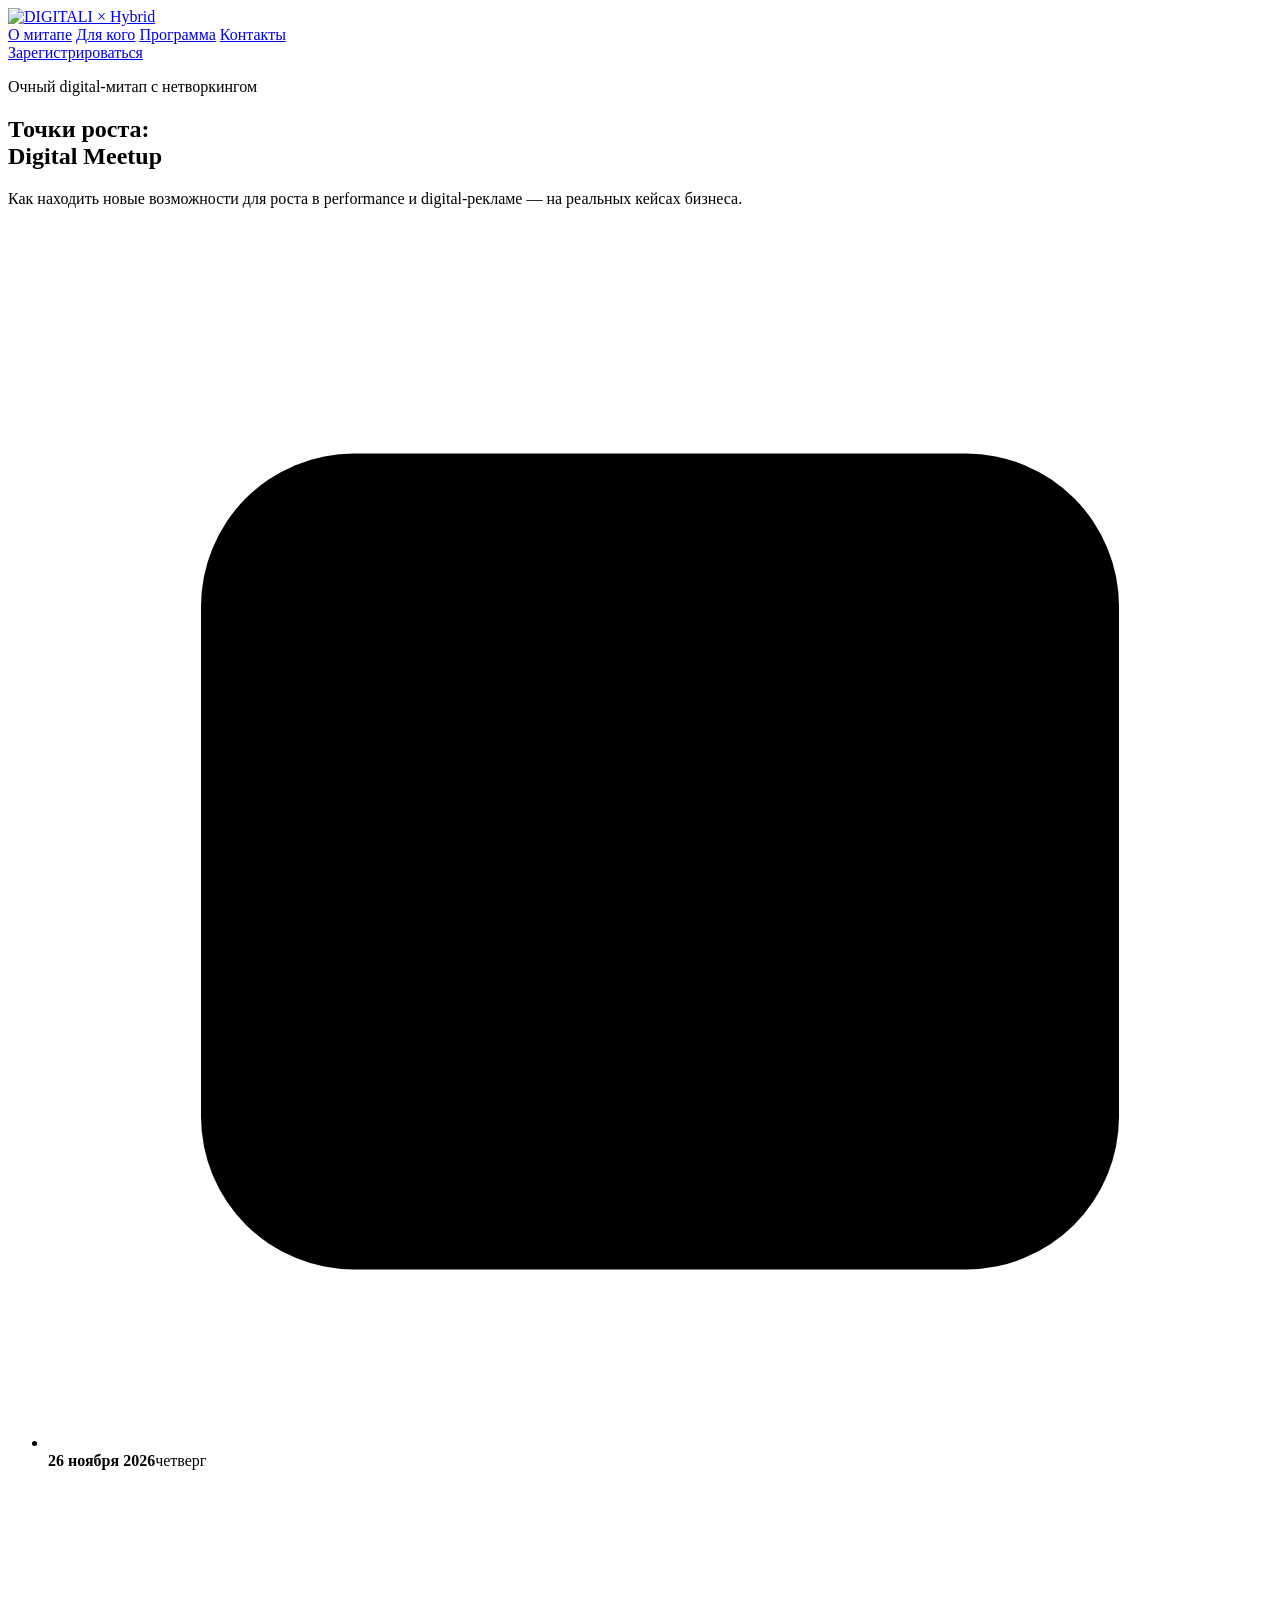
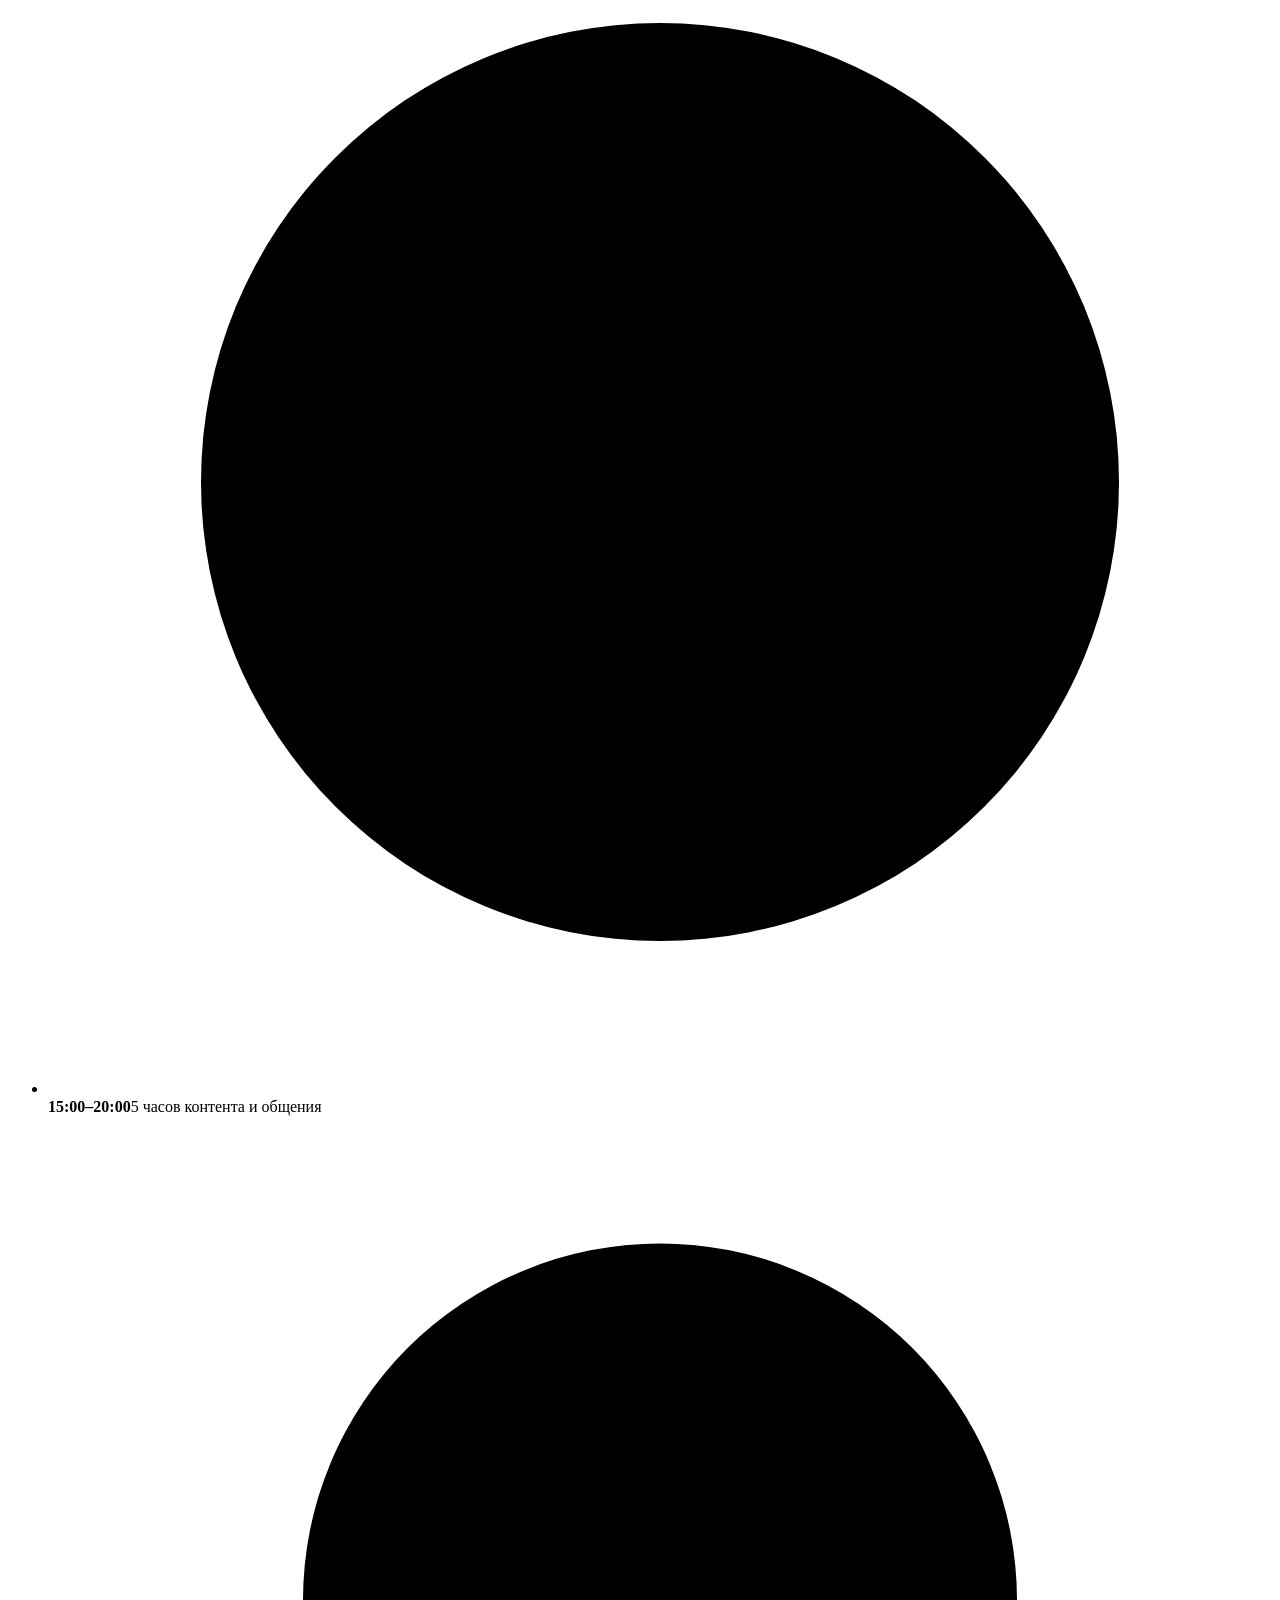
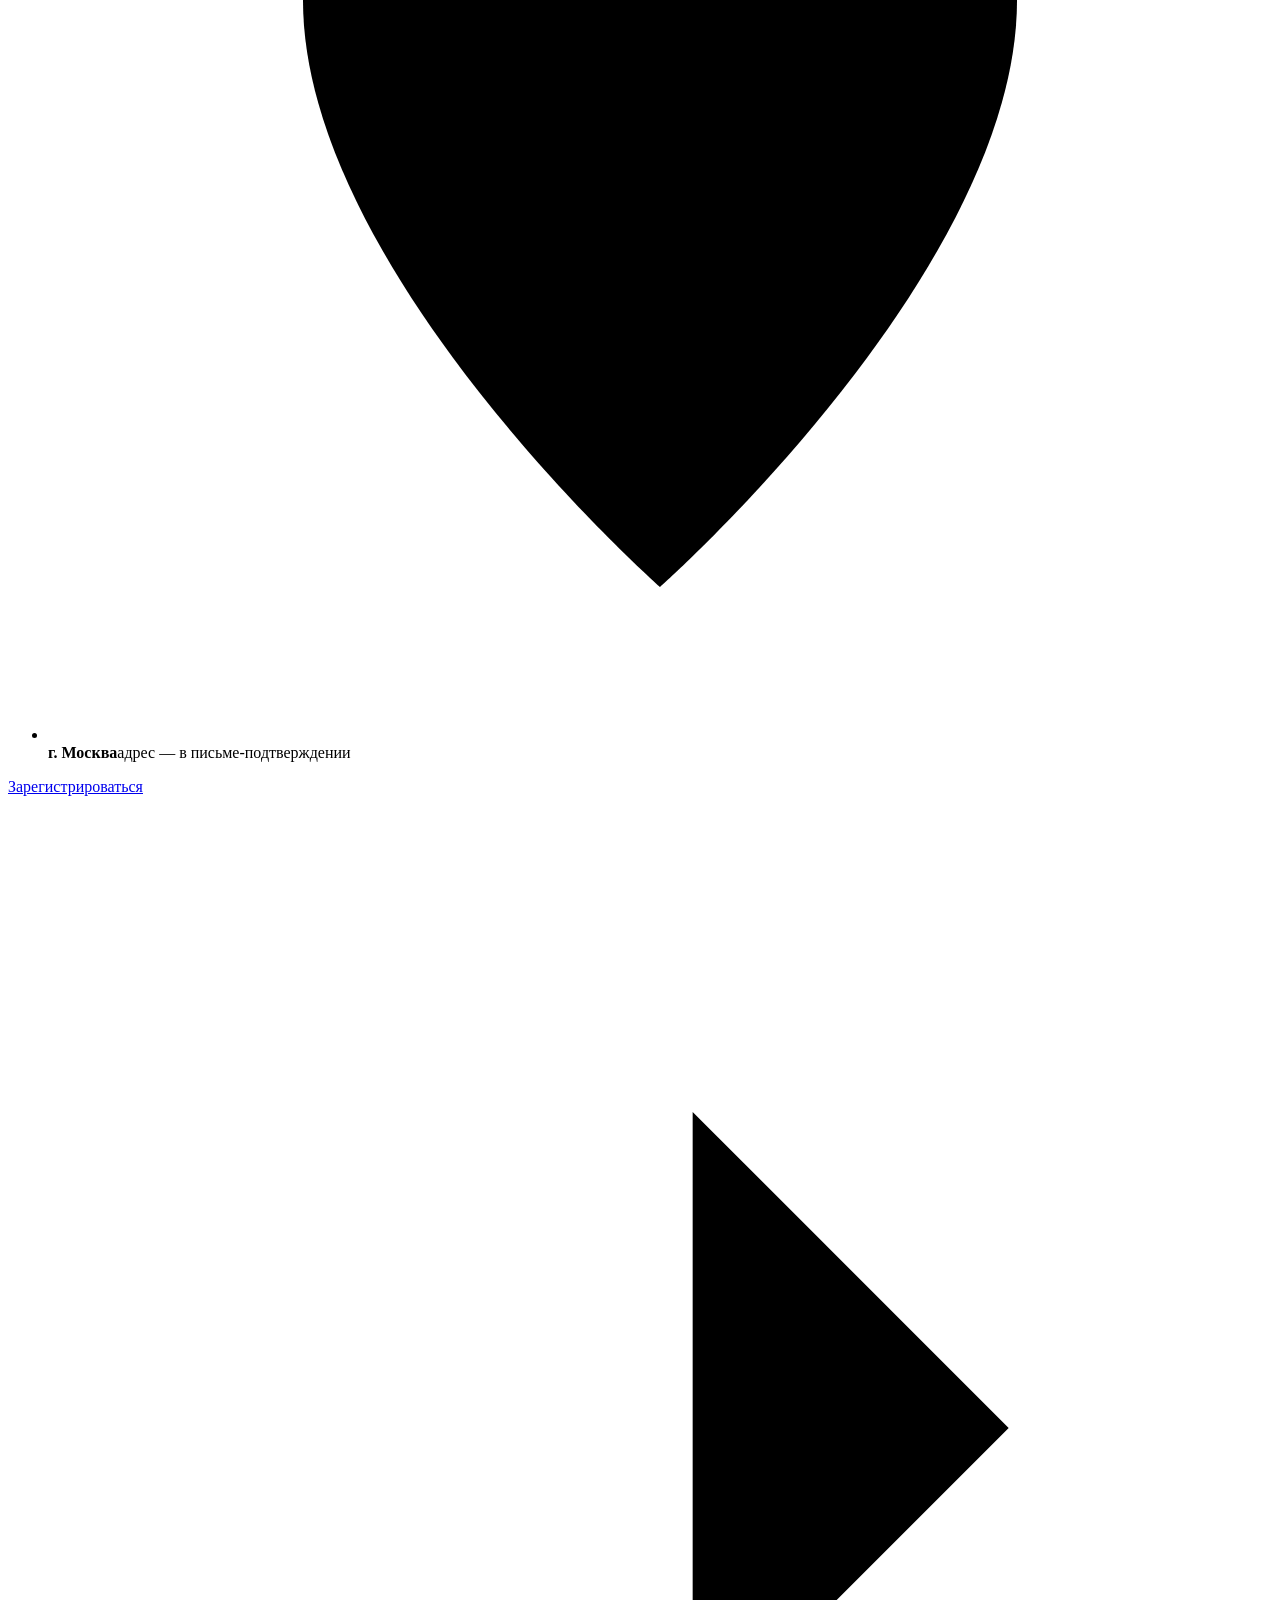
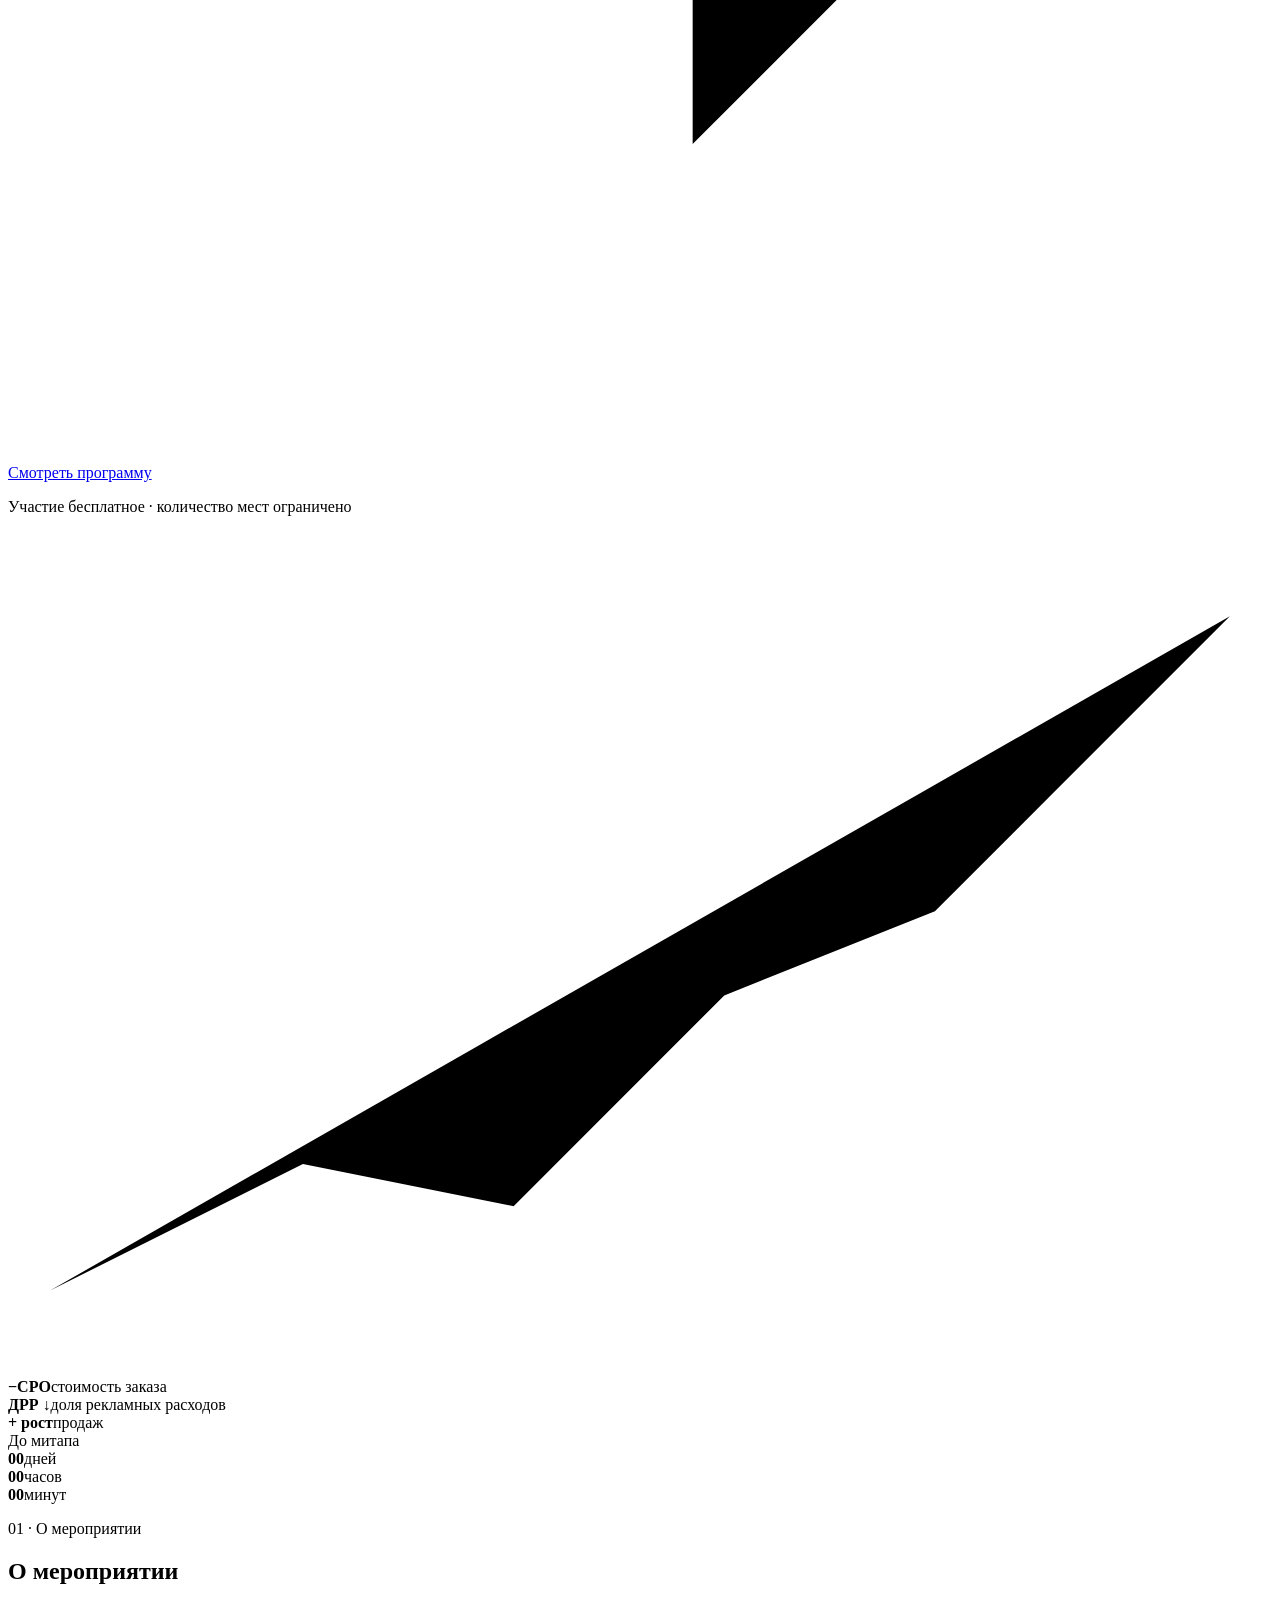
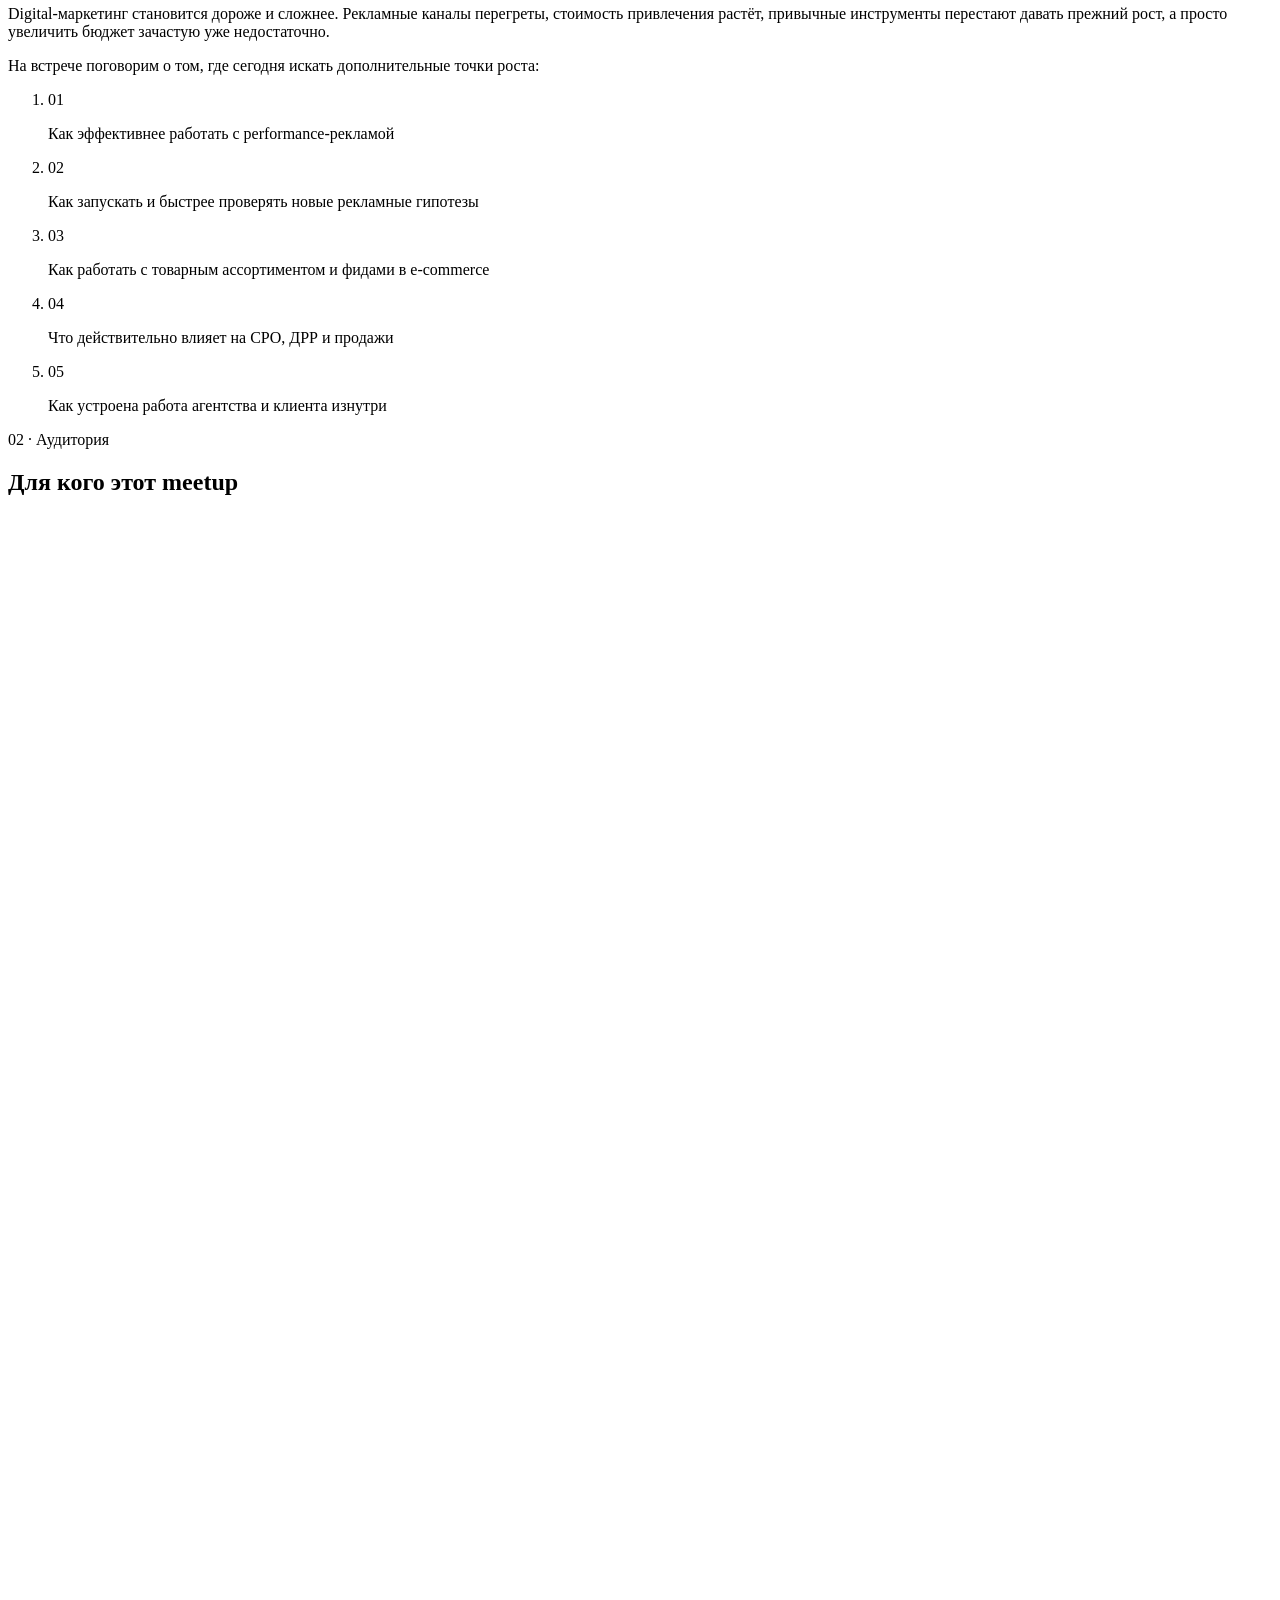
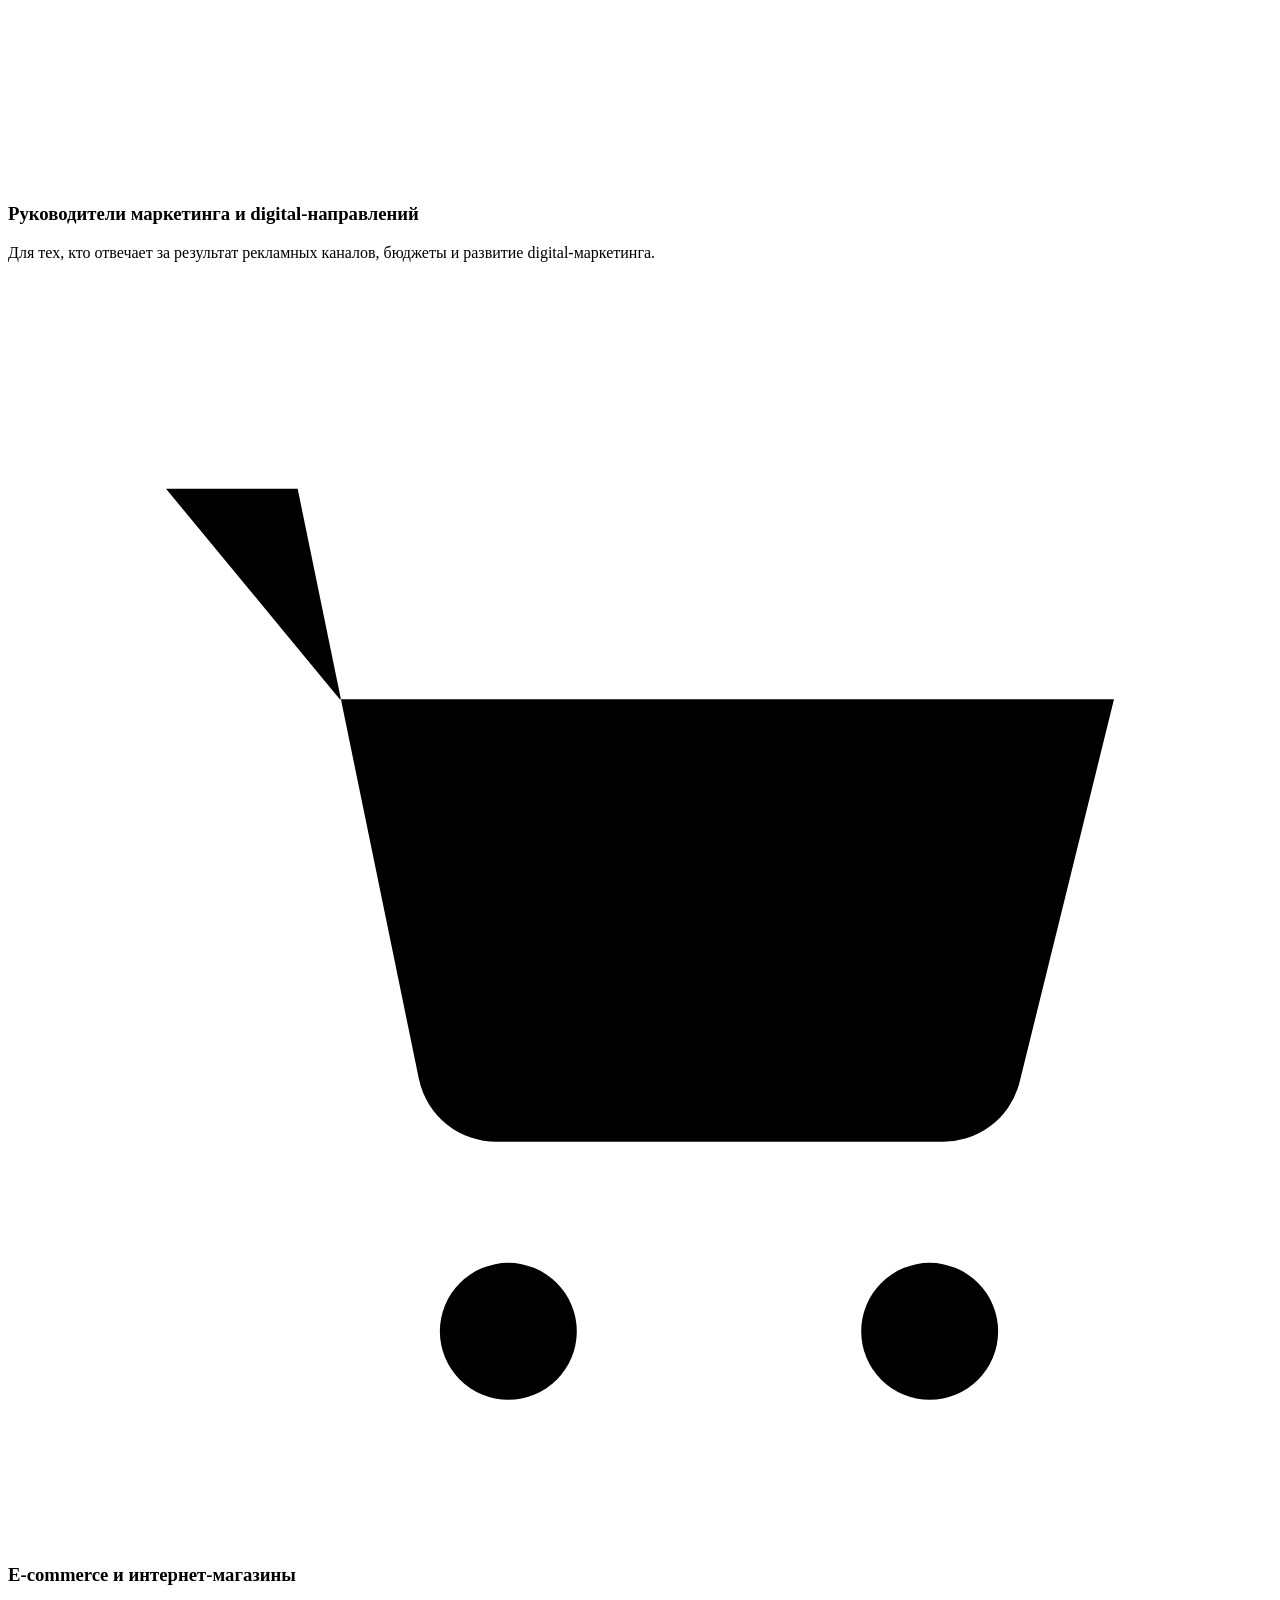
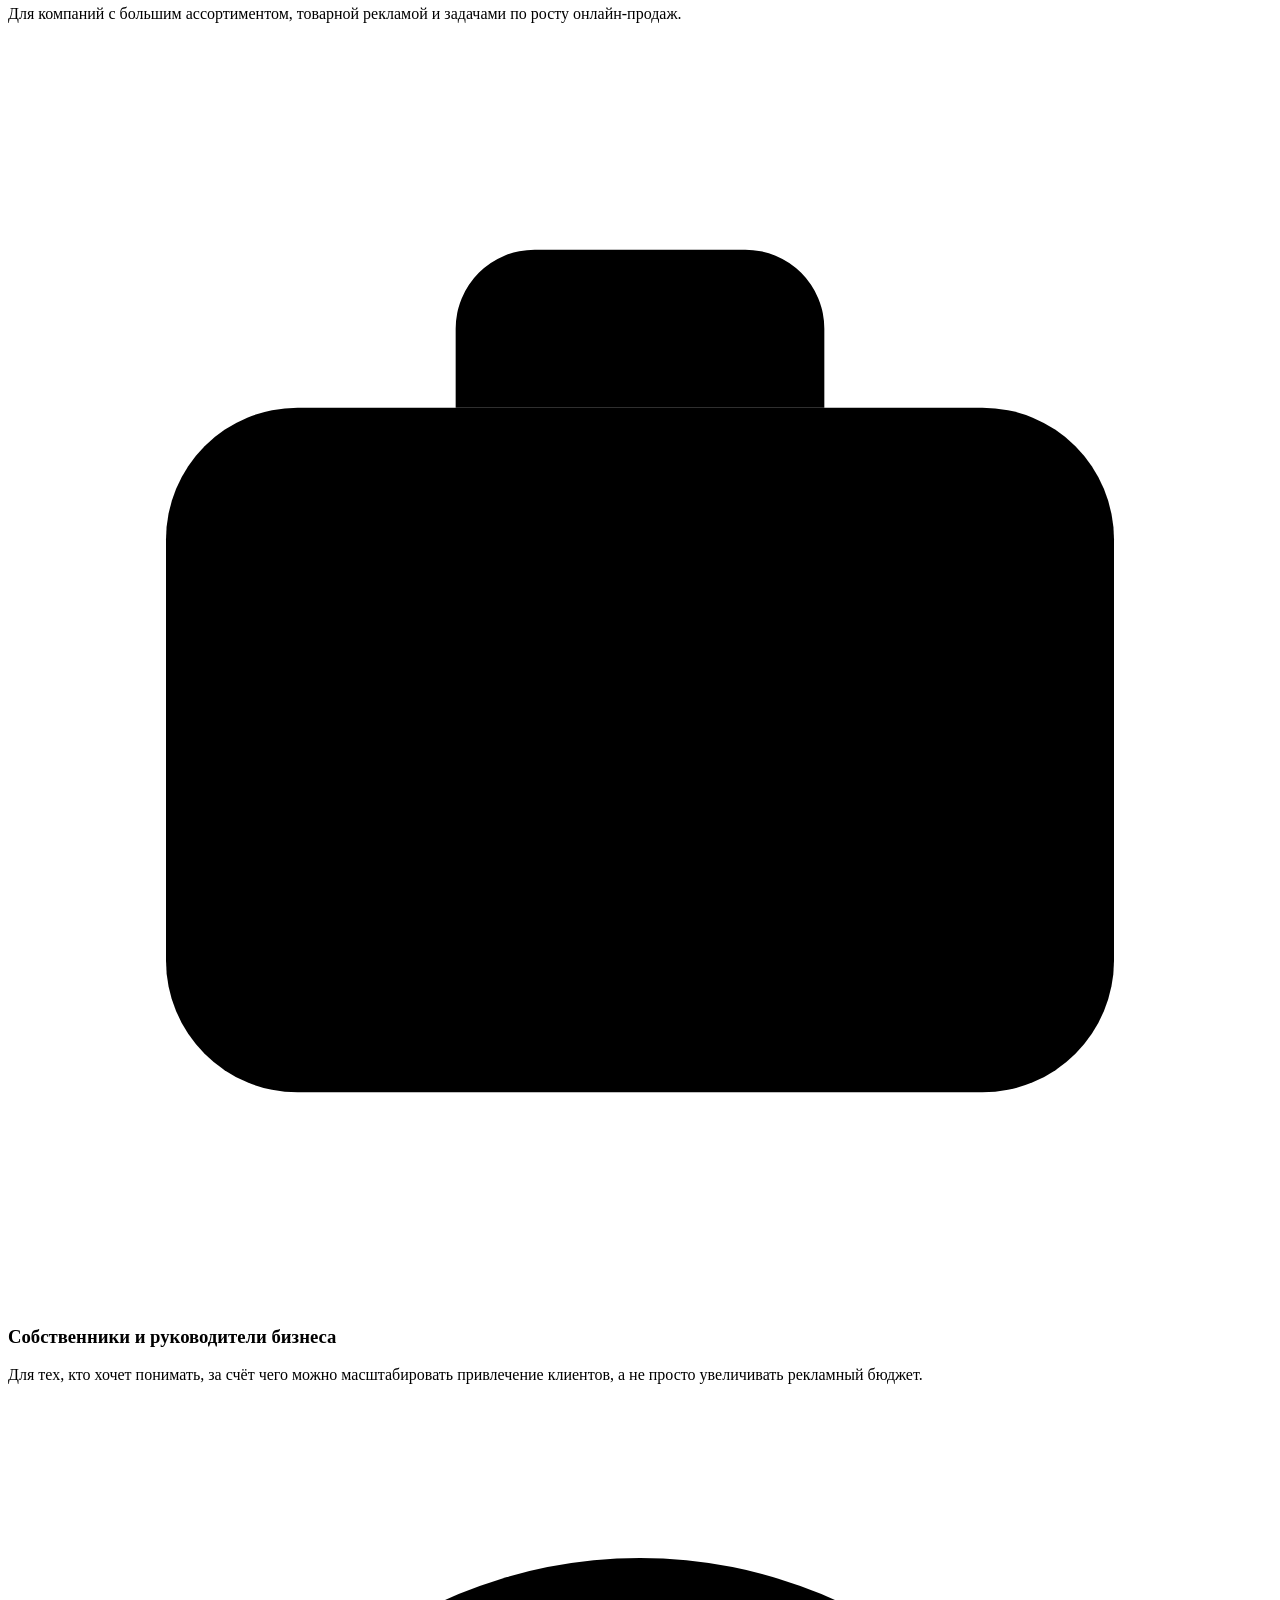
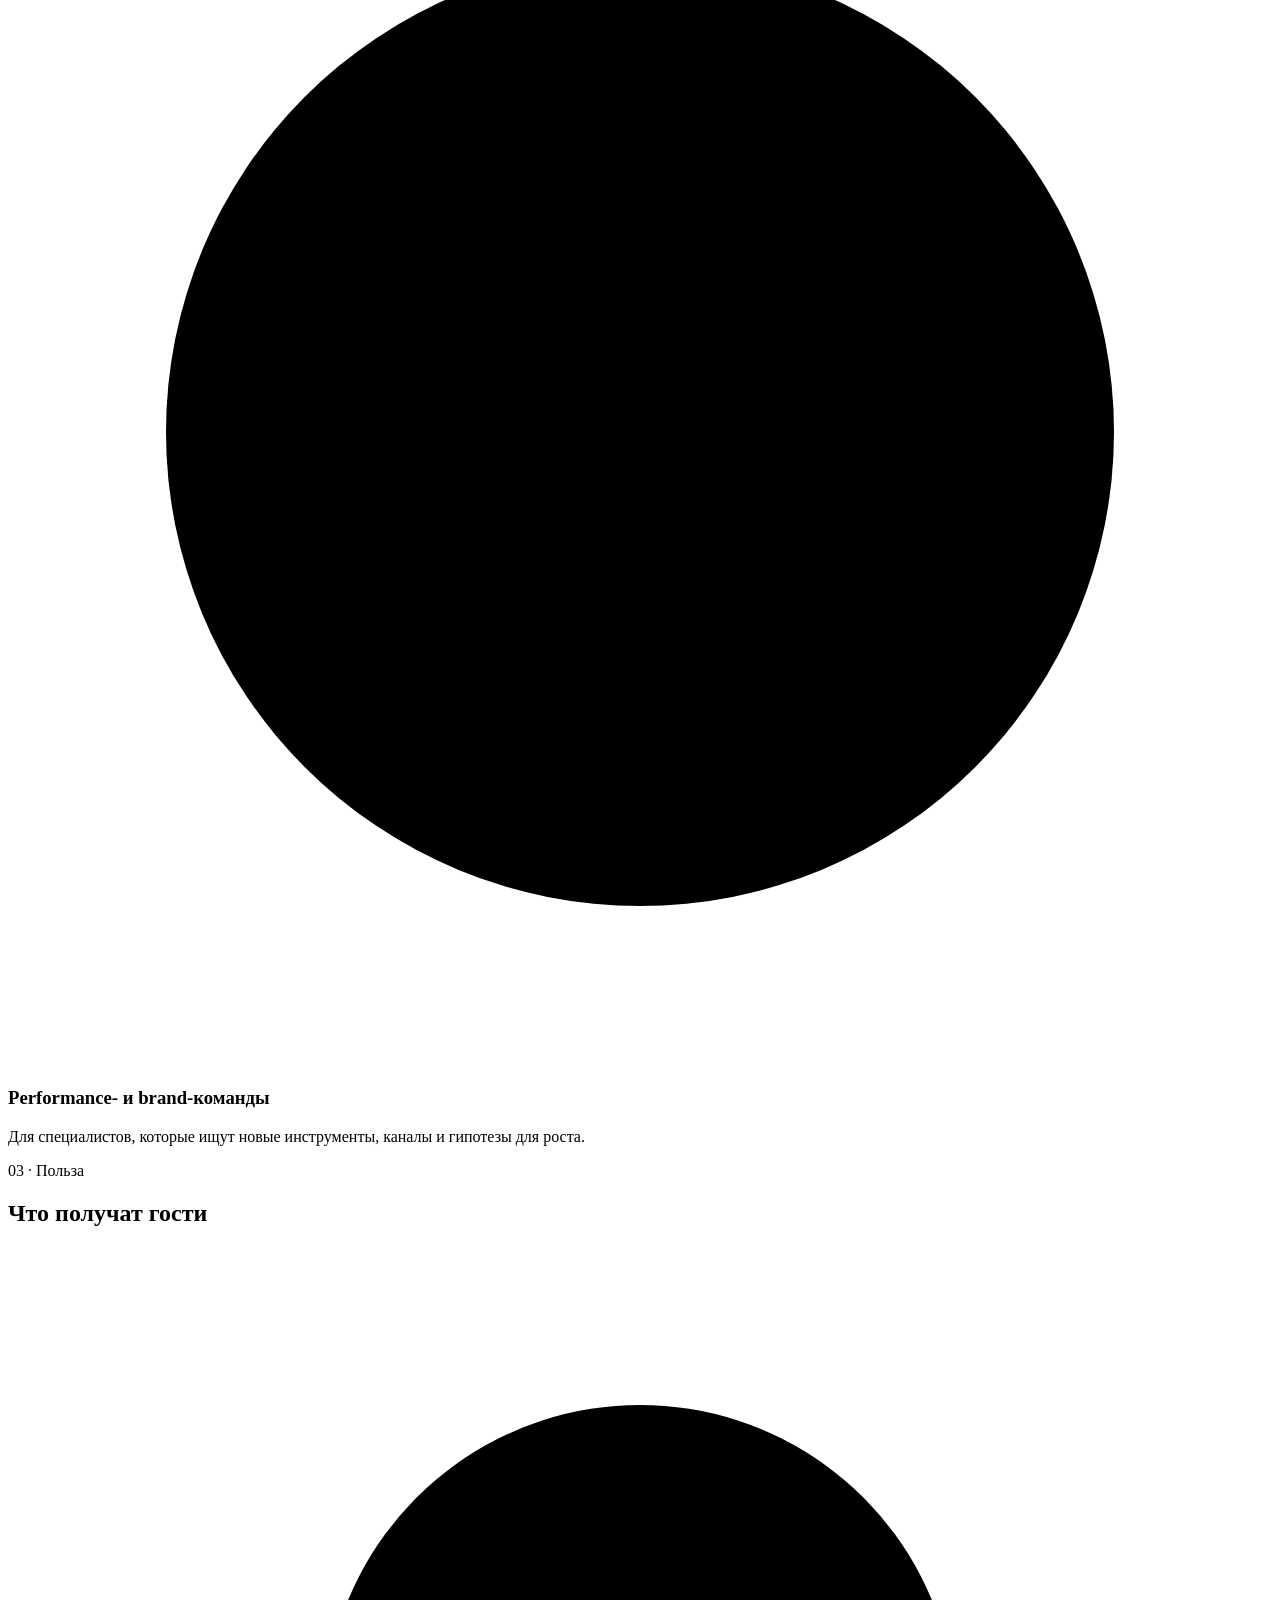
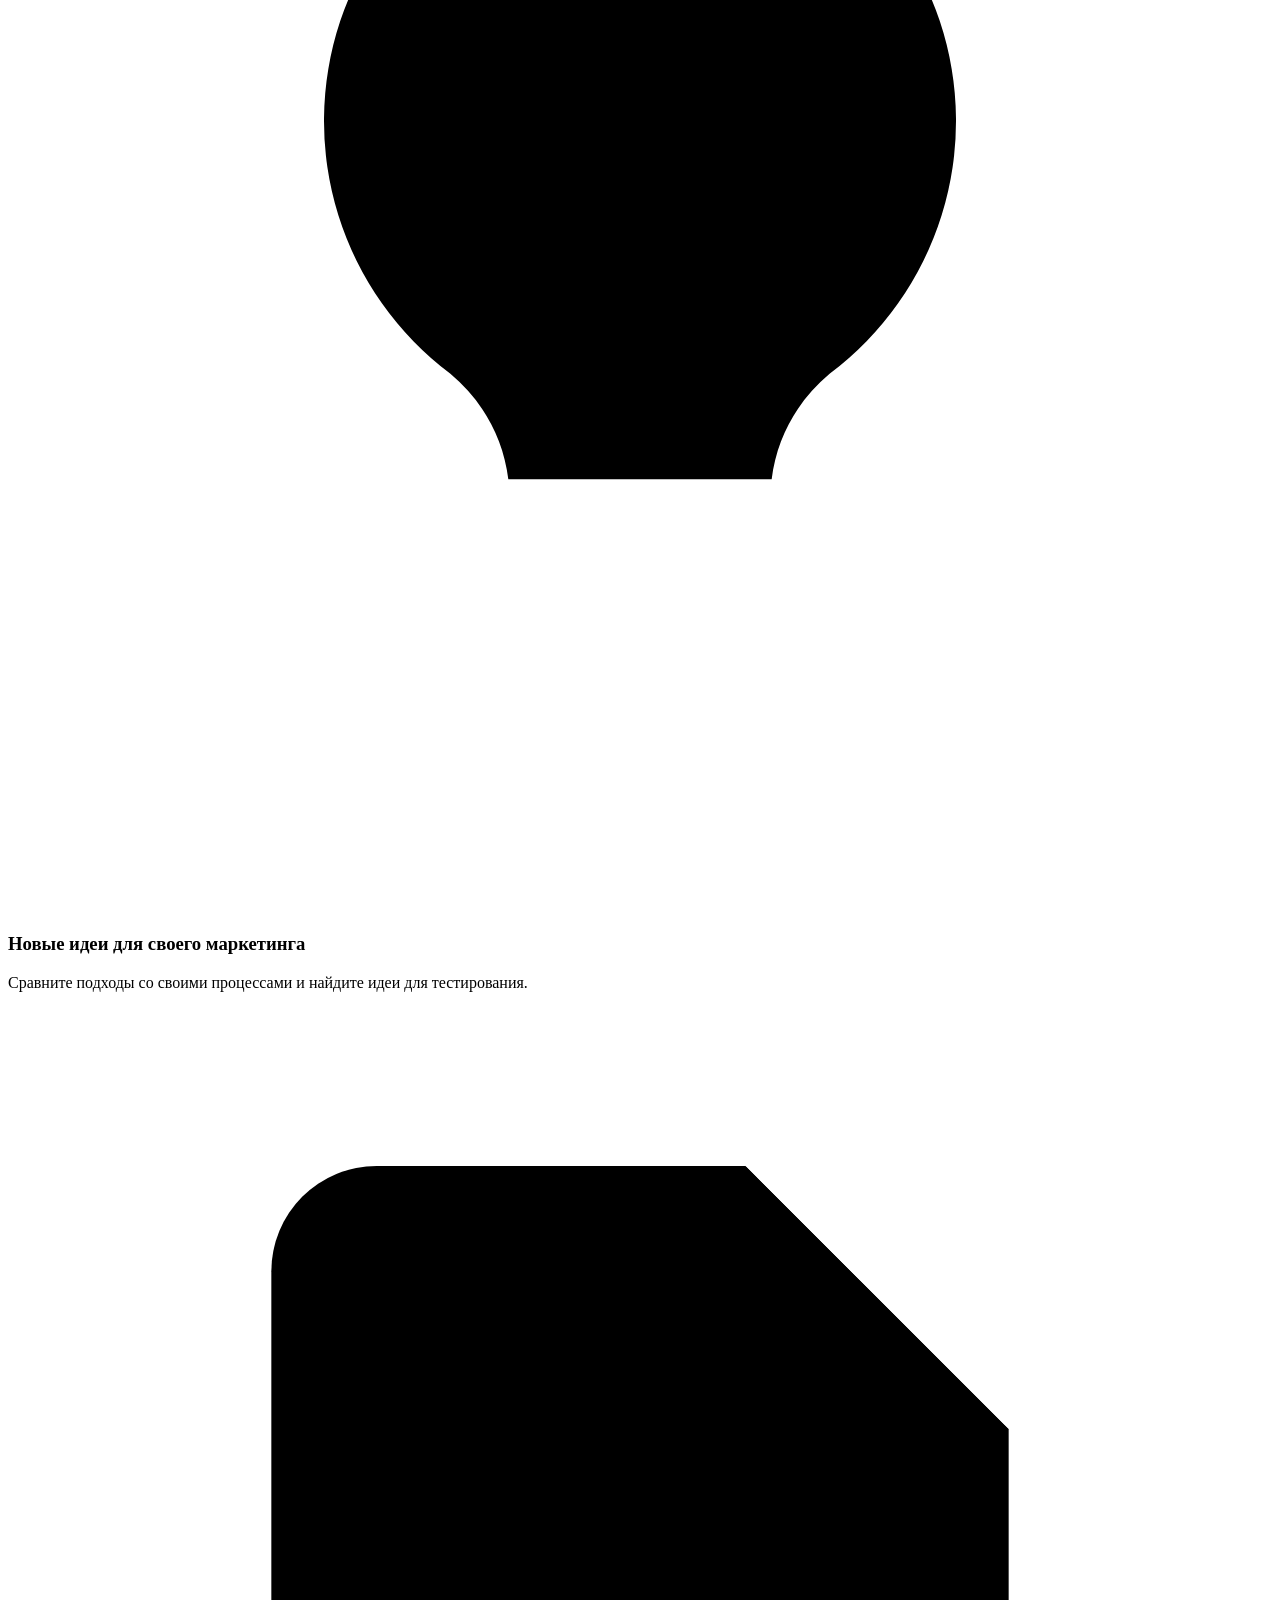
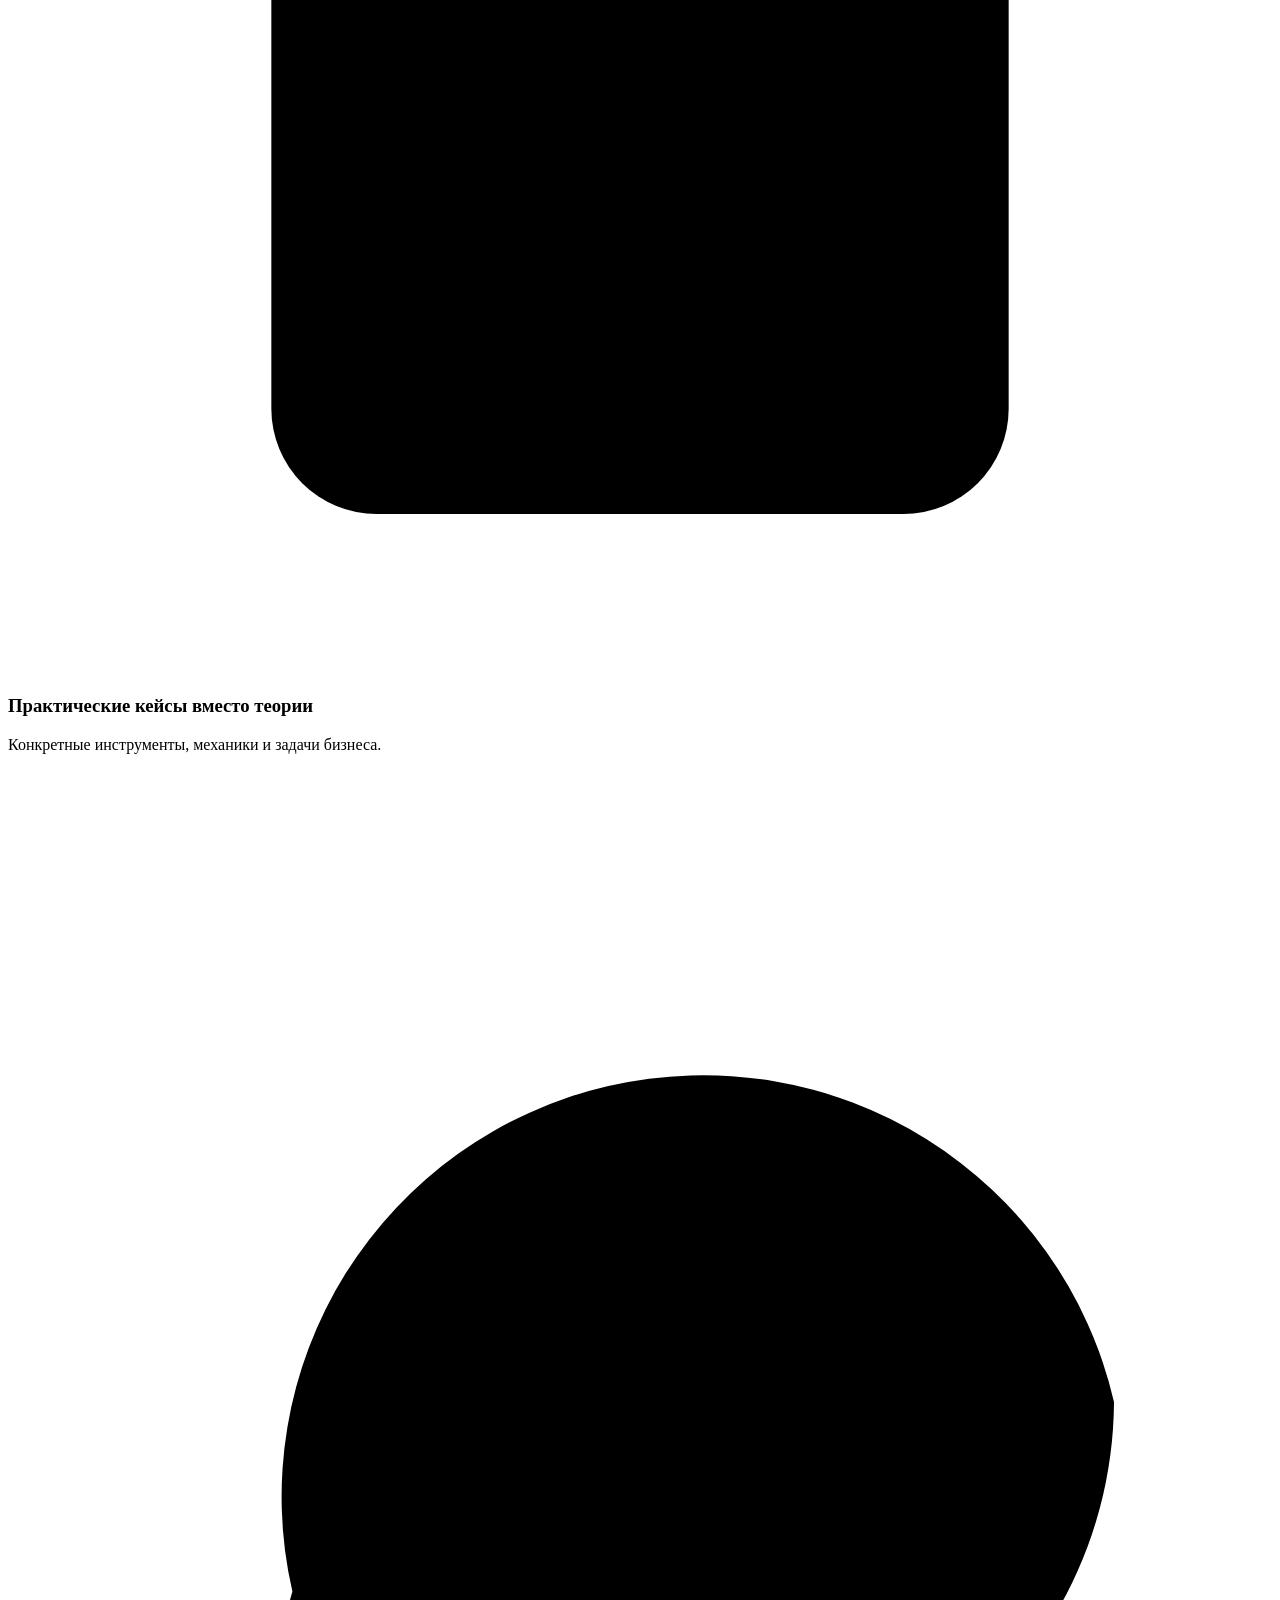
==== index.html @ 39f6056e "Add files via upload" ====
<!doctype html>
<html lang="ru">
<head>
  <meta charset="utf-8">
  <meta name="viewport" content="width=device-width, initial-scale=1">
  <title>Точки роста: Digital Meetup — 26 ноября 2026, Москва | DIGITALI × Hybrid</title>
  <meta name="description" content="Очный digital-митап от DIGITALI и Hybrid: как находить новые точки роста в performance и digital-рекламе на реальных кейсах бизнеса. 26 ноября 2026, 15:00–20:00, Москва.">
  <meta property="og:type" content="website">
  <meta property="og:title" content="Точки роста: Digital Meetup">
  <meta property="og:description" content="Как находить новые возможности для роста в performance и digital-рекламе — на реальных кейсах бизнеса. 26 ноября 2026, Москва.">
  <meta property="og:locale" content="ru_RU">
  <meta name="theme-color" content="#0B0F19">
  <link rel="icon" href="assets/digitali-mark.svg" type="image/svg+xml">
  <link rel="preconnect" href="https://fonts.googleapis.com">
  <link rel="preconnect" href="https://fonts.gstatic.com" crossorigin>
  <link href="https://fonts.googleapis.com/css2?family=Unbounded:wght@500;600;700&family=Manrope:wght@400;500;600;700&display=swap" rel="stylesheet">
  <link rel="stylesheet" href="assets/style.css">
</head>
<body>

<!-- ============ HEADER ============ -->
<header class="header" id="top">
  <div class="container header__inner">
    <a href="#top" class="header__logos" aria-label="DIGITALI × Hybrid">
      <img src="assets/digitali-logo-white.svg" alt="DIGITALI" class="logo-digitali" width="140" height="36">
      <span class="logos__x" aria-hidden="true">×</span>
      <!-- TODO: заменить на <img src="assets/hybrid-logo-white.svg" alt="Hybrid"> когда пришлют логотип -->
      <span class="logo-hybrid">Hybrid</span>
    </a>
    <nav class="nav" aria-label="Навигация по странице">
      <a href="#about">О митапе</a>
      <a href="#audience">Для кого</a>
      <a href="#program">Программа</a>
      <a href="#contacts">Контакты</a>
    </nav>
    <a href="#register" class="btn btn--primary btn--sm header__cta">Зарегистрироваться</a>
  </div>
</header>

<main>

<!-- ============ BLOCK 1 · HERO ============ -->
<section class="hero">
  <div class="hero__grid" aria-hidden="true"></div>
  <div class="container hero__inner">
    <div class="hero__content">
      <p class="eyebrow eyebrow--light"><span class="pulse"></span>Очный digital-митап с нетворкингом</p>
      <h1 class="hero__title">Точки роста:<br><span>Digital Meetup</span></h1>
      <p class="hero__lead">Как находить новые возможности для роста в performance и digital-рекламе — на реальных кейсах бизнеса.</p>

      <ul class="hero__meta">
        <li>
          <svg class="i" viewBox="0 0 24 24"><rect x="3" y="4.5" width="18" height="16" rx="3"/><path d="M3 9.5h18M8 2.5v4M16 2.5v4"/></svg>
          <div><strong>26 ноября 2026</strong><span>четверг</span></div>
        </li>
        <li>
          <svg class="i" viewBox="0 0 24 24"><circle cx="12" cy="12" r="9"/><path d="M12 7v5l3 2"/></svg>
          <div><strong>15:00–20:00</strong><span>5 часов контента и общения</span></div>
        </li>
        <li>
          <svg class="i" viewBox="0 0 24 24"><path d="M12 21s-7-6.2-7-11.5A7 7 0 0 1 19 9.5C19 14.8 12 21 12 21Z"/><circle cx="12" cy="9.5" r="2.5"/></svg>
          <div><strong>г. Москва</strong><span>адрес — в письме-подтверждении</span></div>
        </li>
      </ul>

      <div class="hero__actions">
        <a href="#register" class="btn btn--primary btn--lg">Зарегистрироваться
          <svg class="i i--sm" viewBox="0 0 24 24"><path d="M5 12h14M13 6l6 6-6 6"/></svg>
        </a>
        <a href="#program" class="btn btn--ghost btn--lg">Смотреть программу</a>
      </div>
      <p class="hero__note">Участие бесплатное · количество мест ограничено</p>
    </div>

    <!-- Декоративная композиция «точки роста» -->
    <div class="hero__art" aria-hidden="true">
      <div class="art">
        <div class="art__d"></div>
        <div class="art__drop"></div>
        <svg class="art__chart" viewBox="0 0 300 200" preserveAspectRatio="none">
          <polyline points="10,180 70,150 120,160 170,110 220,90 290,20" />
        </svg>
        <span class="art__dot" style="--x:3%;--y:90%"></span>
        <span class="art__dot" style="--x:23%;--y:75%"></span>
        <span class="art__dot" style="--x:40%;--y:80%"></span>
        <span class="art__dot" style="--x:57%;--y:55%"></span>
        <span class="art__dot" style="--x:73%;--y:45%"></span>
        <span class="art__dot art__dot--big" style="--x:97%;--y:10%"></span>
        <div class="art__chip art__chip--1"><b>−CPO</b><span>стоимость заказа</span></div>
        <div class="art__chip art__chip--2"><b>ДРР ↓</b><span>доля рекламных расходов</span></div>
        <div class="art__chip art__chip--3"><b>+ рост</b><span>продаж</span></div>
      </div>
      <div class="countdown" id="countdown">
        <span class="countdown__label">До митапа</span>
        <div class="countdown__row">
          <div><b data-cd="d">00</b><span>дней</span></div>
          <div><b data-cd="h">00</b><span>часов</span></div>
          <div><b data-cd="m">00</b><span>минут</span></div>
        </div>
      </div>
    </div>
  </div>
</section>

<!-- ============ BLOCK 2 · ABOUT ============ -->
<section class="section" id="about">
  <div class="container about">
    <div class="about__intro">
      <p class="eyebrow">01 · О мероприятии</p>
      <h2 class="h2">О мероприятии</h2>
      <p class="about__text">Digital-маркетинг становится дороже и&nbsp;сложнее. Рекламные каналы перегреты, стоимость привлечения растёт, привычные инструменты перестают давать прежний рост, а&nbsp;просто увеличить бюджет зачастую уже недостаточно.</p>
      <p class="about__text about__text--accent">На встрече поговорим о&nbsp;том, где сегодня искать дополнительные точки роста:</p>
    </div>
    <ol class="topics">
      <li><span class="topics__num">01</span><p>Как эффективнее работать с&nbsp;performance-рекламой</p></li>
      <li><span class="topics__num">02</span><p>Как запускать и&nbsp;быстрее проверять новые рекламные гипотезы</p></li>
      <li><span class="topics__num">03</span><p>Как работать с&nbsp;товарным ассортиментом и&nbsp;фидами в&nbsp;e-commerce</p></li>
      <li><span class="topics__num">04</span><p>Что действительно влияет на&nbsp;CPO, ДРР и&nbsp;продажи</p></li>
      <li><span class="topics__num">05</span><p>Как устроена работа агентства и&nbsp;клиента изнутри</p></li>
    </ol>
  </div>
</section>

<!-- ============ BLOCK 3 · AUDIENCE ============ -->
<section class="section section--soft" id="audience">
  <div class="container">
    <div class="section__head">
      <p class="eyebrow">02 · Аудитория</p>
      <h2 class="h2">Для кого этот meetup</h2>
    </div>
    <div class="cards">
      <article class="card">
        <div class="card__icon">
          <svg class="i" viewBox="0 0 24 24"><path d="M3 20V10M9 20V4M15 20v-7M21 20V8"/></svg>
        </div>
        <h3>Руководители маркетинга и&nbsp;digital-направлений</h3>
        <p>Для тех, кто отвечает за&nbsp;результат рекламных каналов, бюджеты и&nbsp;развитие digital-маркетинга.</p>
      </article>
      <article class="card">
        <div class="card__icon">
          <svg class="i" viewBox="0 0 24 24"><path d="M3 4h2.5l2.3 11.2a1.5 1.5 0 0 0 1.5 1.2h8.4a1.5 1.5 0 0 0 1.5-1.1L21 8H6.3"/><circle cx="9.5" cy="20" r="1.3"/><circle cx="17.5" cy="20" r="1.3"/></svg>
        </div>
        <h3>E-commerce и&nbsp;интернет-магазины</h3>
        <p>Для компаний с&nbsp;большим ассортиментом, товарной рекламой и&nbsp;задачами по&nbsp;росту онлайн-продаж.</p>
      </article>
      <article class="card">
        <div class="card__icon">
          <svg class="i" viewBox="0 0 24 24"><rect x="3" y="7" width="18" height="13" rx="2.5"/><path d="M8.5 7V5.5A1.5 1.5 0 0 1 10 4h4a1.5 1.5 0 0 1 1.5 1.5V7M3 12.5h18"/></svg>
        </div>
        <h3>Собственники и&nbsp;руководители бизнеса</h3>
        <p>Для тех, кто хочет понимать, за&nbsp;счёт чего можно масштабировать привлечение клиентов, а&nbsp;не&nbsp;просто увеличивать рекламный бюджет.</p>
      </article>
      <article class="card">
        <div class="card__icon">
          <svg class="i" viewBox="0 0 24 24"><circle cx="12" cy="12" r="9"/><circle cx="12" cy="12" r="5"/><circle cx="12" cy="12" r="1.2"/></svg>
        </div>
        <h3>Performance- и&nbsp;brand-команды</h3>
        <p>Для специалистов, которые ищут новые инструменты, каналы и&nbsp;гипотезы для роста.</p>
      </article>
    </div>
  </div>
</section>

<!-- ============ BLOCK 4 · BENEFITS ============ -->
<section class="section section--dark" id="benefits">
  <div class="container">
    <div class="section__head">
      <p class="eyebrow eyebrow--light">03 · Польза</p>
      <h2 class="h2">Что получат гости</h2>
    </div>
    <div class="bento">
      <div class="bento__item bento__item--wide">
        <div class="bento__icon"><svg class="i" viewBox="0 0 24 24"><path d="M9 18h6M10 21h4M12 3a6 6 0 0 0-3.6 10.8c.6.5 1 1.2 1.1 2h5c.1-.8.5-1.5 1.1-2A6 6 0 0 0 12 3Z"/></svg></div>
        <h3>Новые идеи для своего маркетинга</h3>
        <p>Сравните подходы со&nbsp;своими процессами и&nbsp;найдите идеи для тестирования.</p>
      </div>
      <div class="bento__item">
        <div class="bento__icon"><svg class="i" viewBox="0 0 24 24"><path d="M14 3H7a2 2 0 0 0-2 2v14a2 2 0 0 0 2 2h10a2 2 0 0 0 2-2V8l-5-5Z"/><path d="M14 3v5h5M9 13h6M9 17h4"/></svg></div>
        <h3>Практические кейсы вместо теории</h3>
        <p>Конкретные инструменты, механики и&nbsp;задачи бизнеса.</p>
      </div>
      <div class="bento__item">
        <div class="bento__icon"><svg class="i" viewBox="0 0 24 24"><path d="M21 12a8 8 0 0 1-11.6 7.1L4 20.5l1.4-4.9A8 8 0 1 1 21 12Z"/><path d="M8.5 11h.01M12 11h.01M15.5 11h.01"/></svg></div>
        <h3>Возможность обсудить свой проект</h3>
        <p>Прямое общение с&nbsp;экспертами DIGITALI и&nbsp;Hybrid.</p>
      </div>
      <div class="bento__item">
        <div class="bento__icon"><svg class="i" viewBox="0 0 24 24"><path d="M12 3 3 7.5l9 4.5 9-4.5L12 3Z"/><path d="m3 12 9 4.5 9-4.5M3 16.5 12 21l9-4.5"/></svg></div>
        <h3>Взгляд на&nbsp;маркетинг с&nbsp;разных сторон</h3>
        <p>Performance, SEO, programmatic и&nbsp;клиентский опыт в&nbsp;рамках одной встречи.</p>
      </div>
      <div class="bento__item bento__item--accent">
        <div class="bento__icon"><svg class="i" viewBox="0 0 24 24"><circle cx="9" cy="8" r="3.5"/><path d="M2.5 20a6.5 6.5 0 0 1 13 0"/><circle cx="17" cy="9" r="2.5"/><path d="M17 14.5a5 5 0 0 1 4.5 5"/></svg></div>
        <h3>Новые профессиональные знакомства</h3>
        <p>Маркетологи, руководители e-commerce, агентства и&nbsp;бизнес в&nbsp;одном пространстве.</p>
      </div>
    </div>
  </div>
</section>

<!-- ============ BLOCK 5 · PROGRAM ============ -->
<section class="section" id="program">
  <div class="container">
    <div class="section__head section__head--row">
      <div>
        <p class="eyebrow">04 · Программа</p>
        <h2 class="h2">Программа мероприятия</h2>
      </div>
      <p class="section__aside">26 ноября 2026 · 15:00–20:00<br>4 кейса, стратегическое выступление и&nbsp;нетворкинг</p>
    </div>

    <ol class="timeline">
      <li class="tl tl--service">
        <time class="tl__time">15:00 – 16:00</time>
        <span class="tl__node"><svg class="i i--sm" viewBox="0 0 24 24"><path d="M15 3h4a2 2 0 0 1 2 2v14a2 2 0 0 1-2 2h-4M10 17l5-5-5-5M15 12H3"/></svg></span>
        <div class="tl__body"><h3>Welcome, сбор гостей</h3></div>
      </li>
      <li class="tl tl--service">
        <time class="tl__time">16:00 – 16:15</time>
        <span class="tl__node"><svg class="i i--sm" viewBox="0 0 24 24"><path d="M12 2a3 3 0 0 0-3 3v6a3 3 0 0 0 6 0V5a3 3 0 0 0-3-3Z"/><path d="M19 10v1a7 7 0 0 1-14 0v-1M12 18v4M8 22h8"/></svg></span>
        <div class="tl__body"><h3>Открытие. Приветственное слово</h3></div>
      </li>
      <li class="tl">
        <time class="tl__time">16:20 – 16:40</time>
        <span class="tl__node"><svg class="i i--sm" viewBox="0 0 24 24"><path d="m12 3 1.9 5.8H20l-4.9 3.6 1.9 5.8-5-3.6-5 3.6 1.9-5.8L4 8.8h6.1L12 3Z"/></svg></span>
        <div class="tl__body">
          <span class="tag">Кейс</span>
          <h3>Кейс «Нияма»: Магия брендформанса</h3>
          <p>Как креатив усиливает бренд, не&nbsp;теряя в&nbsp;эффективности</p>
          <div class="speakers"><span>Алексей Антипов</span><span>Варвара Февралева</span></div>
        </div>
      </li>
      <li class="tl tl--break">
        <time class="tl__time">16:45 – 17:00</time>
        <span class="tl__node"><svg class="i i--sm" viewBox="0 0 24 24"><path d="M4 9h13v5a6 6 0 0 1-6 6h-1a6 6 0 0 1-6-6V9ZM17 10h1.5a2.5 2.5 0 0 1 0 5H17M8 2.5v3M12 2.5v3"/></svg></span>
        <div class="tl__body"><h3>Кофе-брейк</h3></div>
      </li>
      <li class="tl">
        <time class="tl__time">17:00 – 17:20</time>
        <span class="tl__node"><svg class="i i--sm" viewBox="0 0 24 24"><path d="M3 17l6-6 4 4 8-8M15 7h6v6"/></svg></span>
        <div class="tl__body">
          <span class="tag">Кейс DIGITALI</span>
          <h3>Performance без границ: решения Digitali</h3>
          <p>Масштабирование охватных кампаний для Hobby Games</p>
          <div class="speakers"><span>Александр Чекрыгин</span></div>
        </div>
      </li>
      <li class="tl">
        <time class="tl__time">17:25 – 17:45</time>
        <span class="tl__node"><svg class="i i--sm" viewBox="0 0 24 24"><circle cx="12" cy="12" r="9"/><path d="m15.5 8.5-2 5-5 2 2-5 5-2Z"/></svg></span>
        <div class="tl__body">
          <span class="tag">Стратегия</span>
          <h3>Взгляд изнутри: стратегическое выступление Hybrid</h3>
          <p>Главные тренды сезона</p>
          <div class="speakers"><span>Команда Hybrid</span></div>
        </div>
      </li>
      <li class="tl">
        <time class="tl__time">17:50 – 18:10</time>
        <span class="tl__node"><svg class="i i--sm" viewBox="0 0 24 24"><path d="M12 2 6 10h3l-4 6h5v6h4v-6h5l-4-6h3l-6-8Z"/></svg></span>
        <div class="tl__body">
          <span class="tag">Кейс</span>
          <h3>Кейс «Лесоруб»: Лиды в&nbsp;сезонной нише</h3>
          <p>Как закрыть план и&nbsp;удержать ДРР ниже 10%</p>
          <div class="speakers"><span>Алена Колпакова</span></div>
        </div>
      </li>
      <li class="tl">
        <time class="tl__time">18:15 – 18:40</time>
        <span class="tl__node"><svg class="i i--sm" viewBox="0 0 24 24"><path d="M3 4h2.5l2.3 11.2a1.5 1.5 0 0 0 1.5 1.2h8.4a1.5 1.5 0 0 0 1.5-1.1L21 8H6.3"/><circle cx="9.5" cy="20" r="1.3"/><circle cx="17.5" cy="20" r="1.3"/></svg></span>
        <div class="tl__body">
          <span class="tag">E-commerce</span>
          <h3>УТП и&nbsp;точки роста в&nbsp;e-commerce</h3>
          <p>Performance за&nbsp;пределами рекламного кабинета</p>
          <div class="speakers"><span>Кирилл Спиридонов</span><span>Алена Ермакова</span></div>
        </div>
      </li>
      <li class="tl tl--party">
        <time class="tl__time">18:40 – 20:00</time>
        <span class="tl__node"><svg class="i i--sm" viewBox="0 0 24 24"><path d="M8 22h8M12 15v7M5 3h14l-7 12L5 3ZM7.5 7.5h9"/></svg></span>
        <div class="tl__body">
          <h3>Afterparty &amp; Networking</h3>
          <p>Неформальное общение</p>
        </div>
      </li>
    </ol>
  </div>
</section>

<!-- ============ BLOCK 6 · REGISTRATION ============ -->
<section class="section section--blue" id="register">
  <div class="container reg">
    <div class="reg__info">
      <p class="eyebrow eyebrow--light">05 · Регистрация</p>
      <h2 class="h2">Регистрация на&nbsp;мероприятие</h2>
      <p class="reg__lead">Количество мест ограничено. Зарегистрируйтесь, чтобы гарантировать участие.</p>
      <ul class="reg__facts">
        <li><svg class="i i--sm" viewBox="0 0 24 24"><rect x="3" y="4.5" width="18" height="16" rx="3"/><path d="M3 9.5h18M8 2.5v4M16 2.5v4"/></svg>26 ноября 2026, 15:00–20:00</li>
        <li><svg class="i i--sm" viewBox="0 0 24 24"><path d="M12 21s-7-6.2-7-11.5A7 7 0 0 1 19 9.5C19 14.8 12 21 12 21Z"/><circle cx="12" cy="9.5" r="2.5"/></svg>г. Москва</li>
        <li><svg class="i i--sm" viewBox="0 0 24 24"><rect x="3" y="5" width="18" height="14" rx="2.5"/><path d="m3.5 6.5 8.5 6 8.5-6"/></svg>Подтверждение и&nbsp;детали придут на&nbsp;email</li>
      </ul>
    </div>

    <form class="form" id="regForm" novalidate>
      <div class="form__grid">
        <div class="field">
          <label for="f-name">Имя <i>*</i></label>
          <input id="f-name" name="first_name" type="text" autocomplete="given-name" required maxlength="60">
          <span class="field__err">Укажите имя</span>
        </div>
        <div class="field">
          <label for="f-surname">Фамилия <i>*</i></label>
          <input id="f-surname" name="last_name" type="text" autocomplete="family-name" required maxlength="60">
          <span class="field__err">Укажите фамилию</span>
        </div>
        <div class="field">
          <label for="f-email">Email <i>*</i></label>
          <input id="f-email" name="email" type="email" autocomplete="email" inputmode="email" required maxlength="120" placeholder="name@company.ru">
          <span class="field__err">Проверьте формат email</span>
        </div>
        <div class="field">
          <label for="f-phone">Телефон <i>*</i></label>
          <input id="f-phone" name="phone" type="tel" autocomplete="tel" inputmode="tel" required placeholder="+7 (___) ___-__-__">
          <span class="field__err">Введите номер полностью</span>
        </div>
        <div class="field">
          <label for="f-company">Компания</label>
          <input id="f-company" name="company" type="text" autocomplete="organization" maxlength="120">
        </div>
        <div class="field">
          <label for="f-position">Должность</label>
          <input id="f-position" name="position" type="text" autocomplete="organization-title" maxlength="120">
        </div>
        <div class="field field--full">
          <label for="f-sphere">Сфера бизнеса</label>
          <div class="select">
            <select id="f-sphere" name="sphere">
              <option value="" selected>Выберите сферу</option>
              <option>E-commerce</option>
              <option>Услуги</option>
              <option>B2B</option>
              <option>Производство</option>
              <option>Другое</option>
            </select>
          </div>
        </div>
      </div>

      <!-- honeypot от ботов -->
      <input type="text" name="website" class="hp" tabindex="-1" autocomplete="off" aria-hidden="true">

      <label class="check field" for="f-agree">
        <input id="f-agree" name="agree" type="checkbox" required>
        <span class="check__box" aria-hidden="true"><svg viewBox="0 0 24 24"><path d="m5 12.5 4.5 4.5L19 7.5"/></svg></span>
        <span class="check__text">Согласен(на) на&nbsp;обработку персональных данных в&nbsp;соответствии с&nbsp;<a href="privacy.html" target="_blank" rel="noopener">политикой конфиденциальности</a> <i>*</i></span>
      </label>
      <span class="field__err field__err--check" id="agreeErr">Необходимо согласие на обработку данных</span>

      <button type="submit" class="btn btn--primary btn--lg btn--block" id="submitBtn">
        <span class="btn__label">Зарегистрироваться</span>
        <span class="btn__spinner" aria-hidden="true"></span>
      </button>
      <p class="form__status" id="formStatus" role="alert"></p>
    </form>
  </div>
</section>

<!-- ============ BLOCK 8 · CONTACTS ============ -->
<section class="section" id="contacts">
  <div class="container contacts">
    <div>
      <p class="eyebrow">06 · Контакты</p>
      <h2 class="h2">Контакты и&nbsp;локация</h2>
      <p class="contacts__lead">Остались вопросы о&nbsp;митапе или хотите стать партнёром? Напишите или позвоните — ответим.</p>
    </div>
    <div class="contacts__list">
      <a class="contact" href="mailto:welcome@digitali.ru">
        <span class="contact__icon"><svg class="i" viewBox="0 0 24 24"><rect x="3" y="5" width="18" height="14" rx="2.5"/><path d="m3.5 6.5 8.5 6 8.5-6"/></svg></span>
        <span><small>Email</small>welcome@digitali.ru</span>
      </a>
      <a class="contact" href="tel:+74991106017">
        <span class="contact__icon"><svg class="i" viewBox="0 0 24 24"><path d="M5 3h3.5l1.8 4.5-2.3 1.4a11 11 0 0 0 7.1 7.1l1.4-2.3L21 15.5V19a2 2 0 0 1-2 2A17 17 0 0 1 3 5a2 2 0 0 1 2-2Z"/></svg></span>
        <span><small>Телефон</small>+7 (499) 110-60-17</span>
      </a>
      <a class="contact" href="https://digitali.ru/" target="_blank" rel="noopener">
        <span class="contact__icon"><svg class="i" viewBox="0 0 24 24"><circle cx="12" cy="12" r="9"/><path d="M3 12h18M12 3c2.5 2.7 3.8 5.7 3.8 9s-1.3 6.3-3.8 9c-2.5-2.7-3.8-5.7-3.8-9S9.5 5.7 12 3Z"/></svg></span>
        <span><small>Сайт</small>www.digitali.ru</span>
      </a>
      <div class="contact contact--static">
        <span class="contact__icon"><svg class="i" viewBox="0 0 24 24"><path d="M12 21s-7-6.2-7-11.5A7 7 0 0 1 19 9.5C19 14.8 12 21 12 21Z"/><circle cx="12" cy="9.5" r="2.5"/></svg></span>
        <span><small>Локация</small>г. Москва — точный адрес площадки придёт в&nbsp;письме</span>
      </div>
    </div>
  </div>
</section>

</main>

<footer class="footer">
  <div class="container footer__inner">
    <div class="footer__logos">
      <img src="assets/digitali-logo-white.svg" alt="DIGITALI" width="124" height="32">
      <span class="logos__x">×</span>
      <span class="logo-hybrid">Hybrid</span>
    </div>
    <p class="footer__roles">DIGITALI (ООО «Диджитал Ай») — генеральный партнёр · Hybrid — соорганизатор</p>
    <p class="footer__copy">© 2026 «Точки роста: Digital Meetup» · <a href="privacy.html" target="_blank" rel="noopener">Политика конфиденциальности</a></p>
  </div>
</footer>

<!-- ============ SUCCESS MODAL ============ -->
<div class="modal" id="successModal" role="dialog" aria-modal="true" aria-labelledby="modalTitle" hidden>
  <div class="modal__backdrop" data-close></div>
  <div class="modal__card">
    <button class="modal__close" type="button" aria-label="Закрыть" data-close>
      <svg class="i i--sm" viewBox="0 0 24 24"><path d="M6 6l12 12M18 6 6 18"/></svg>
    </button>
    <div class="modal__icon"><svg viewBox="0 0 24 24"><path d="m5 12.5 4.5 4.5L19 7.5"/></svg></div>
    <h3 id="modalTitle">Спасибо за&nbsp;регистрацию!</h3>
    <p>Мы отправили письмо-подтверждение с&nbsp;деталями мероприятия на&nbsp;<b id="modalEmail">ваш email</b>. Если письма нет — проверьте папку «Спам».</p>
    <div class="modal__event">
      <span>26 ноября 2026 · 15:00–20:00</span>
      <span>г. Москва</span>
    </div>
    <div class="modal__actions">
      <button type="button" class="btn btn--primary" id="addCalendar">
        <svg class="i i--sm" viewBox="0 0 24 24"><rect x="3" y="4.5" width="18" height="16" rx="3"/><path d="M3 9.5h18M8 2.5v4M16 2.5v4M12 13v5M9.5 15.5h5"/></svg>
        Добавить в&nbsp;календарь
      </button>
      <button type="button" class="btn btn--outline" data-close>Готово</button>
    </div>
  </div>
</div>

<script src="assets/main.js" defer></script>
</body>
</html>
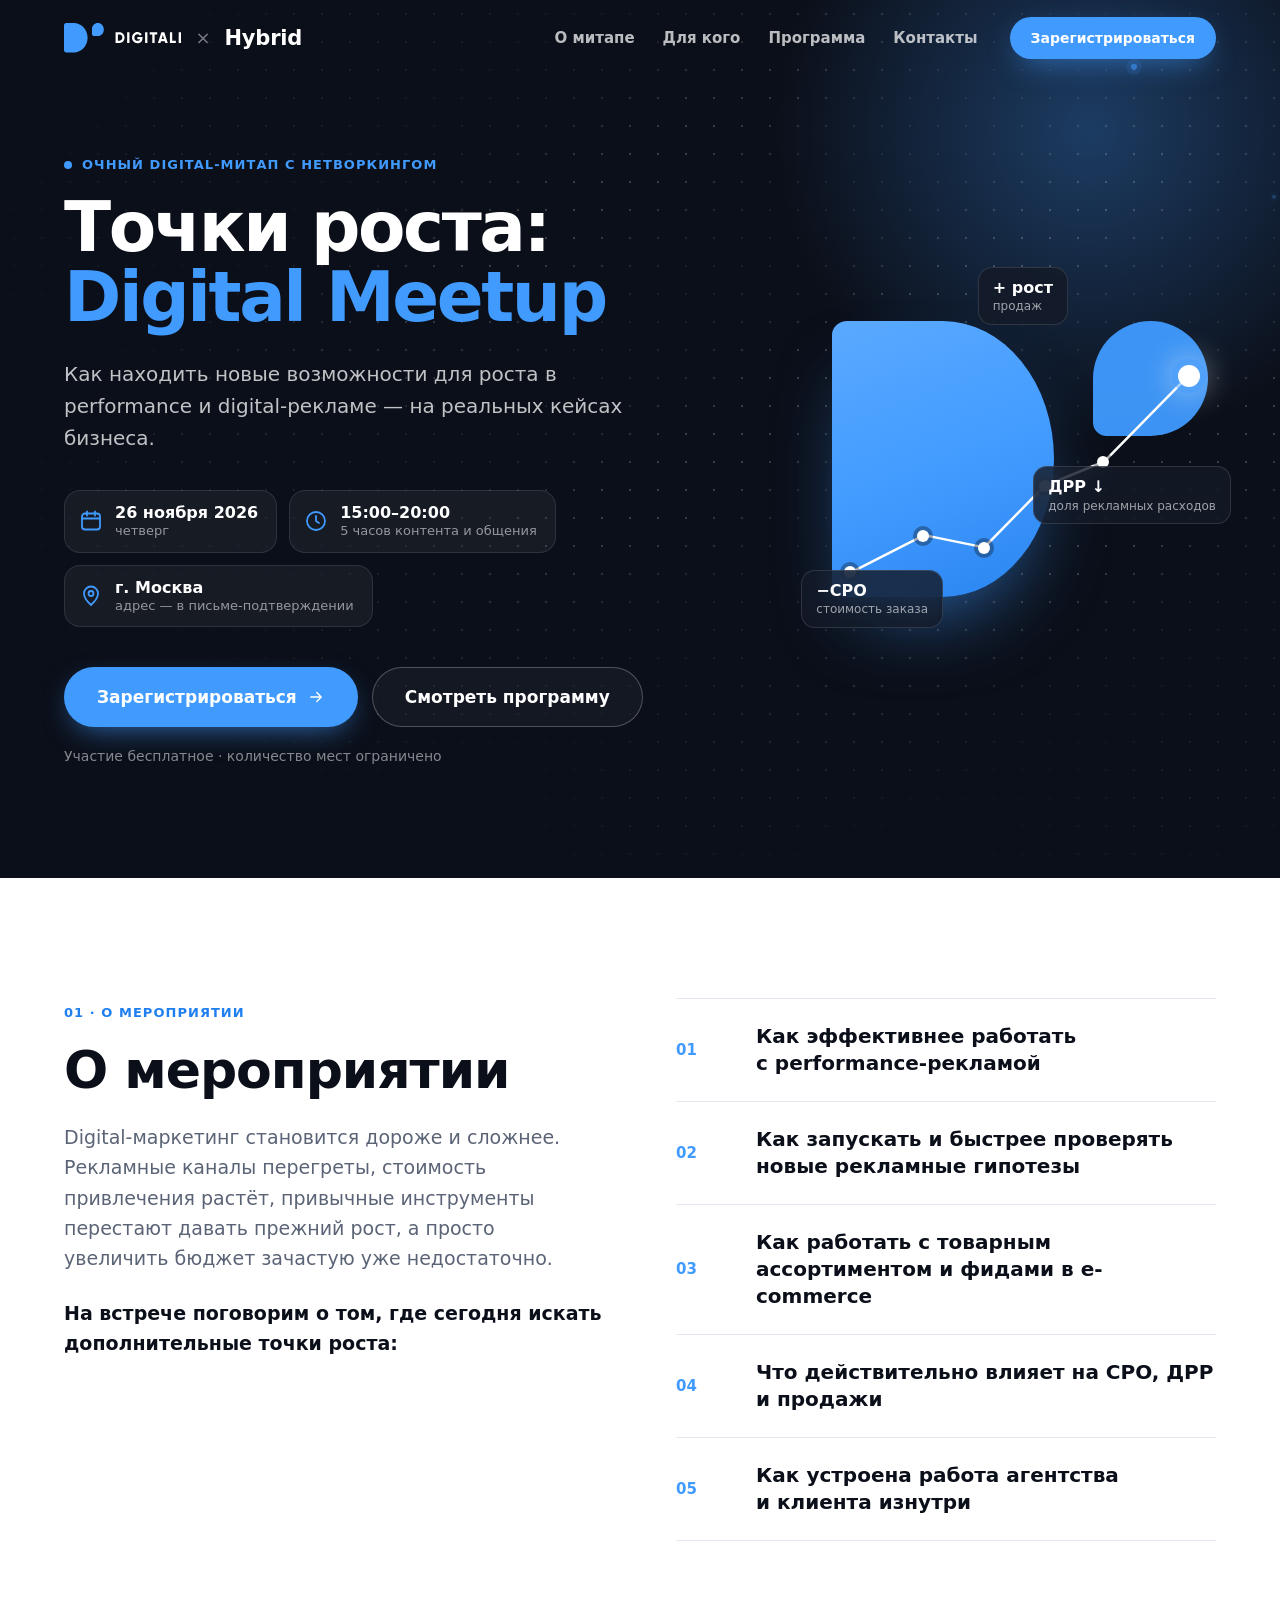
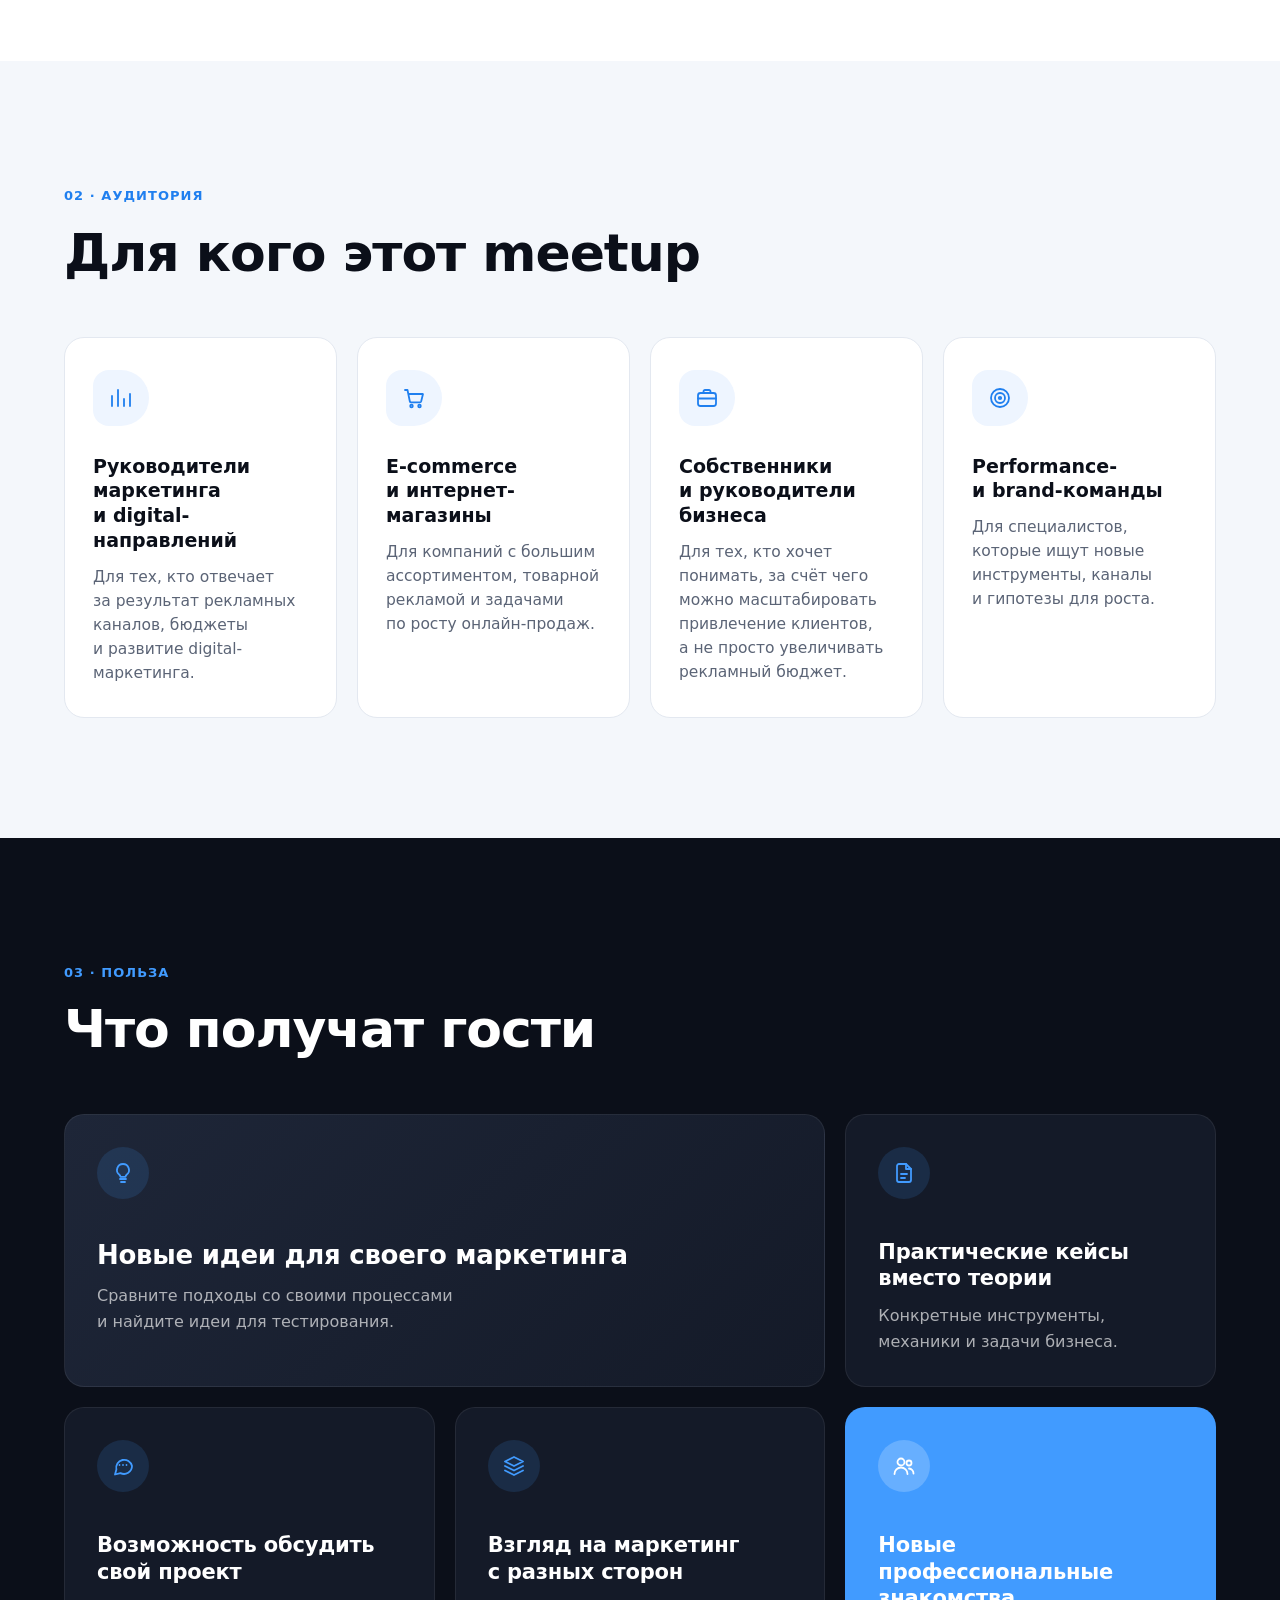
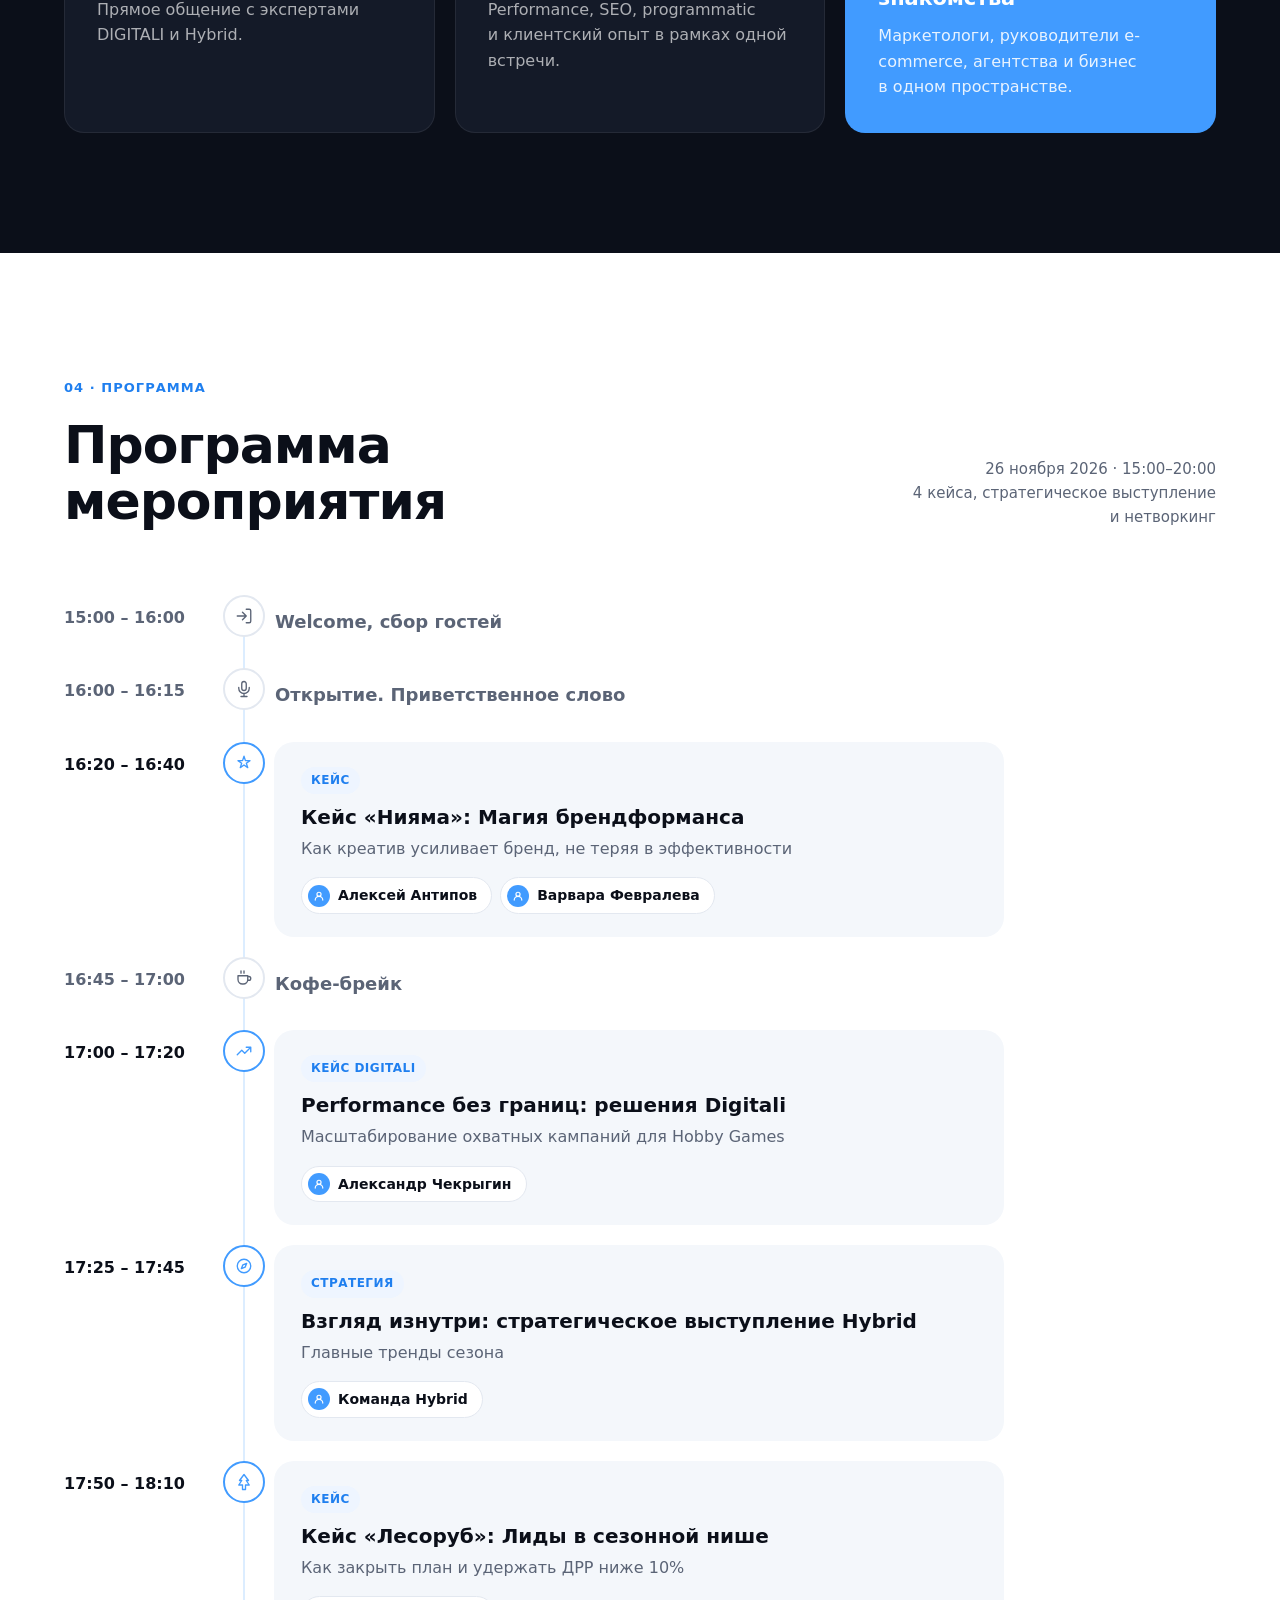
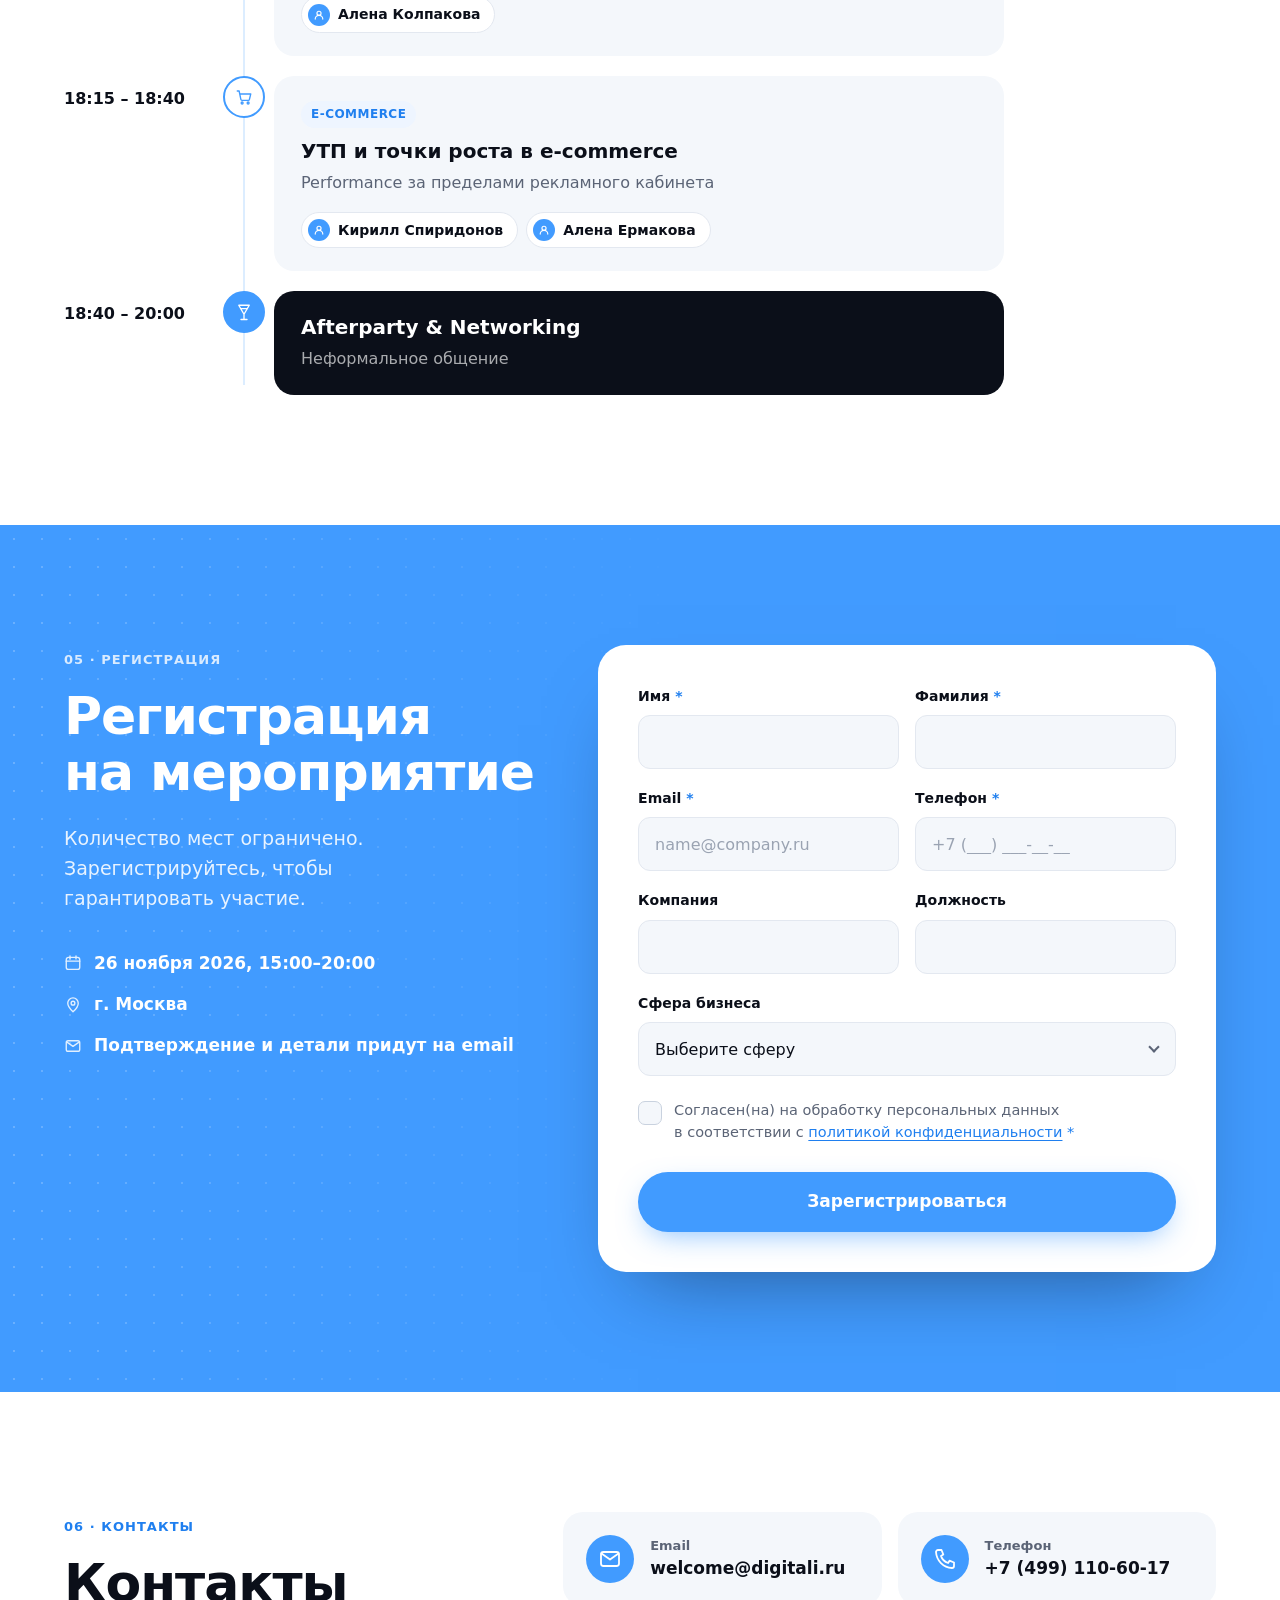
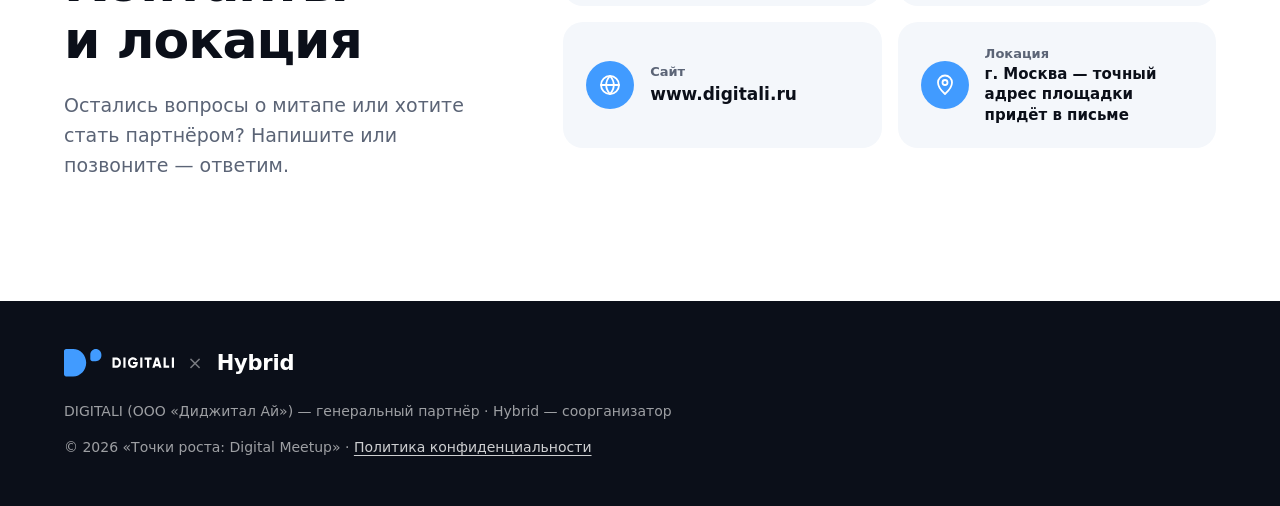
==== commit 48d433f4: "Сброс кэша ассетов" ====
--- a/index.html
+++ b/index.html
@@ -14,7 +14,7 @@
   <link rel="preconnect" href="https://fonts.googleapis.com">
   <link rel="preconnect" href="https://fonts.gstatic.com" crossorigin>
   <link href="https://fonts.googleapis.com/css2?family=Unbounded:wght@500;600;700&family=Manrope:wght@400;500;600;700&display=swap" rel="stylesheet">
-  <link rel="stylesheet" href="assets/style.css">
+  <link rel="stylesheet" href="assets/style.css?v=2">
 </head>
 <body>
 
@@ -432,6 +432,6 @@
   </div>
 </div>
 
-<script src="assets/main.js" defer></script>
+<script src="assets/main.js?v=2" defer></script>
 </body>
 </html>
--- a/assets/style.css
+++ b/assets/style.css
@@ -0,0 +1,575 @@
+/* =========================================================
+   Точки роста: Digital Meetup — DIGITALI × Hybrid
+   ========================================================= */
+:root {
+  --blue: #419BFF;
+  --blue-600: #1F7FEF;
+  --blue-50: #EEF5FF;
+  --ink: #0B0F19;
+  --ink-2: #141A28;
+  --ink-3: #1E2638;
+  --text: #0B0F19;
+  --muted: #5B6476;
+  --line: #E3E8F0;
+  --bg: #FFFFFF;
+  --bg-soft: #F4F7FB;
+  --white: #FFFFFF;
+  --danger: #E5484D;
+
+  --radius: 20px;
+  --radius-sm: 12px;
+  --container: 1200px;
+  --gutter: 24px;
+  --font-display: "Unbounded", "Manrope", system-ui, sans-serif;
+  --font-body: "Manrope", system-ui, -apple-system, "Segoe UI", Roboto, sans-serif;
+  --shadow: 0 1px 2px rgba(11,15,25,.04), 0 12px 32px -12px rgba(11,15,25,.12);
+  --ease: cubic-bezier(.2,.7,.2,1);
+}
+
+*, *::before, *::after { box-sizing: border-box; }
+html { scroll-behavior: smooth; scroll-padding-top: 80px; -webkit-text-size-adjust: 100%; }
+body {
+  margin: 0;
+  font-family: var(--font-body);
+  font-size: 17px;
+  line-height: 1.6;
+  color: var(--text);
+  background: var(--bg);
+  -webkit-font-smoothing: antialiased;
+  overflow-x: hidden;
+}
+img, svg { display: block; max-width: 100%; }
+a { color: inherit; }
+h1, h2, h3 { margin: 0; font-weight: 600; }
+p { margin: 0; }
+ul, ol { margin: 0; padding: 0; list-style: none; }
+
+.container { width: 100%; max-width: var(--container); margin: 0 auto; padding: 0 var(--gutter); }
+
+/* ---------- icons ---------- */
+.i { width: 24px; height: 24px; fill: none; stroke: currentColor; stroke-width: 1.8; stroke-linecap: round; stroke-linejoin: round; flex: none; }
+.i--sm { width: 18px; height: 18px; }
+
+/* ---------- type helpers ---------- */
+.eyebrow {
+  display: inline-flex; align-items: center; gap: 10px;
+  font-size: 13px; font-weight: 700; letter-spacing: .08em; text-transform: uppercase;
+  color: var(--blue-600); margin-bottom: 18px;
+}
+.eyebrow--light { color: var(--blue); }
+.h2 {
+  font-family: var(--font-display);
+  font-size: clamp(30px, 4.2vw, 52px);
+  line-height: 1.08; letter-spacing: -.02em;
+}
+
+/* ---------- buttons ---------- */
+.btn {
+  --h: 52px;
+  display: inline-flex; align-items: center; justify-content: center; gap: 10px;
+  height: var(--h); padding: 0 26px; border-radius: 999px; border: 1.5px solid transparent;
+  font: 700 16px/1 var(--font-body); text-decoration: none; cursor: pointer; white-space: nowrap;
+  transition: transform .2s var(--ease), background-color .2s, border-color .2s, color .2s, box-shadow .2s;
+}
+.btn:active { transform: translateY(1px) scale(.99); }
+.btn--sm { --h: 42px; padding: 0 20px; font-size: 14px; }
+.btn--lg { --h: 60px; padding: 0 32px; font-size: 17px; }
+.btn--block { width: 100%; }
+.btn--primary { background: var(--blue); color: #fff; box-shadow: 0 10px 30px -10px rgba(65,155,255,.7); }
+.btn--primary:hover { background: var(--blue-600); }
+.btn--primary .i { transition: transform .2s var(--ease); }
+.btn--primary:hover .i { transform: translateX(3px); }
+.btn--ghost { color: #fff; border-color: rgba(255,255,255,.25); background: rgba(255,255,255,.04); }
+.btn--ghost:hover { border-color: rgba(255,255,255,.6); background: rgba(255,255,255,.08); }
+.btn--outline { color: var(--ink); border-color: var(--line); background: #fff; }
+.btn--outline:hover { border-color: var(--ink); }
+.btn:focus-visible, a:focus-visible, input:focus-visible, select:focus-visible { outline: 3px solid rgba(65,155,255,.5); outline-offset: 2px; }
+
+/* ---------- logos ---------- */
+.logo-digitali { height: 30px; width: auto; }
+.logos__x { color: rgba(255,255,255,.45); font-size: 18px; font-weight: 500; }
+.logo-hybrid {
+  font-family: var(--font-display); font-weight: 700; font-size: 21px; letter-spacing: -.01em;
+  color: #fff; line-height: 1;
+}
+
+/* =========================================================
+   HEADER
+   ========================================================= */
+.header {
+  position: fixed; inset: 0 0 auto; z-index: 50;
+  transition: background-color .3s, backdrop-filter .3s, box-shadow .3s;
+}
+.header.is-scrolled { background: rgba(11,15,25,.82); backdrop-filter: blur(14px); -webkit-backdrop-filter: blur(14px); box-shadow: 0 1px 0 rgba(255,255,255,.06); }
+.header__inner { display: flex; align-items: center; gap: 32px; height: 76px; }
+.header__logos { display: flex; align-items: center; gap: 14px; text-decoration: none; }
+.nav { display: flex; gap: 28px; margin-left: auto; }
+.nav a { color: rgba(255,255,255,.72); text-decoration: none; font-size: 15px; font-weight: 600; transition: color .2s; }
+.nav a:hover { color: #fff; }
+
+/* =========================================================
+   HERO
+   ========================================================= */
+.hero {
+  position: relative; overflow: hidden; isolation: isolate;
+  background: var(--ink); color: #fff;
+  padding: 150px 0 110px;
+}
+.hero::before {
+  content: ""; position: absolute; z-index: -1;
+  width: 900px; height: 900px; right: -260px; top: -320px;
+  background: radial-gradient(closest-side, rgba(65,155,255,.32), transparent 70%);
+}
+.hero__grid {
+  position: absolute; inset: 0; z-index: -1;
+  background-image: radial-gradient(rgba(255,255,255,.14) 1.2px, transparent 1.2px);
+  background-size: 28px 28px;
+  mask-image: radial-gradient(ellipse 80% 70% at 70% 40%, #000 30%, transparent 80%);
+  -webkit-mask-image: radial-gradient(ellipse 80% 70% at 70% 40%, #000 30%, transparent 80%);
+}
+.hero__inner { display: grid; grid-template-columns: 1.3fr .7fr; gap: 56px; align-items: center; }
+.pulse { width: 8px; height: 8px; border-radius: 50%; background: var(--blue); box-shadow: 0 0 0 0 rgba(65,155,255,.6); animation: pulse 2s infinite; }
+@keyframes pulse { 0% { box-shadow: 0 0 0 0 rgba(65,155,255,.6); } 70% { box-shadow: 0 0 0 10px rgba(65,155,255,0); } 100% { box-shadow: 0 0 0 0 rgba(65,155,255,0); } }
+
+.hero__title {
+  font-family: var(--font-display); font-weight: 700;
+  font-size: clamp(38px, 5.4vw, 74px); line-height: 1; letter-spacing: -.035em;
+}
+.hero__title > span:not(.w) { color: var(--blue); }
+.hero__lead { margin-top: 26px; max-width: 560px; font-size: clamp(17px, 1.6vw, 20px); color: rgba(255,255,255,.75); }
+
+.hero__meta { display: flex; flex-wrap: wrap; gap: 12px; margin-top: 36px; }
+.hero__meta li {
+  display: flex; align-items: center; gap: 12px;
+  padding: 12px 18px 12px 14px; border-radius: 16px;
+  background: rgba(255,255,255,.05); border: 1px solid rgba(255,255,255,.1);
+}
+.hero__meta .i { color: var(--blue); }
+.hero__meta strong { display: block; font-size: 16px; line-height: 1.25; }
+.hero__meta span { display: block; font-size: 13px; color: rgba(255,255,255,.55); line-height: 1.3; }
+
+.hero__actions { display: flex; flex-wrap: wrap; gap: 14px; margin-top: 40px; }
+.hero__note { margin-top: 18px; font-size: 14px; color: rgba(255,255,255,.5); }
+
+/* hero art */
+.hero__art { position: relative; }
+.art { position: relative; aspect-ratio: 1 / 1; max-width: 460px; margin-left: auto; }
+.art__d {
+  position: absolute; left: 0; top: 14%; width: 58%; height: 72%;
+  background: linear-gradient(160deg, #5AA9FF, var(--blue) 55%, #2A84F0);
+  border-radius: 7% 50% 50% 7% / 5% 50% 50% 5%;
+  box-shadow: 0 40px 80px -30px rgba(65,155,255,.65);
+}
+.art__drop {
+  position: absolute; left: 68%; top: 14%; width: 30%; height: 30%;
+  background: var(--blue);
+  border-radius: 50% 50% 50% 12%;
+  opacity: .95;
+}
+.art__chart { position: absolute; inset: 22% 4% 14% 2%; width: 94%; height: 64%; overflow: visible; }
+.art__chart polyline { fill: none; stroke: #fff; stroke-width: 2.5; stroke-linejoin: round; stroke-linecap: round; vector-effect: non-scaling-stroke; stroke-dasharray: 600; stroke-dashoffset: 600; animation: draw 2s .4s var(--ease) forwards; }
+@keyframes draw { to { stroke-dashoffset: 0; } }
+.art__dot {
+  position: absolute; left: calc(2% + var(--x) * .94); top: calc(22% + var(--y) * .64);
+  width: 12px; height: 12px; margin: -6px 0 0 -6px; border-radius: 50%;
+  background: #fff; box-shadow: 0 0 0 4px rgba(11,15,25,.35);
+}
+.art__dot--big { width: 22px; height: 22px; margin: -11px 0 0 -11px; background: #fff; box-shadow: 0 0 0 6px rgba(65,155,255,.45), 0 0 30px 8px rgba(255,255,255,.4); animation: glow 2.4s infinite; }
+@keyframes glow { 50% { box-shadow: 0 0 0 12px rgba(65,155,255,.15), 0 0 40px 12px rgba(255,255,255,.25); } }
+.art__chip {
+  position: absolute; display: flex; flex-direction: column; gap: 2px;
+  padding: 10px 14px; border-radius: 14px;
+  background: rgba(20,26,40,.82); border: 1px solid rgba(255,255,255,.12);
+  backdrop-filter: blur(10px); -webkit-backdrop-filter: blur(10px);
+  font-size: 12px; color: rgba(255,255,255,.6); line-height: 1.2;
+  animation: float 6s ease-in-out infinite;
+}
+.art__chip b { font-family: var(--font-display); font-size: 16px; color: #fff; font-weight: 600; }
+.art__chip--1 { left: -8%; bottom: 6%; }
+.art__chip--2 { right: -4%; top: 52%; animation-delay: -2s; }
+.art__chip--3 { left: 38%; top: 0; animation-delay: -4s; }
+@keyframes float { 50% { transform: translateY(-8px); } }
+
+.countdown {
+  margin: 8px 0 0 auto; max-width: 460px;
+  display: flex; align-items: center; justify-content: space-between; gap: 16px;
+  padding: 16px 20px; border-radius: 18px;
+  background: rgba(255,255,255,.05); border: 1px solid rgba(255,255,255,.1);
+}
+.countdown__label { font-size: 13px; font-weight: 700; text-transform: uppercase; letter-spacing: .08em; color: rgba(255,255,255,.55); }
+.countdown__row { display: flex; gap: 22px; }
+.countdown__row div { text-align: center; }
+.countdown__row b { display: block; font-family: var(--font-display); font-size: 26px; line-height: 1.1; font-variant-numeric: tabular-nums; }
+.countdown__row span { font-size: 12px; color: rgba(255,255,255,.5); }
+
+/* =========================================================
+   SECTIONS
+   ========================================================= */
+.section { padding: 120px 0; }
+.section--soft { background: var(--bg-soft); }
+.section--dark { background: var(--ink); color: #fff; }
+.section--blue { background: var(--blue); color: #fff; position: relative; overflow: hidden; isolation: isolate; }
+.section__head { margin-bottom: 56px; max-width: 720px; }
+.section__head--row { max-width: none; display: flex; justify-content: space-between; align-items: flex-end; gap: 32px; }
+.section__aside { color: var(--muted); font-size: 15px; text-align: right; }
+
+/* ---------- about ---------- */
+.about { display: grid; grid-template-columns: 1fr 1fr; gap: 72px; align-items: start; }
+.about__text { margin-top: 24px; font-size: 19px; color: var(--muted); }
+.about__text--accent { color: var(--text); font-weight: 600; }
+.topics { counter-reset: t; border-top: 1px solid var(--line); }
+.topics li {
+  display: grid; grid-template-columns: 64px 1fr; gap: 16px; align-items: center;
+  padding: 24px 0; border-bottom: 1px solid var(--line);
+  transition: padding .3s var(--ease);
+}
+.topics li:hover { padding-left: 10px; }
+.topics__num { font-family: var(--font-display); font-size: 15px; font-weight: 600; color: var(--blue); }
+.topics p { font-size: 20px; font-weight: 600; line-height: 1.35; }
+
+/* ---------- audience cards ---------- */
+.cards { display: grid; grid-template-columns: repeat(4, 1fr); gap: 20px; }
+.card {
+  background: #fff; border-radius: var(--radius); padding: 32px 28px;
+  border: 1px solid var(--line);
+  transition: transform .3s var(--ease), box-shadow .3s, border-color .3s;
+}
+.card:hover { transform: translateY(-4px); box-shadow: var(--shadow); border-color: transparent; }
+.card__icon {
+  width: 56px; height: 56px; border-radius: 16px 28px 28px 16px; display: grid; place-items: center;
+  background: var(--blue-50); color: var(--blue-600); margin-bottom: 28px;
+  transition: background-color .3s, color .3s;
+}
+.card:hover .card__icon { background: var(--blue); color: #fff; }
+.card h3 { font-size: 19px; line-height: 1.3; font-weight: 700; margin-bottom: 12px; }
+.card p { font-size: 15.5px; color: var(--muted); line-height: 1.55; }
+
+/* ---------- benefits bento ---------- */
+.bento { display: grid; grid-template-columns: repeat(6, 1fr); gap: 20px; }
+.bento__item {
+  grid-column: span 2; position: relative;
+  padding: 32px; border-radius: var(--radius);
+  background: var(--ink-2); border: 1px solid rgba(255,255,255,.07);
+  transition: border-color .3s, transform .3s var(--ease);
+}
+.bento__item:hover { border-color: rgba(65,155,255,.5); transform: translateY(-3px); }
+.bento__item--wide { grid-column: span 4; background: linear-gradient(135deg, var(--ink-3), var(--ink-2)); }
+.bento__item--accent { background: var(--blue); border-color: transparent; }
+.bento__item--accent:hover { border-color: transparent; }
+.bento__icon {
+  width: 52px; height: 52px; border-radius: 50%; display: grid; place-items: center;
+  background: rgba(65,155,255,.14); color: var(--blue); margin-bottom: 40px;
+}
+.bento__item--accent .bento__icon { background: rgba(255,255,255,.2); color: #fff; }
+.bento__item h3 { font-family: var(--font-display); font-size: 21px; line-height: 1.25; font-weight: 600; letter-spacing: -.01em; margin-bottom: 12px; }
+.bento__item--wide h3 { font-size: 26px; }
+.bento__item p { color: rgba(255,255,255,.65); font-size: 16px; max-width: 440px; }
+.bento__item--accent p { color: rgba(255,255,255,.88); }
+
+/* ---------- timeline ---------- */
+.timeline { position: relative; max-width: 940px; }
+.timeline::before {
+  content: ""; position: absolute; left: 179px; top: 20px; bottom: 20px; width: 2px;
+  background: rgba(65,155,255,.18);
+}
+.tl { display: grid; grid-template-columns: 150px 60px 1fr; align-items: start; padding: 10px 0; }
+.tl__time { padding-top: 10px; font-family: var(--font-display); font-weight: 600; font-size: 16px; font-variant-numeric: tabular-nums; white-space: nowrap; }
+.tl__node {
+  position: relative; z-index: 1; justify-self: center;
+  width: 42px; height: 42px; border-radius: 50%; display: grid; place-items: center;
+  background: #fff; color: var(--blue); border: 2px solid var(--blue);
+}
+.tl__body {
+  padding: 22px 26px; border-radius: var(--radius); background: var(--bg-soft);
+  border: 1px solid transparent; transition: border-color .3s, background-color .3s, box-shadow .3s;
+}
+.tl:not(.tl--service):not(.tl--break):not(.tl--party) .tl__body:hover { background: #fff; border-color: var(--line); box-shadow: var(--shadow); }
+.tl__body h3 { font-size: 20px; font-weight: 700; line-height: 1.3; }
+.tl__body p { margin-top: 6px; color: var(--muted); font-size: 16px; }
+.tag {
+  display: inline-block; margin-bottom: 10px; padding: 4px 10px; border-radius: 999px;
+  background: var(--blue-50); color: var(--blue-600); font-size: 12px; font-weight: 700; letter-spacing: .04em; text-transform: uppercase;
+}
+.speakers { display: flex; flex-wrap: wrap; gap: 8px; margin-top: 16px; }
+.speakers span {
+  display: inline-flex; align-items: center; gap: 8px;
+  padding: 6px 14px 6px 6px; border-radius: 999px; background: #fff; border: 1px solid var(--line);
+  font-size: 14px; font-weight: 600;
+}
+.speakers span::before {
+  content: ""; width: 22px; height: 22px; border-radius: 50%;
+  background: var(--blue) url("data:image/svg+xml,%3Csvg xmlns='http://www.w3.org/2000/svg' viewBox='0 0 24 24' fill='none' stroke='white' stroke-width='2' stroke-linecap='round'%3E%3Ccircle cx='12' cy='9' r='3.5'/%3E%3Cpath d='M5.5 19a6.5 6.5 0 0 1 13 0'/%3E%3C/svg%3E") center/14px no-repeat;
+}
+.tl--service .tl__body, .tl--break .tl__body { background: transparent; padding: 14px 26px 14px 0; }
+.tl--service .tl__body h3, .tl--break .tl__body h3 { font-size: 18px; color: var(--muted); font-weight: 600; }
+.tl--service .tl__node, .tl--break .tl__node { border-color: var(--line); color: var(--muted); }
+.tl--service .tl__time, .tl--break .tl__time { color: var(--muted); }
+.tl--party .tl__node { background: var(--blue); color: #fff; }
+.tl--party .tl__body { background: var(--ink); color: #fff; }
+.tl--party .tl__body p { color: rgba(255,255,255,.65); }
+.tl--party .tl__body:hover { background: var(--ink-3); box-shadow: 0 24px 48px -24px rgba(65,155,255,.55); }
+
+/* ---------- registration ---------- */
+.section--blue::before {
+  content: ""; position: absolute; z-index: -1; inset: 0;
+  background-image: radial-gradient(rgba(255,255,255,.22) 1.2px, transparent 1.2px);
+  background-size: 28px 28px;
+  mask-image: linear-gradient(90deg, #000, transparent 55%);
+  -webkit-mask-image: linear-gradient(90deg, #000, transparent 55%);
+}
+.section--blue .eyebrow--light { color: rgba(255,255,255,.8); }
+.reg { display: grid; grid-template-columns: .85fr 1.15fr; gap: 64px; align-items: start; }
+.reg__lead { margin-top: 22px; font-size: 19px; color: rgba(255,255,255,.88); max-width: 420px; }
+.reg__facts { margin-top: 36px; display: grid; gap: 14px; }
+.reg__facts li { display: flex; align-items: center; gap: 12px; font-weight: 600; }
+.reg__facts .i { opacity: .85; }
+
+.form { background: #fff; color: var(--text); border-radius: 28px; padding: 40px; box-shadow: 0 40px 80px -40px rgba(11,15,25,.5); }
+.form__grid { display: grid; grid-template-columns: 1fr 1fr; gap: 18px 16px; }
+.field { display: flex; flex-direction: column; gap: 8px; }
+.field--full { grid-column: 1 / -1; }
+.field label { font-size: 14px; font-weight: 700; }
+.field label i, .check__text i { color: var(--blue-600); font-style: normal; }
+.field input, .field select {
+  width: 100%; height: 54px; padding: 0 16px; border-radius: var(--radius-sm);
+  border: 1.5px solid var(--line); background: var(--bg-soft);
+  font: 500 16px var(--font-body); color: var(--text);
+  transition: border-color .2s, background-color .2s, box-shadow .2s;
+  appearance: none; -webkit-appearance: none;
+}
+.field input::placeholder { color: #9AA3B2; }
+.field input:hover, .field select:hover { border-color: #C9D2DF; }
+.field input:focus, .field select:focus { outline: none; border-color: var(--blue); background: #fff; box-shadow: 0 0 0 4px rgba(65,155,255,.15); }
+.select { position: relative; }
+.select::after {
+  content: ""; position: absolute; right: 18px; top: 50%; width: 8px; height: 8px; margin-top: -6px;
+  border-right: 2px solid var(--muted); border-bottom: 2px solid var(--muted); transform: rotate(45deg); pointer-events: none;
+}
+.select select { cursor: pointer; padding-right: 44px; }
+.field__err { display: none; font-size: 13px; color: var(--danger); font-weight: 600; }
+.field.is-invalid input { border-color: var(--danger); background: #FFF6F6; }
+.field.is-invalid .field__err { display: block; }
+.hp { position: absolute; left: -9999px; width: 1px; height: 1px; opacity: 0; }
+
+.check { flex-direction: row; align-items: flex-start; gap: 12px; margin-top: 24px; cursor: pointer; }
+.check input { position: absolute; opacity: 0; width: 1px; height: 1px; }
+.check__box {
+  flex: none; width: 24px; height: 24px; margin-top: 1px; border-radius: 7px;
+  border: 1.5px solid #C9D2DF; background: var(--bg-soft); display: grid; place-items: center;
+  transition: background-color .2s, border-color .2s;
+}
+.check__box svg { width: 16px; height: 16px; fill: none; stroke: #fff; stroke-width: 3; stroke-linecap: round; stroke-linejoin: round; opacity: 0; transform: scale(.6); transition: .2s var(--ease); }
+.check input:checked + .check__box { background: var(--blue); border-color: var(--blue); }
+.check input:checked + .check__box svg { opacity: 1; transform: none; }
+.check input:focus-visible + .check__box { outline: 3px solid rgba(65,155,255,.5); outline-offset: 2px; }
+.check__text { font-size: 14.5px; line-height: 1.5; color: var(--muted); }
+.check__text a { color: var(--blue-600); text-underline-offset: 3px; }
+.check.is-invalid .check__box { border-color: var(--danger); }
+.field__err--check { margin: 6px 0 0 36px; }
+.check.is-invalid + .field__err--check { display: block; }
+
+.form .btn--block { margin-top: 28px; position: relative; }
+.btn__spinner { display: none; width: 20px; height: 20px; border-radius: 50%; border: 2.5px solid rgba(255,255,255,.4); border-top-color: #fff; animation: spin .8s linear infinite; }
+.btn.is-loading { pointer-events: none; opacity: .85; }
+.btn.is-loading .btn__label { opacity: .7; }
+.btn.is-loading .btn__spinner { display: block; }
+@keyframes spin { to { transform: rotate(360deg); } }
+.form__status { margin-top: 14px; font-size: 14px; color: var(--danger); font-weight: 600; text-align: center; }
+.form__status:empty { display: none; }
+
+/* ---------- contacts ---------- */
+.contacts { display: grid; grid-template-columns: .8fr 1.2fr; gap: 64px; align-items: start; }
+.contacts__lead { margin-top: 22px; font-size: 19px; color: var(--muted); max-width: 440px; }
+.contacts__list { display: grid; grid-template-columns: 1fr 1fr; gap: 16px; }
+.contact {
+  display: flex; align-items: center; gap: 16px; padding: 22px; border-radius: var(--radius);
+  background: var(--bg-soft); text-decoration: none; font-weight: 700; font-size: 17px; line-height: 1.35;
+  border: 1px solid transparent; transition: border-color .25s, background-color .25s;
+  min-width: 0;
+}
+a.contact:hover { background: #fff; border-color: var(--blue); }
+.contact > span:last-child { min-width: 0; overflow-wrap: anywhere; }
+.contact small { display: block; font-size: 13px; font-weight: 600; color: var(--muted); margin-bottom: 2px; }
+.contact__icon { flex: none; width: 48px; height: 48px; border-radius: 50%; display: grid; place-items: center; background: var(--blue); color: #fff; }
+.contact--static { font-size: 15px; }
+
+/* ---------- footer ---------- */
+.footer { background: var(--ink); color: rgba(255,255,255,.6); padding: 48px 0; font-size: 14px; }
+.footer__inner { display: grid; gap: 14px; }
+.footer__logos { display: flex; align-items: center; gap: 14px; margin-bottom: 8px; }
+.footer__logos img { height: 28px; width: auto; }
+.footer a { color: rgba(255,255,255,.8); text-underline-offset: 3px; }
+
+/* ---------- modal ---------- */
+.modal { position: fixed; inset: 0; z-index: 100; display: grid; place-items: center; padding: 16px; }
+.modal[hidden] { display: none; }
+.modal__backdrop { position: absolute; inset: 0; background: rgba(11,15,25,.6); backdrop-filter: blur(6px); -webkit-backdrop-filter: blur(6px); animation: fade .25s; }
+.modal__card {
+  position: relative; width: 100%; max-width: 480px; background: #fff; border-radius: 28px;
+  padding: 44px 36px 36px; text-align: center; animation: pop .35s var(--ease);
+}
+.modal__close { position: absolute; top: 16px; right: 16px; width: 40px; height: 40px; border-radius: 50%; border: 0; background: var(--bg-soft); color: var(--muted); display: grid; place-items: center; cursor: pointer; }
+.modal__close:hover { color: var(--ink); }
+.modal__icon { width: 76px; height: 76px; margin: 0 auto 24px; border-radius: 50%; background: var(--blue); display: grid; place-items: center; box-shadow: 0 0 0 10px var(--blue-50); }
+.modal__icon svg { width: 38px; height: 38px; fill: none; stroke: #fff; stroke-width: 2.6; stroke-linecap: round; stroke-linejoin: round; }
+.modal h3 { font-family: var(--font-display); font-size: 26px; line-height: 1.2; letter-spacing: -.01em; }
+.modal p { margin-top: 14px; color: var(--muted); font-size: 16px; }
+.modal p b { color: var(--text); word-break: break-all; }
+.modal__event { display: flex; justify-content: center; flex-wrap: wrap; gap: 8px; margin-top: 22px; }
+.modal__event span { padding: 8px 14px; border-radius: 999px; background: var(--blue-50); color: var(--blue-600); font-weight: 700; font-size: 14px; }
+.modal__actions { display: flex; gap: 10px; justify-content: center; flex-wrap: wrap; margin-top: 28px; }
+@keyframes fade { from { opacity: 0; } }
+@keyframes pop { from { opacity: 0; transform: translateY(16px) scale(.97); } }
+
+/* ---------- reveal on scroll ---------- */
+.reveal { opacity: 0; transform: translateY(24px); transition: opacity .7s var(--ease), transform .7s var(--ease); }
+.reveal.is-in { opacity: 1; transform: none; }
+
+/* =========================================================
+   RESPONSIVE
+   ========================================================= */
+@media (max-width: 1100px) {
+  .cards { grid-template-columns: repeat(2, 1fr); }
+  .nav { display: none; }
+  .header__cta { margin-left: auto; }
+}
+@media (max-width: 960px) {
+  .section { padding: 88px 0; }
+  .hero { padding: 120px 0 80px; }
+  .hero__inner, .about, .reg, .contacts { grid-template-columns: 1fr; gap: 48px; }
+  .hero__art { max-width: 460px; width: 100%; margin: 0 auto; }
+  .art { margin: 0 auto; }
+  .countdown { margin: 8px auto 0; }
+  .bento { grid-template-columns: repeat(2, 1fr); }
+  .bento__item { grid-column: span 1; }
+  .bento__item--wide, .bento__item--accent { grid-column: span 2; }
+  .section__head--row { flex-direction: column; align-items: flex-start; }
+  .section__aside { text-align: left; }
+}
+@media (max-width: 640px) {
+  :root { --gutter: 16px; }
+  body { font-size: 16px; }
+  .section { padding: 72px 0; }
+  .section__head { margin-bottom: 36px; }
+  .header__inner { height: 64px; gap: 12px; }
+  .logo-digitali { height: 22px; }
+  .logo-hybrid { font-size: 16px; }
+  .header__logos { gap: 8px; }
+  .header__cta { --h: 38px; padding: 0 14px; font-size: 13px; }
+  .hero { padding: 104px 0 64px; }
+  .hero__meta li { flex: 1 1 100%; }
+  .hero__actions .btn { width: 100%; }
+  .art__chip { font-size: 11px; padding: 8px 10px; }
+  .art__chip b { font-size: 14px; }
+  .art__chip--1 { left: 0; }
+  .art__chip--2 { right: 0; }
+  .countdown { flex-direction: column; align-items: flex-start; gap: 8px; }
+  .countdown__row { width: 100%; justify-content: space-between; }
+  .cards { grid-template-columns: 1fr; }
+  .card { padding: 26px 22px; }
+  .bento { grid-template-columns: 1fr; }
+  .bento__item, .bento__item--wide, .bento__item--accent { grid-column: auto; padding: 26px 22px; }
+  .bento__icon { margin-bottom: 24px; }
+  .bento__item--wide h3 { font-size: 22px; }
+  .topics li { grid-template-columns: 44px 1fr; padding: 18px 0; }
+  .topics p { font-size: 17px; }
+  .about__text { font-size: 17px; }
+
+  .timeline::before { left: 20px; }
+  .tl { grid-template-columns: 42px 1fr; column-gap: 14px; }
+  .tl__node { grid-column: 1; grid-row: 1 / span 2; }
+  .tl__time { grid-column: 2; padding-top: 10px; font-size: 14px; color: var(--blue-600); }
+  .tl__body { grid-column: 2; margin-top: 8px; padding: 18px; }
+  .tl--service .tl__body, .tl--break .tl__body { padding: 0 0 6px; margin-top: 2px; }
+  .tl__body h3 { font-size: 17px; }
+  .tl__body p { font-size: 15px; }
+
+  .form { padding: 26px 20px; border-radius: 22px; }
+  .form__grid { grid-template-columns: 1fr; }
+  .contacts__list { grid-template-columns: 1fr; }
+  .modal__card { padding: 40px 22px 26px; }
+  .modal__actions .btn { width: 100%; }
+}
+/* =========================================================
+   MOTION
+   ========================================================= */
+/* hero: живая сетка точек (canvas) */
+.hero__canvas { position: absolute; inset: 0; width: 100%; height: 100%; z-index: -1; pointer-events: none; }
+.hero.has-canvas .hero__grid { display: none; }
+
+/* hero: появление заголовка по словам и контента */
+.hero__title .w { display: inline-block; opacity: 0; transform: translateY(.45em) rotate(2deg); filter: blur(8px); animation: wordIn .9s var(--ease) forwards; animation-delay: calc(var(--i) * 90ms + 150ms); }
+@keyframes wordIn { to { opacity: 1; transform: none; filter: none; } }
+.hero__content > :not(.hero__title) { animation: fadeUp .8s var(--ease) both; }
+.hero__content > .eyebrow { animation-delay: .05s; }
+.hero__content > .hero__lead { animation-delay: .5s; }
+.hero__content > .hero__meta { animation-delay: .62s; }
+.hero__content > .hero__actions { animation-delay: .74s; }
+.hero__content > .hero__note { animation-delay: .86s; }
+.hero__art { animation: fadeUp 1s .35s var(--ease) both; }
+@keyframes fadeUp { from { opacity: 0; transform: translateY(18px); } }
+
+/* hero: параллакс композиции за курсором */
+.art { transform: perspective(900px) rotateX(var(--ry, 0deg)) rotateY(var(--rx, 0deg)); transition: transform .6s var(--ease); }
+.art__d { transform: translate3d(calc(var(--px, 0) * -10px), calc(var(--py, 0) * -10px), 0); transition: transform .6s var(--ease); }
+.art__drop { transform: translate3d(calc(var(--px, 0) * 22px), calc(var(--py, 0) * 22px), 0); transition: transform .6s var(--ease); animation: blob 8s ease-in-out infinite; }
+@keyframes blob { 50% { border-radius: 46% 54% 50% 18%; } }
+
+/* кнопки: блик при наведении */
+.btn--primary { position: relative; overflow: hidden; isolation: isolate; }
+.btn--primary::after {
+  content: ""; position: absolute; inset: 0; z-index: -1; pointer-events: none;
+  background: linear-gradient(110deg, transparent 30%, rgba(255,255,255,.38) 50%, transparent 70%);
+  transform: translateX(-120%); transition: transform .8s var(--ease);
+}
+.btn--primary:hover::after { transform: translateX(120%); }
+.hero__actions .btn--primary { animation: ctaGlow 3s ease-in-out 2s infinite; }
+@keyframes ctaGlow { 50% { box-shadow: 0 10px 40px -6px rgba(65,155,255,.95); } }
+
+/* карточки аудитории */
+.card__icon svg { transition: transform .4s var(--ease); }
+.card:hover .card__icon svg { transform: scale(1.12) rotate(-8deg); }
+
+/* bento: подсветка за курсором */
+.bento__item { overflow: hidden; isolation: isolate; }
+.bento__item::before {
+  content: ""; position: absolute; inset: 0; z-index: -1; pointer-events: none;
+  background: radial-gradient(280px circle at var(--mx, 50%) var(--my, 50%), rgba(65,155,255,.2), transparent 65%);
+  opacity: 0; transition: opacity .35s;
+}
+.bento__item--accent::before { background: radial-gradient(280px circle at var(--mx, 50%) var(--my, 50%), rgba(255,255,255,.28), transparent 65%); }
+.bento__item:hover::before { opacity: 1; }
+.bento__icon svg { transition: transform .4s var(--ease); }
+.bento__item:hover .bento__icon svg { transform: scale(1.12); }
+
+/* таймлайн: линия заполняется при скролле */
+.timeline::after {
+  content: ""; position: absolute; left: 179px; top: 20px; width: 2px;
+  height: calc((100% - 40px) * var(--p, 0));
+  background: var(--blue); box-shadow: 0 0 12px rgba(65,155,255,.7); border-radius: 2px;
+}
+.tl__node { transition: box-shadow .4s, border-color .4s, color .4s, transform .4s var(--ease); }
+.tl.is-passed .tl__node { box-shadow: 0 0 0 6px rgba(65,155,255,.14); }
+.tl--service.is-passed .tl__node, .tl--break.is-passed .tl__node { border-color: var(--blue); color: var(--blue); }
+.tl:hover .tl__node { transform: scale(1.1); }
+
+/* регистрация: дрейф точек */
+.section--blue::before { animation: dotsDrift 18s linear infinite; }
+@keyframes dotsDrift { to { background-position: 28px 56px; } }
+
+/* контакты */
+.contact__icon { transition: transform .4s var(--ease); }
+a.contact:hover .contact__icon { transform: rotate(-10deg) scale(1.08); }
+
+@media (max-width: 640px) {
+  .timeline::after { left: 20px; }
+}
+@media (prefers-reduced-motion: reduce) {
+  .hero__title .w, .hero__content > *, .hero__art { opacity: 1 !important; transform: none !important; filter: none !important; }
+}
+@media (prefers-reduced-motion: reduce) {
+  *, *::before, *::after { animation: none !important; transition: none !important; }
+  .art__chart polyline { stroke-dashoffset: 0; }
+  .reveal { opacity: 1; transform: none; }
+  html { scroll-behavior: auto; }
+}
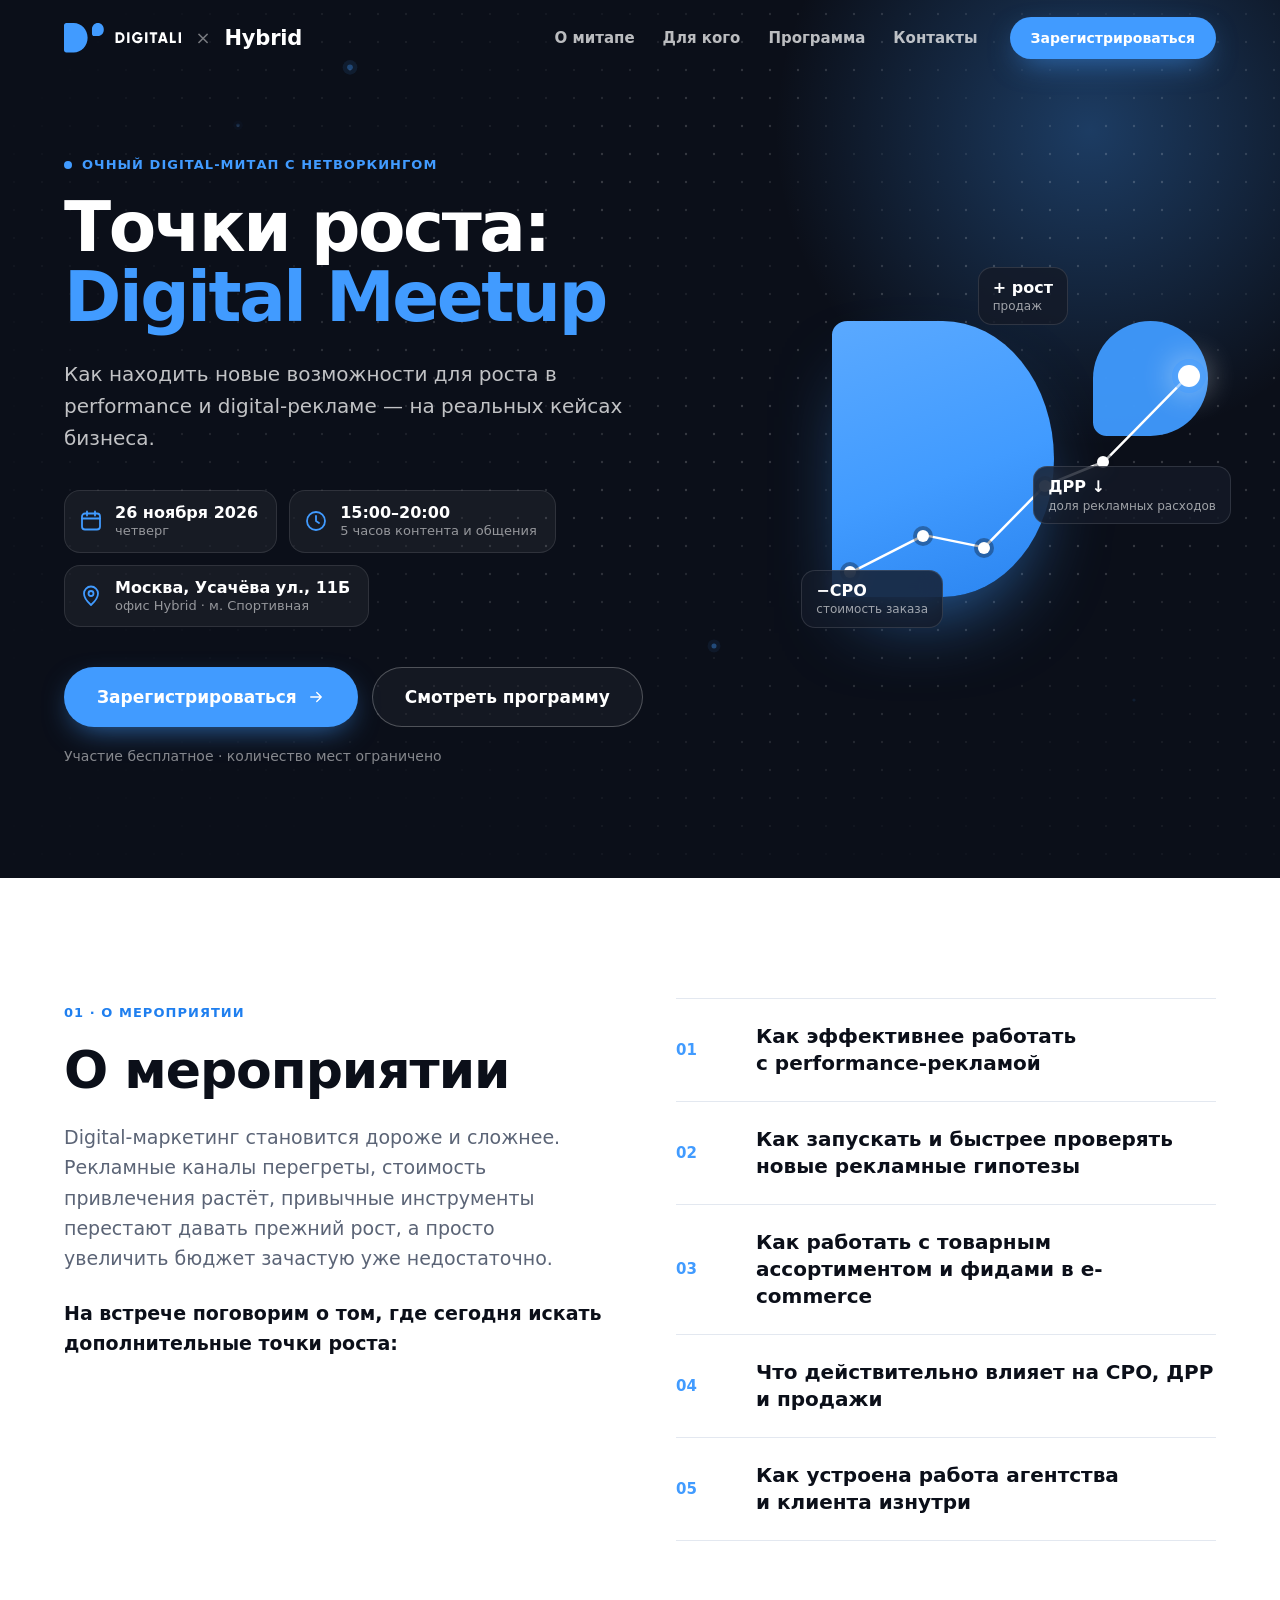
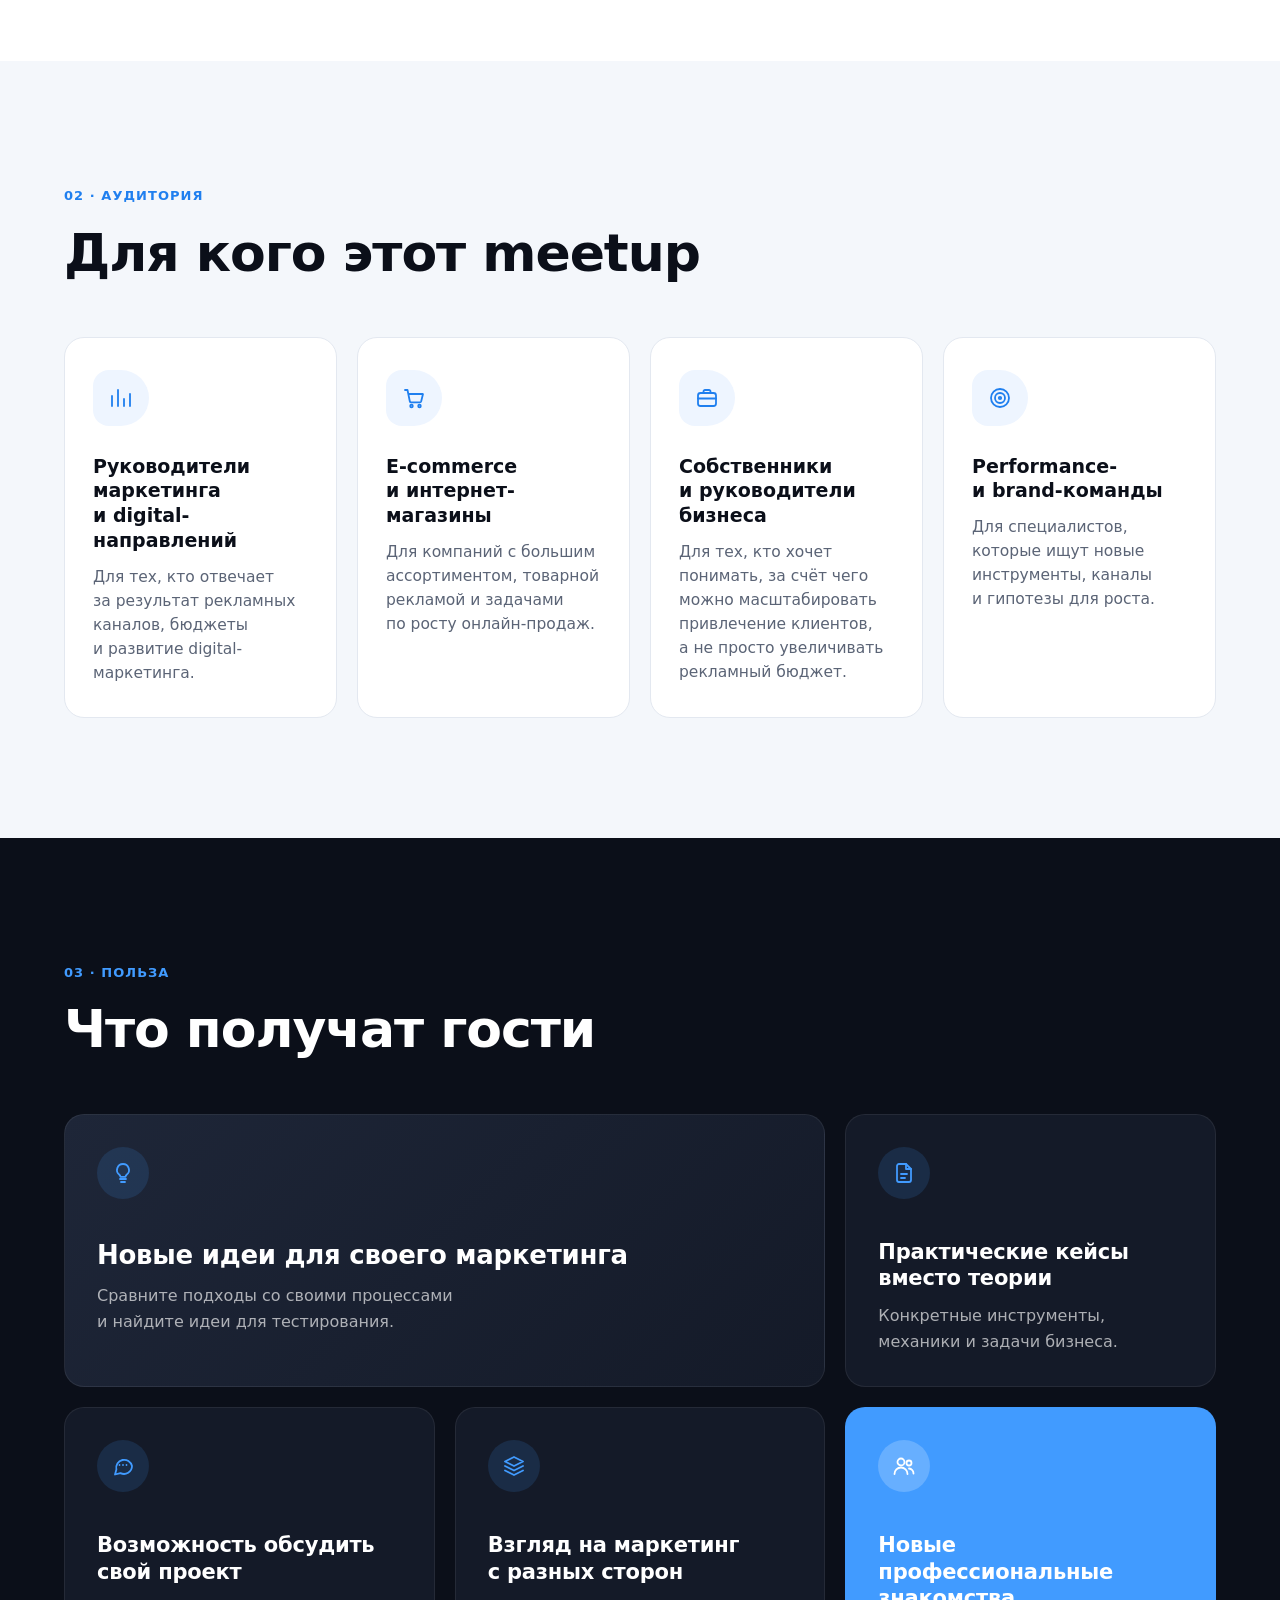
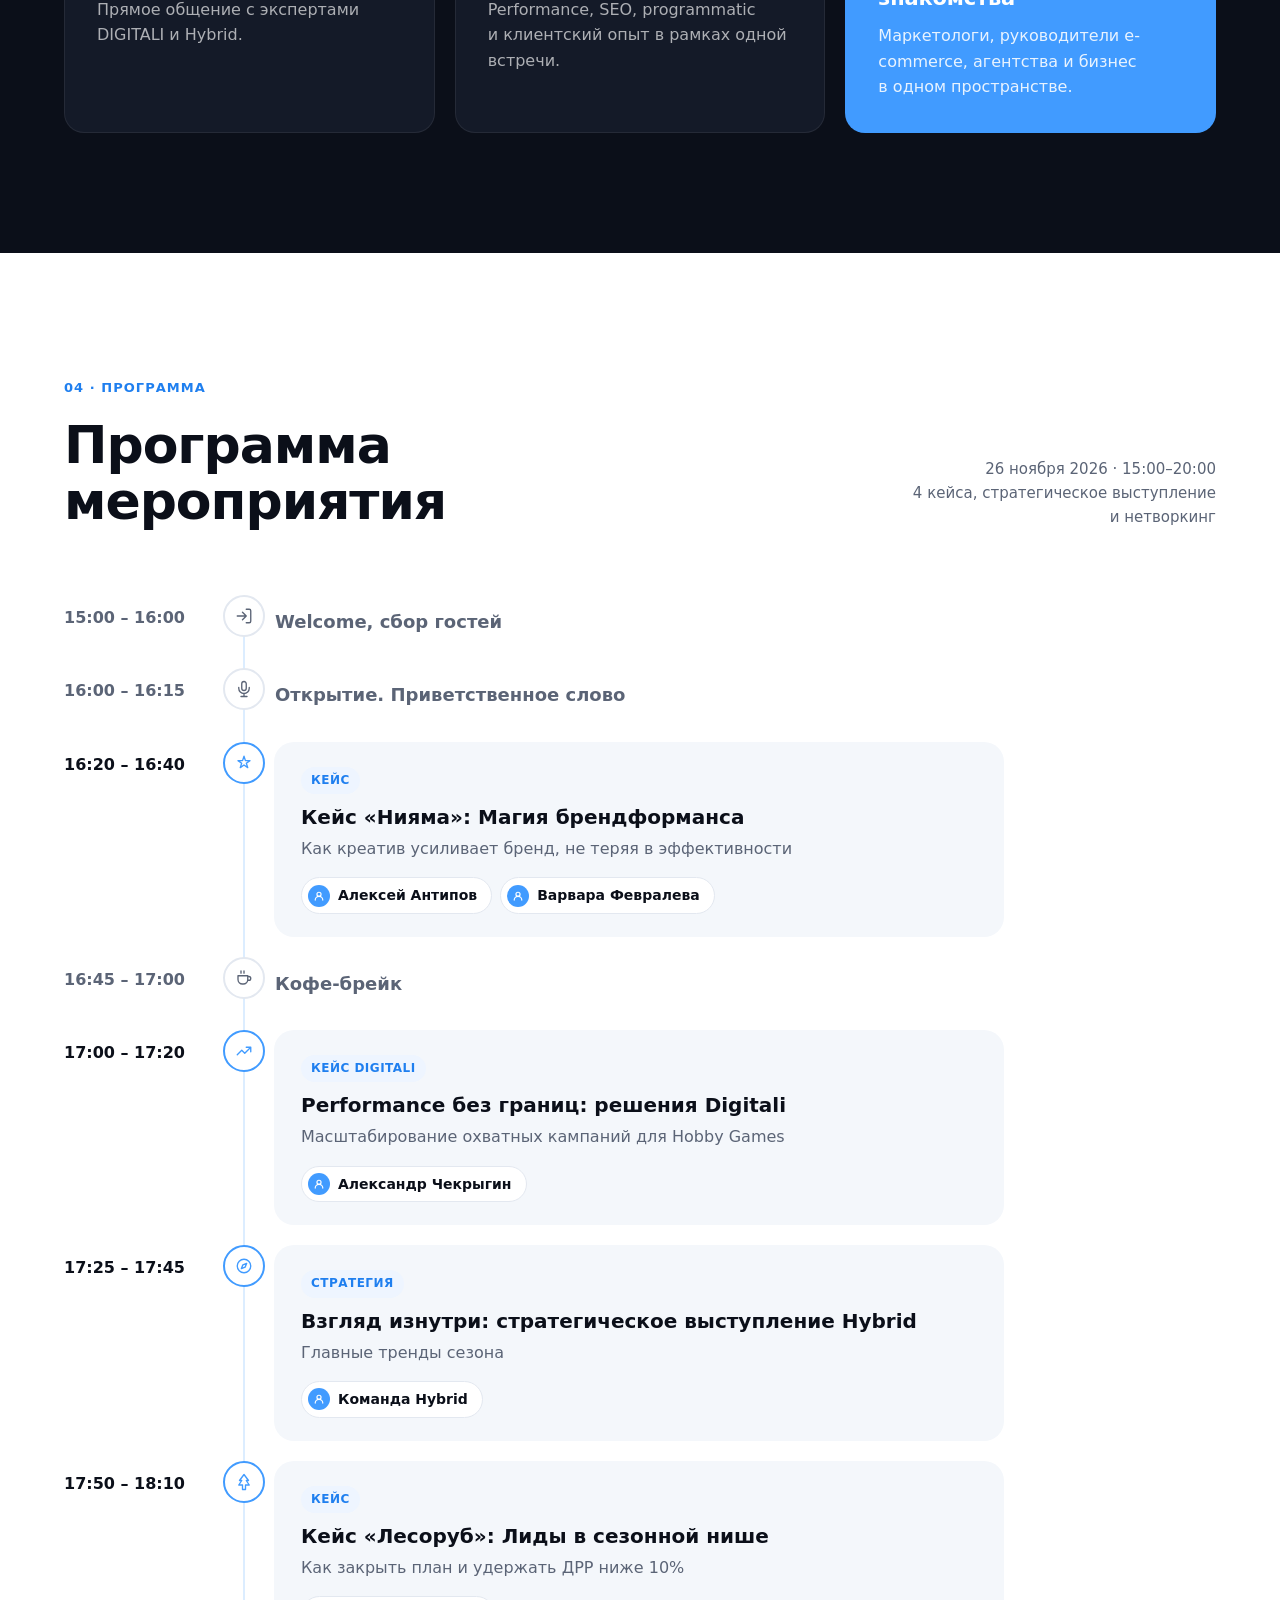
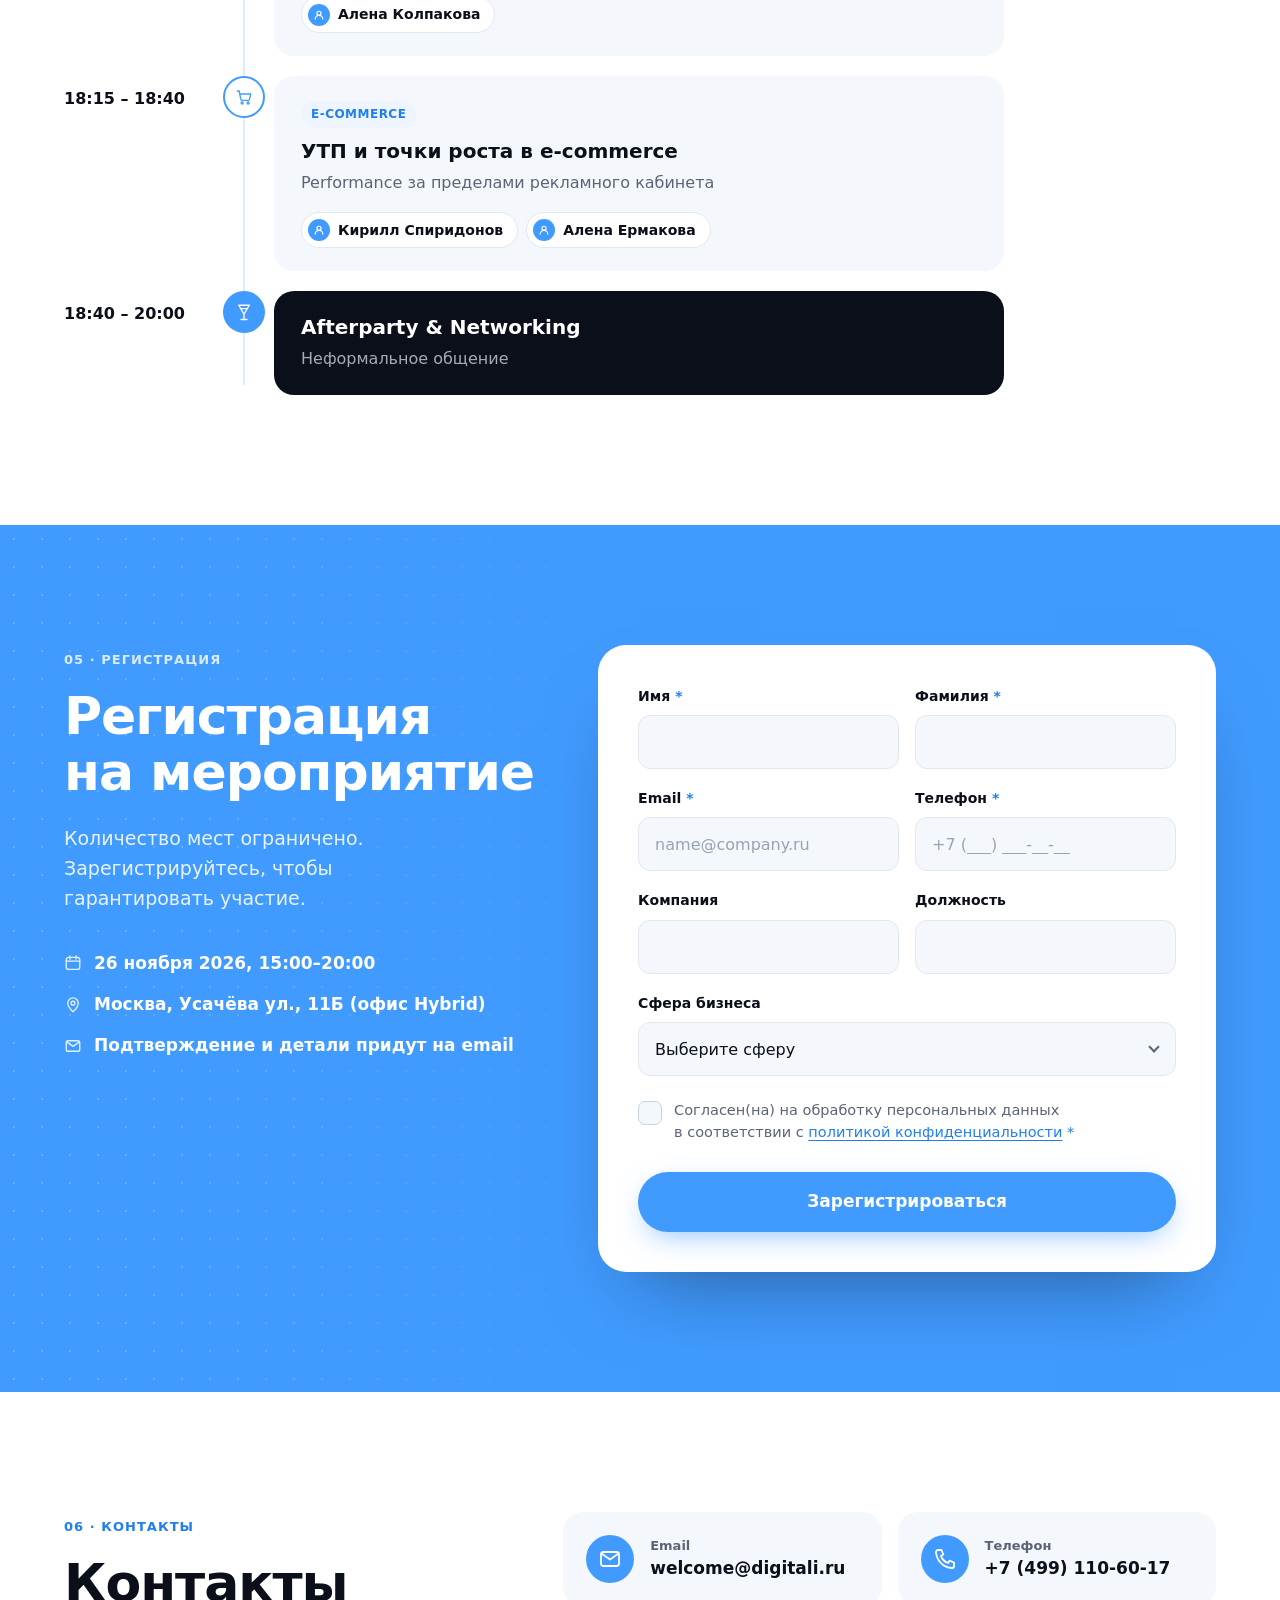
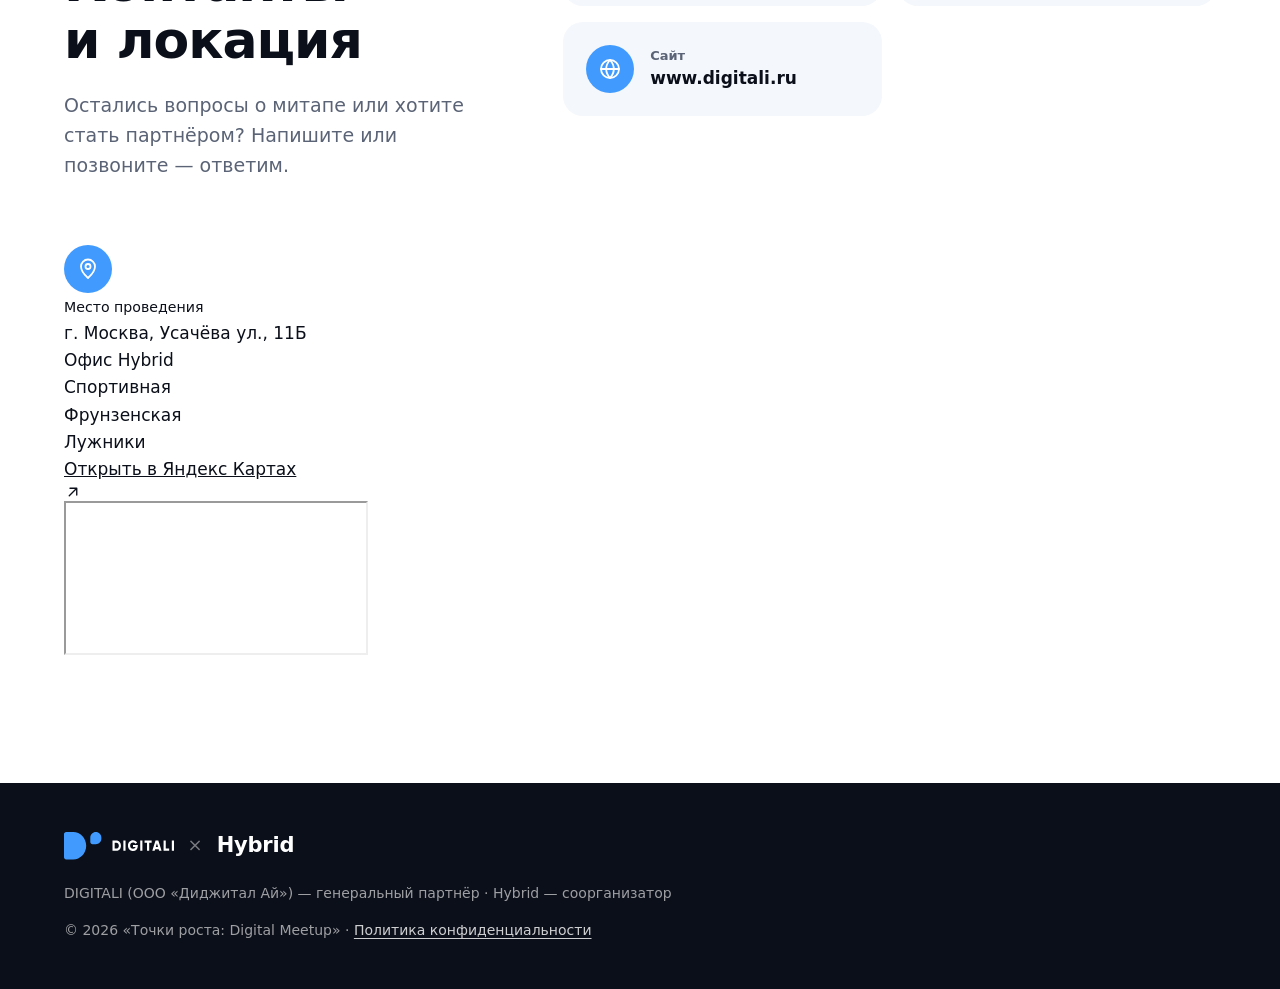
==== commit 5b6faf12: "Адрес площадки, метро, сфера «Рекламное агентство»" ====
--- a/index.html
+++ b/index.html
@@ -4,7 +4,7 @@
   <meta charset="utf-8">
   <meta name="viewport" content="width=device-width, initial-scale=1">
   <title>Точки роста: Digital Meetup — 26 ноября 2026, Москва | DIGITALI × Hybrid</title>
-  <meta name="description" content="Очный digital-митап от DIGITALI и Hybrid: как находить новые точки роста в performance и digital-рекламе на реальных кейсах бизнеса. 26 ноября 2026, 15:00–20:00, Москва.">
+  <meta name="description" content="Очный digital-митап от DIGITALI и Hybrid: как находить новые точки роста в performance и digital-рекламе на реальных кейсах бизнеса. 26 ноября 2026, 15:00–20:00, Москва, Усачёва ул., 11Б (офис Hybrid).">
   <meta property="og:type" content="website">
   <meta property="og:title" content="Точки роста: Digital Meetup">
   <meta property="og:description" content="Как находить новые возможности для роста в performance и digital-рекламе — на реальных кейсах бизнеса. 26 ноября 2026, Москва.">
@@ -14,7 +14,7 @@
   <link rel="preconnect" href="https://fonts.googleapis.com">
   <link rel="preconnect" href="https://fonts.gstatic.com" crossorigin>
   <link href="https://fonts.googleapis.com/css2?family=Unbounded:wght@500;600;700&family=Manrope:wght@400;500;600;700&display=swap" rel="stylesheet">
-  <link rel="stylesheet" href="assets/style.css?v=2">
+  <link rel="stylesheet" href="assets/style.css?v=3">
 </head>
 <body>
 
@@ -59,7 +59,7 @@
         </li>
         <li>
           <svg class="i" viewBox="0 0 24 24"><path d="M12 21s-7-6.2-7-11.5A7 7 0 0 1 19 9.5C19 14.8 12 21 12 21Z"/><circle cx="12" cy="9.5" r="2.5"/></svg>
-          <div><strong>г. Москва</strong><span>адрес — в письме-подтверждении</span></div>
+          <div><strong>Москва, Усачёва ул., 11Б</strong><span>офис Hybrid · м. Спортивная</span></div>
         </li>
       </ul>
 
@@ -296,7 +296,7 @@
       <p class="reg__lead">Количество мест ограничено. Зарегистрируйтесь, чтобы гарантировать участие.</p>
       <ul class="reg__facts">
         <li><svg class="i i--sm" viewBox="0 0 24 24"><rect x="3" y="4.5" width="18" height="16" rx="3"/><path d="M3 9.5h18M8 2.5v4M16 2.5v4"/></svg>26 ноября 2026, 15:00–20:00</li>
-        <li><svg class="i i--sm" viewBox="0 0 24 24"><path d="M12 21s-7-6.2-7-11.5A7 7 0 0 1 19 9.5C19 14.8 12 21 12 21Z"/><circle cx="12" cy="9.5" r="2.5"/></svg>г. Москва</li>
+        <li><svg class="i i--sm" viewBox="0 0 24 24"><path d="M12 21s-7-6.2-7-11.5A7 7 0 0 1 19 9.5C19 14.8 12 21 12 21Z"/><circle cx="12" cy="9.5" r="2.5"/></svg>Москва, Усачёва ул., 11Б (офис Hybrid)</li>
         <li><svg class="i i--sm" viewBox="0 0 24 24"><rect x="3" y="5" width="18" height="14" rx="2.5"/><path d="m3.5 6.5 8.5 6 8.5-6"/></svg>Подтверждение и&nbsp;детали придут на&nbsp;email</li>
       </ul>
     </div>
@@ -340,6 +340,7 @@
               <option>Услуги</option>
               <option>B2B</option>
               <option>Производство</option>
+              <option>Рекламное агентство</option>
               <option>Другое</option>
             </select>
           </div>
@@ -386,9 +387,26 @@
         <span class="contact__icon"><svg class="i" viewBox="0 0 24 24"><circle cx="12" cy="12" r="9"/><path d="M3 12h18M12 3c2.5 2.7 3.8 5.7 3.8 9s-1.3 6.3-3.8 9c-2.5-2.7-3.8-5.7-3.8-9S9.5 5.7 12 3Z"/></svg></span>
         <span><small>Сайт</small>www.digitali.ru</span>
       </a>
-      <div class="contact contact--static">
+    </div>
+    <div class="venue">
+      <div class="venue__info">
         <span class="contact__icon"><svg class="i" viewBox="0 0 24 24"><path d="M12 21s-7-6.2-7-11.5A7 7 0 0 1 19 9.5C19 14.8 12 21 12 21Z"/><circle cx="12" cy="9.5" r="2.5"/></svg></span>
-        <span><small>Локация</small>г. Москва — точный адрес площадки придёт в&nbsp;письме</span>
+        <div>
+          <small>Место проведения</small>
+          <p class="venue__addr">г. Москва, Усачёва ул., 11Б</p>
+          <p class="venue__note">Офис Hybrid</p>
+          <ul class="metro" aria-label="Ближайшие станции метро">
+            <li><span class="metro__line" style="--c:#EF161E"></span>Спортивная</li>
+            <li><span class="metro__line" style="--c:#EF161E"></span>Фрунзенская</li>
+            <li><span class="metro__line metro__line--mck" style="--c:#FFA8AF"></span>Лужники</li>
+          </ul>
+          <a class="venue__link" href="https://yandex.ru/maps/?text=%D0%9C%D0%BE%D1%81%D0%BA%D0%B2%D0%B0%2C%20%D1%83%D0%BB%D0%B8%D1%86%D0%B0%20%D0%A3%D1%81%D0%B0%D1%87%D1%91%D0%B2%D0%B0%2C%2011%D0%91" target="_blank" rel="noopener">Открыть в&nbsp;Яндекс&nbsp;Картах
+            <svg class="i i--sm" viewBox="0 0 24 24"><path d="M7 17 17 7M8 7h9v9"/></svg>
+          </a>
+        </div>
+      </div>
+      <div class="venue__map">
+        <iframe src="https://yandex.ru/map-widget/v1/?text=%D0%9C%D0%BE%D1%81%D0%BA%D0%B2%D0%B0%2C%20%D1%83%D0%BB%D0%B8%D1%86%D0%B0%20%D0%A3%D1%81%D0%B0%D1%87%D1%91%D0%B2%D0%B0%2C%2011%D0%91&amp;z=16" loading="lazy" title="Карта: Москва, Усачёва ул., 11Б" allowfullscreen></iframe>
       </div>
     </div>
   </div>
@@ -420,7 +438,7 @@
     <p>Мы отправили письмо-подтверждение с&nbsp;деталями мероприятия на&nbsp;<b id="modalEmail">ваш email</b>. Если письма нет — проверьте папку «Спам».</p>
     <div class="modal__event">
       <span>26 ноября 2026 · 15:00–20:00</span>
-      <span>г. Москва</span>
+      <span>Усачёва ул., 11Б · офис Hybrid</span>
     </div>
     <div class="modal__actions">
       <button type="button" class="btn btn--primary" id="addCalendar">
@@ -432,6 +450,6 @@
   </div>
 </div>
 
-<script src="assets/main.js?v=2" defer></script>
+<script src="assets/main.js?v=3" defer></script>
 </body>
 </html>
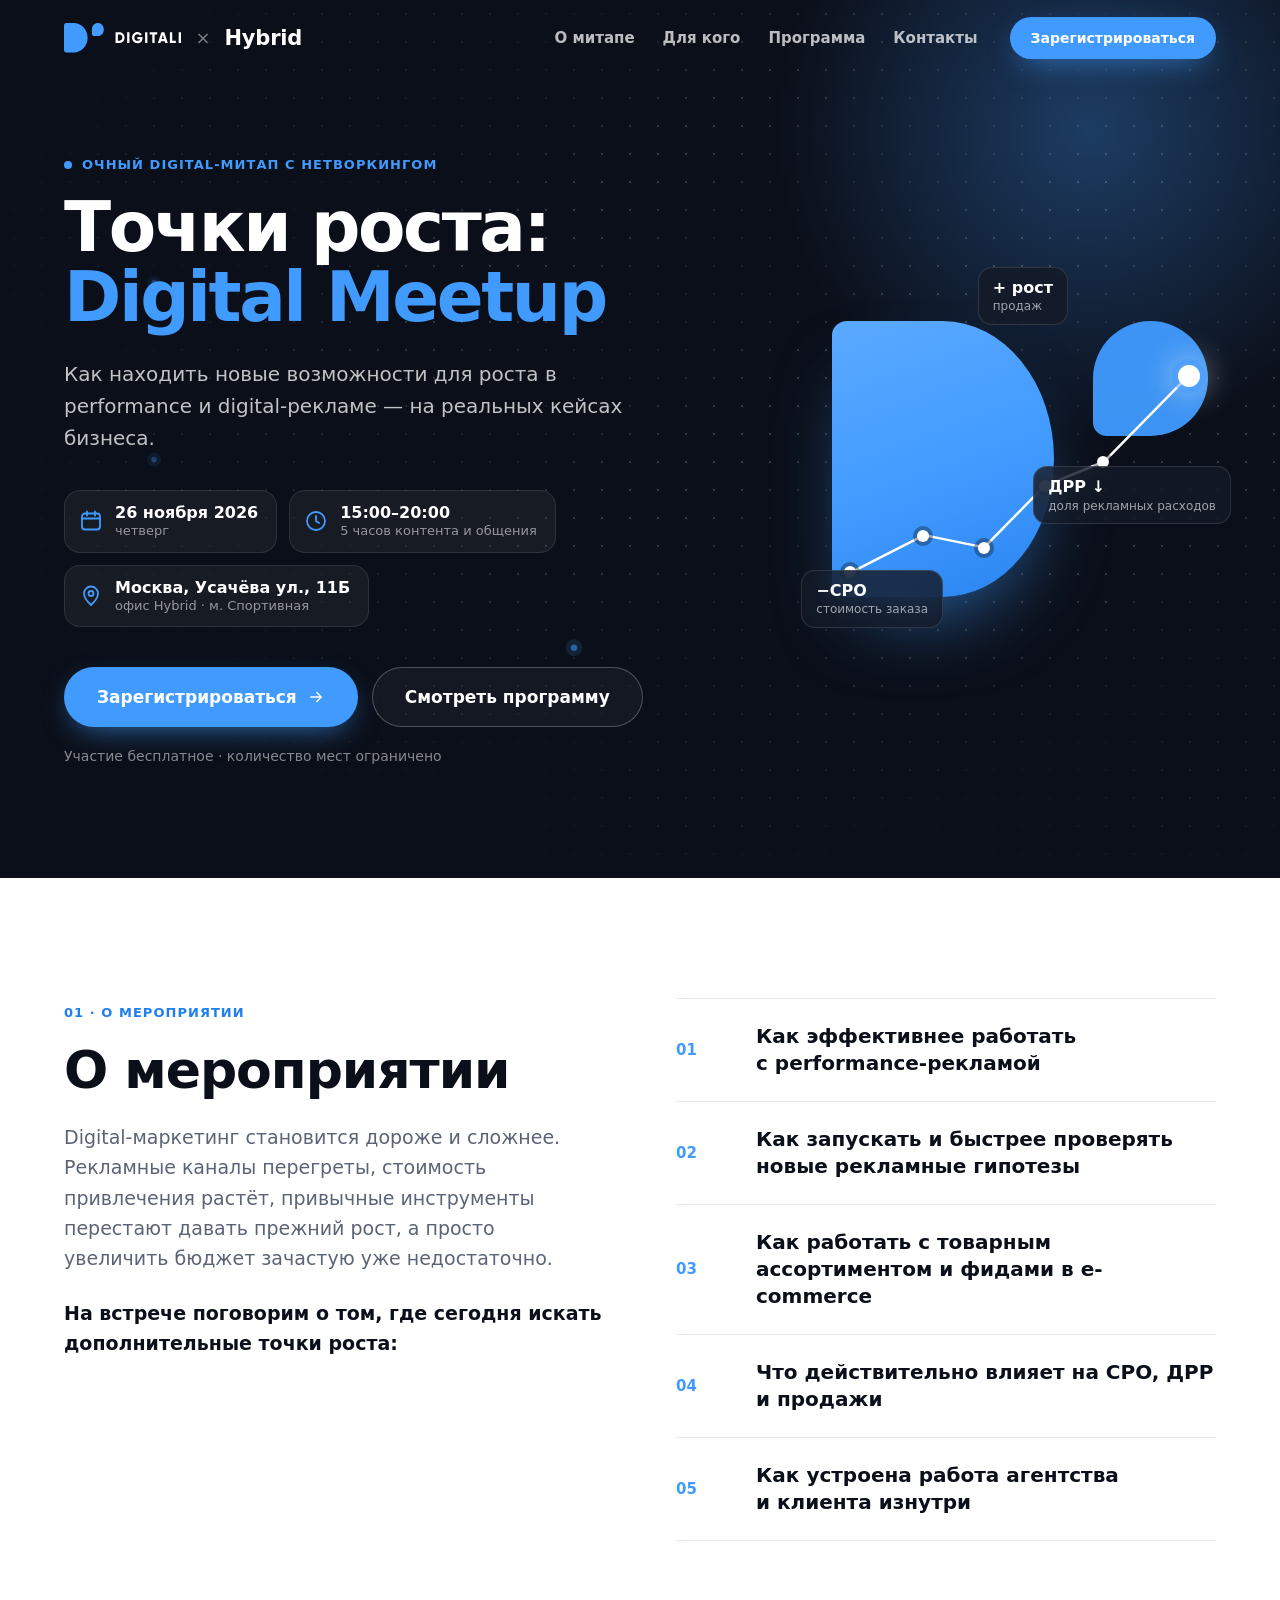
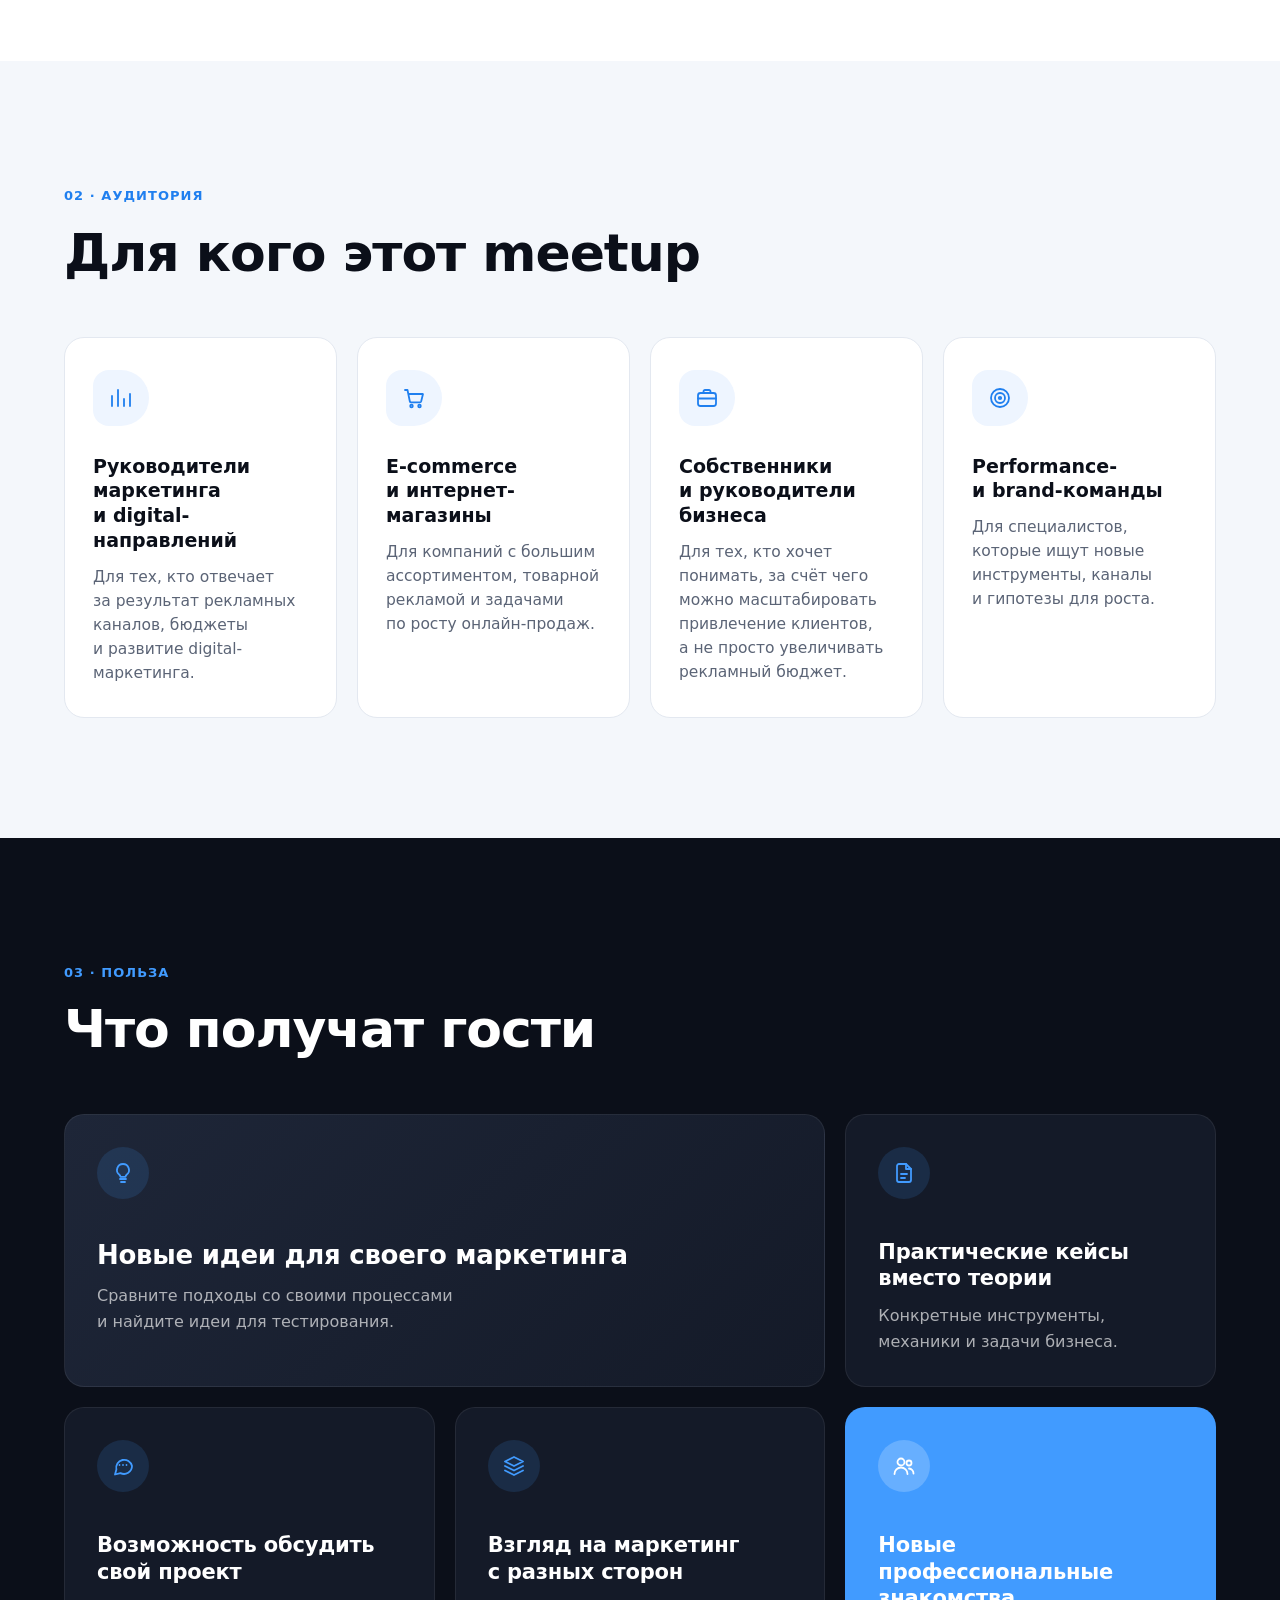
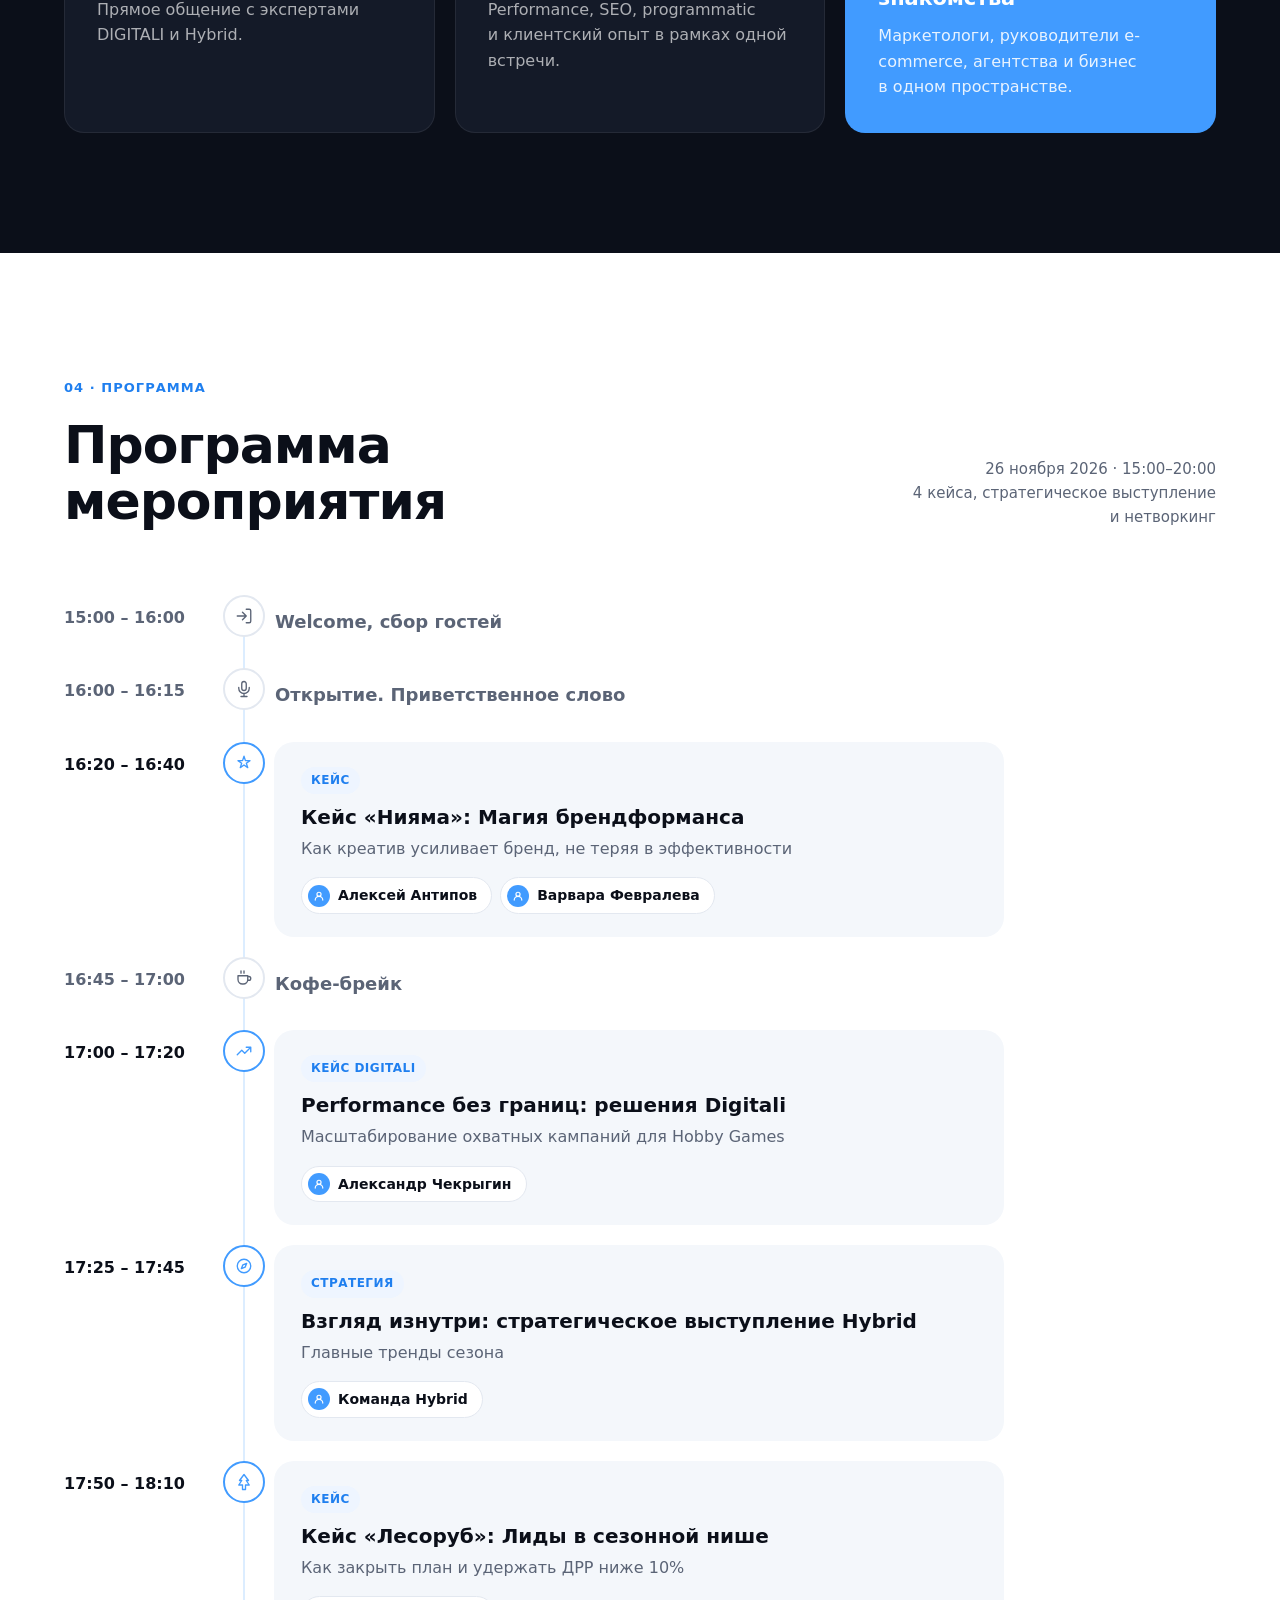
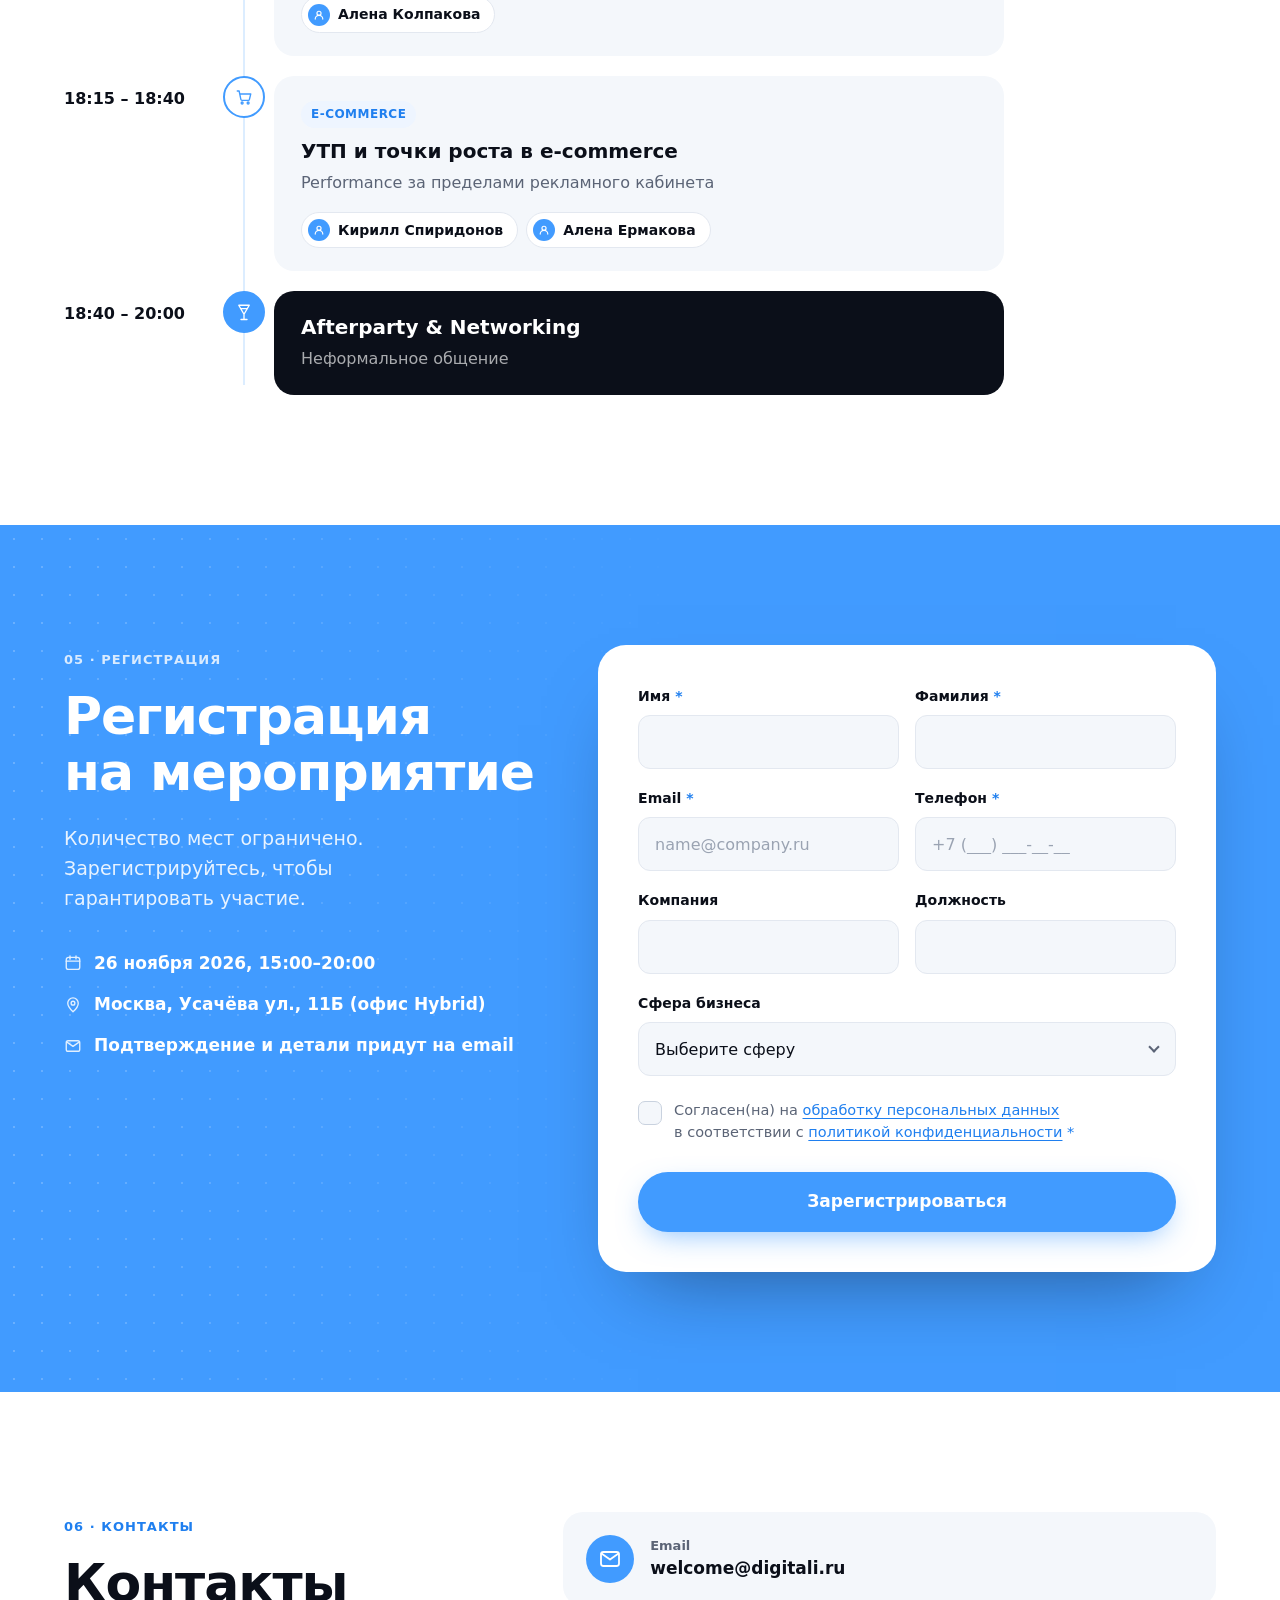
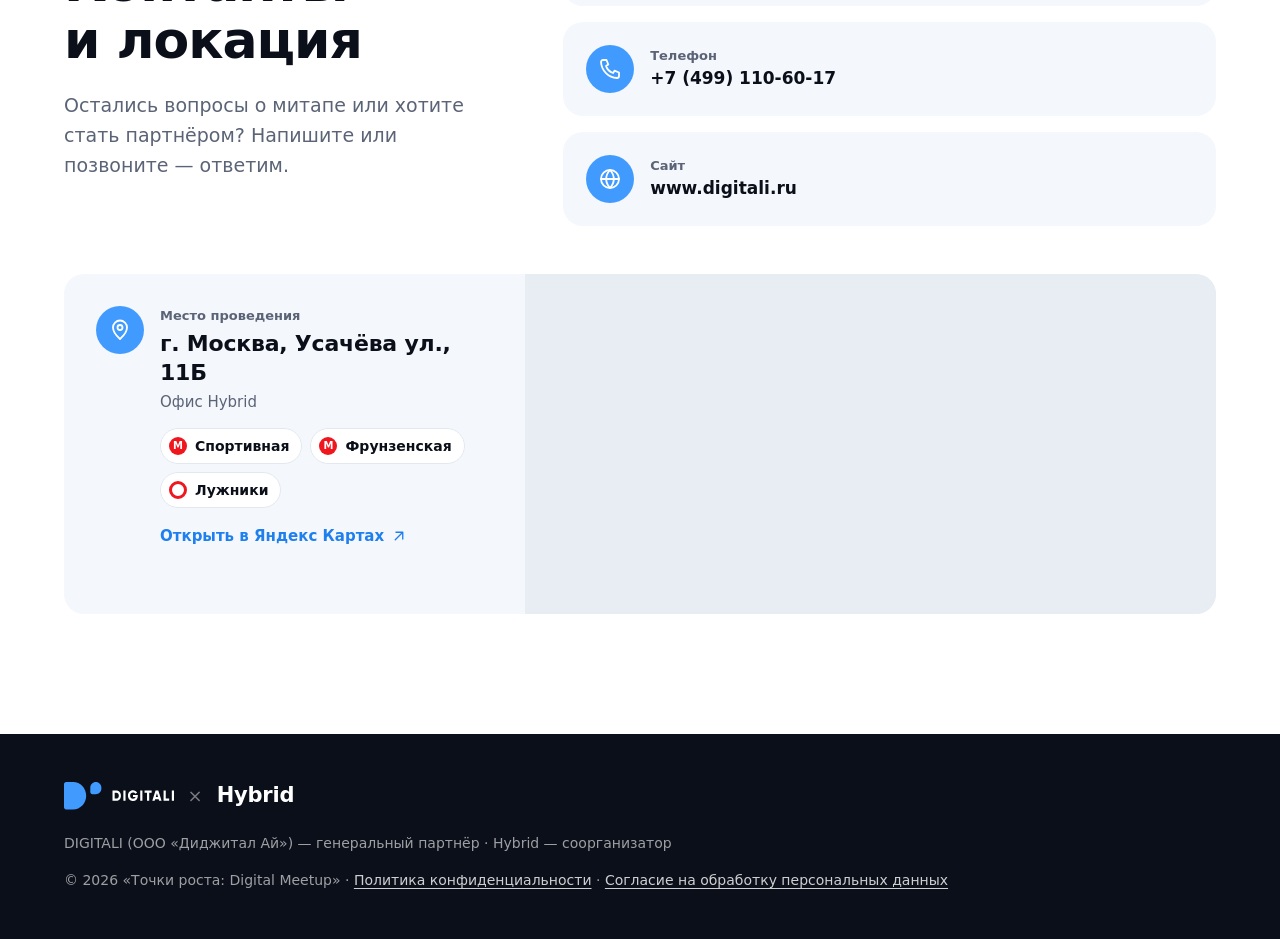
==== commit f376f6a2: "Документы с digitali.ru: политика и согласие на обработку ПД" ====
--- a/index.html
+++ b/index.html
@@ -353,7 +353,7 @@
       <label class="check field" for="f-agree">
         <input id="f-agree" name="agree" type="checkbox" required>
         <span class="check__box" aria-hidden="true"><svg viewBox="0 0 24 24"><path d="m5 12.5 4.5 4.5L19 7.5"/></svg></span>
-        <span class="check__text">Согласен(на) на&nbsp;обработку персональных данных в&nbsp;соответствии с&nbsp;<a href="privacy.html" target="_blank" rel="noopener">политикой конфиденциальности</a> <i>*</i></span>
+        <span class="check__text">Согласен(на) на&nbsp;<a href="agreement.html" target="_blank" rel="noopener">обработку персональных данных</a> в&nbsp;соответствии с&nbsp;<a href="privacy.html" target="_blank" rel="noopener">политикой конфиденциальности</a> <i>*</i></span>
       </label>
       <span class="field__err field__err--check" id="agreeErr">Необходимо согласие на обработку данных</span>
 
@@ -422,7 +422,7 @@
       <span class="logo-hybrid">Hybrid</span>
     </div>
     <p class="footer__roles">DIGITALI (ООО «Диджитал Ай») — генеральный партнёр · Hybrid — соорганизатор</p>
-    <p class="footer__copy">© 2026 «Точки роста: Digital Meetup» · <a href="privacy.html" target="_blank" rel="noopener">Политика конфиденциальности</a></p>
+    <p class="footer__copy">© 2026 «Точки роста: Digital Meetup» · <a href="privacy.html" target="_blank" rel="noopener">Политика конфиденциальности</a> · <a href="agreement.html" target="_blank" rel="noopener">Согласие на обработку персональных данных</a></p>
   </div>
 </footer>
 
--- a/assets/style.css
+++ b/assets/style.css
@@ -378,9 +378,9 @@
 .form__status:empty { display: none; }
 
 /* ---------- contacts ---------- */
-.contacts { display: grid; grid-template-columns: .8fr 1.2fr; gap: 64px; align-items: start; }
+.contacts { display: grid; grid-template-columns: .8fr 1.2fr; gap: 48px 64px; align-items: start; }
 .contacts__lead { margin-top: 22px; font-size: 19px; color: var(--muted); max-width: 440px; }
-.contacts__list { display: grid; grid-template-columns: 1fr 1fr; gap: 16px; }
+.contacts__list { display: grid; grid-template-columns: 1fr; gap: 16px; }
 .contact {
   display: flex; align-items: center; gap: 16px; padding: 22px; border-radius: var(--radius);
   background: var(--bg-soft); text-decoration: none; font-weight: 700; font-size: 17px; line-height: 1.35;
@@ -392,6 +392,37 @@
 .contact small { display: block; font-size: 13px; font-weight: 600; color: var(--muted); margin-bottom: 2px; }
 .contact__icon { flex: none; width: 48px; height: 48px; border-radius: 50%; display: grid; place-items: center; background: var(--blue); color: #fff; }
 .contact--static { font-size: 15px; }
+
+/* ---------- venue ---------- */
+.venue {
+  grid-column: 1 / -1; display: grid; grid-template-columns: .8fr 1.2fr; gap: 0;
+  border-radius: var(--radius); background: var(--bg-soft); overflow: hidden;
+}
+.venue__info { display: flex; gap: 16px; padding: 32px; }
+.venue small { display: block; font-size: 13px; font-weight: 600; color: var(--muted); margin-bottom: 4px; }
+.venue__addr { font-family: var(--font-display); font-weight: 600; font-size: 22px; line-height: 1.3; letter-spacing: -.01em; }
+.venue__note { color: var(--muted); font-size: 15px; margin-top: 2px; }
+.metro { display: flex; flex-wrap: wrap; gap: 8px; margin-top: 14px; }
+.metro li {
+  display: inline-flex; align-items: center; gap: 8px; padding: 6px 12px 6px 8px;
+  border-radius: 999px; background: #fff; border: 1px solid var(--line); font-size: 14px; font-weight: 600;
+}
+.metro__line {
+  width: 18px; height: 18px; border-radius: 50%; background: var(--c); flex: none;
+  display: grid; place-items: center;
+}
+.metro__line::before { content: "М"; color: #fff; font-size: 10px; font-weight: 800; line-height: 1; }
+.metro__line--mck { background: #fff; border: 3px solid #EF161E; }
+.metro__line--mck::before { content: ""; }
+.venue__link {
+  display: inline-flex; align-items: center; gap: 6px; margin-top: 16px;
+  color: var(--blue-600); font-weight: 700; font-size: 15px; text-decoration: none;
+}
+.venue__link:hover { text-decoration: underline; text-underline-offset: 3px; }
+.venue__link .i { transition: transform .3s var(--ease); }
+.venue__link:hover .i { transform: translate(2px, -2px); }
+.venue__map { min-height: 340px; background: #E8EDF4; }
+.venue__map iframe { display: block; width: 100%; height: 100%; min-height: 340px; border: 0; }
 
 /* ---------- footer ---------- */
 .footer { background: var(--ink); color: rgba(255,255,255,.6); padding: 48px 0; font-size: 14px; }
@@ -437,6 +468,7 @@
   .section { padding: 88px 0; }
   .hero { padding: 120px 0 80px; }
   .hero__inner, .about, .reg, .contacts { grid-template-columns: 1fr; gap: 48px; }
+  .venue { grid-template-columns: 1fr; }
   .hero__art { max-width: 460px; width: 100%; margin: 0 auto; }
   .art { margin: 0 auto; }
   .countdown { margin: 8px auto 0; }
@@ -487,6 +519,10 @@
   .form { padding: 26px 20px; border-radius: 22px; }
   .form__grid { grid-template-columns: 1fr; }
   .contacts__list { grid-template-columns: 1fr; }
+  .venue { grid-template-columns: 1fr; }
+  .venue__info { padding: 20px; }
+  .venue__addr { font-size: 18px; }
+  .venue__map, .venue__map iframe { min-height: 240px; }
   .modal__card { padding: 40px 22px 26px; }
   .modal__actions .btn { width: 100%; }
 }
